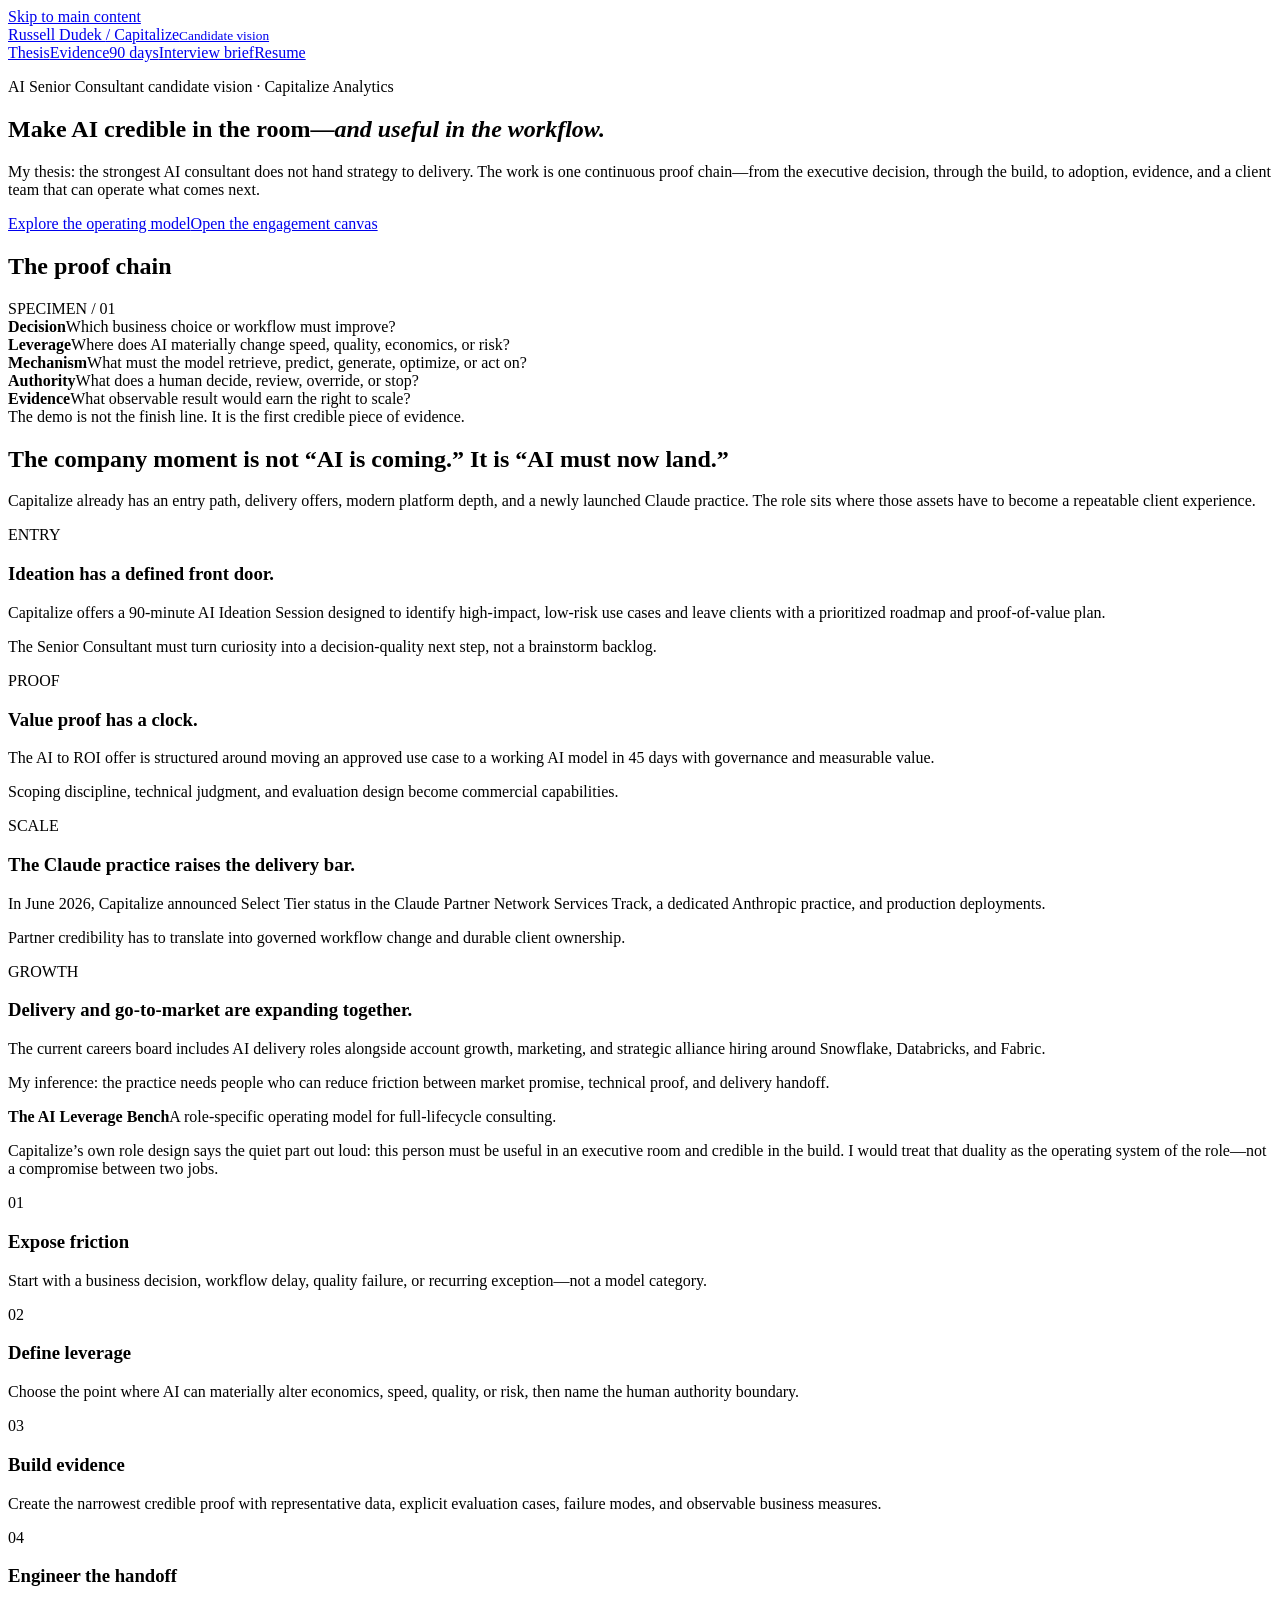
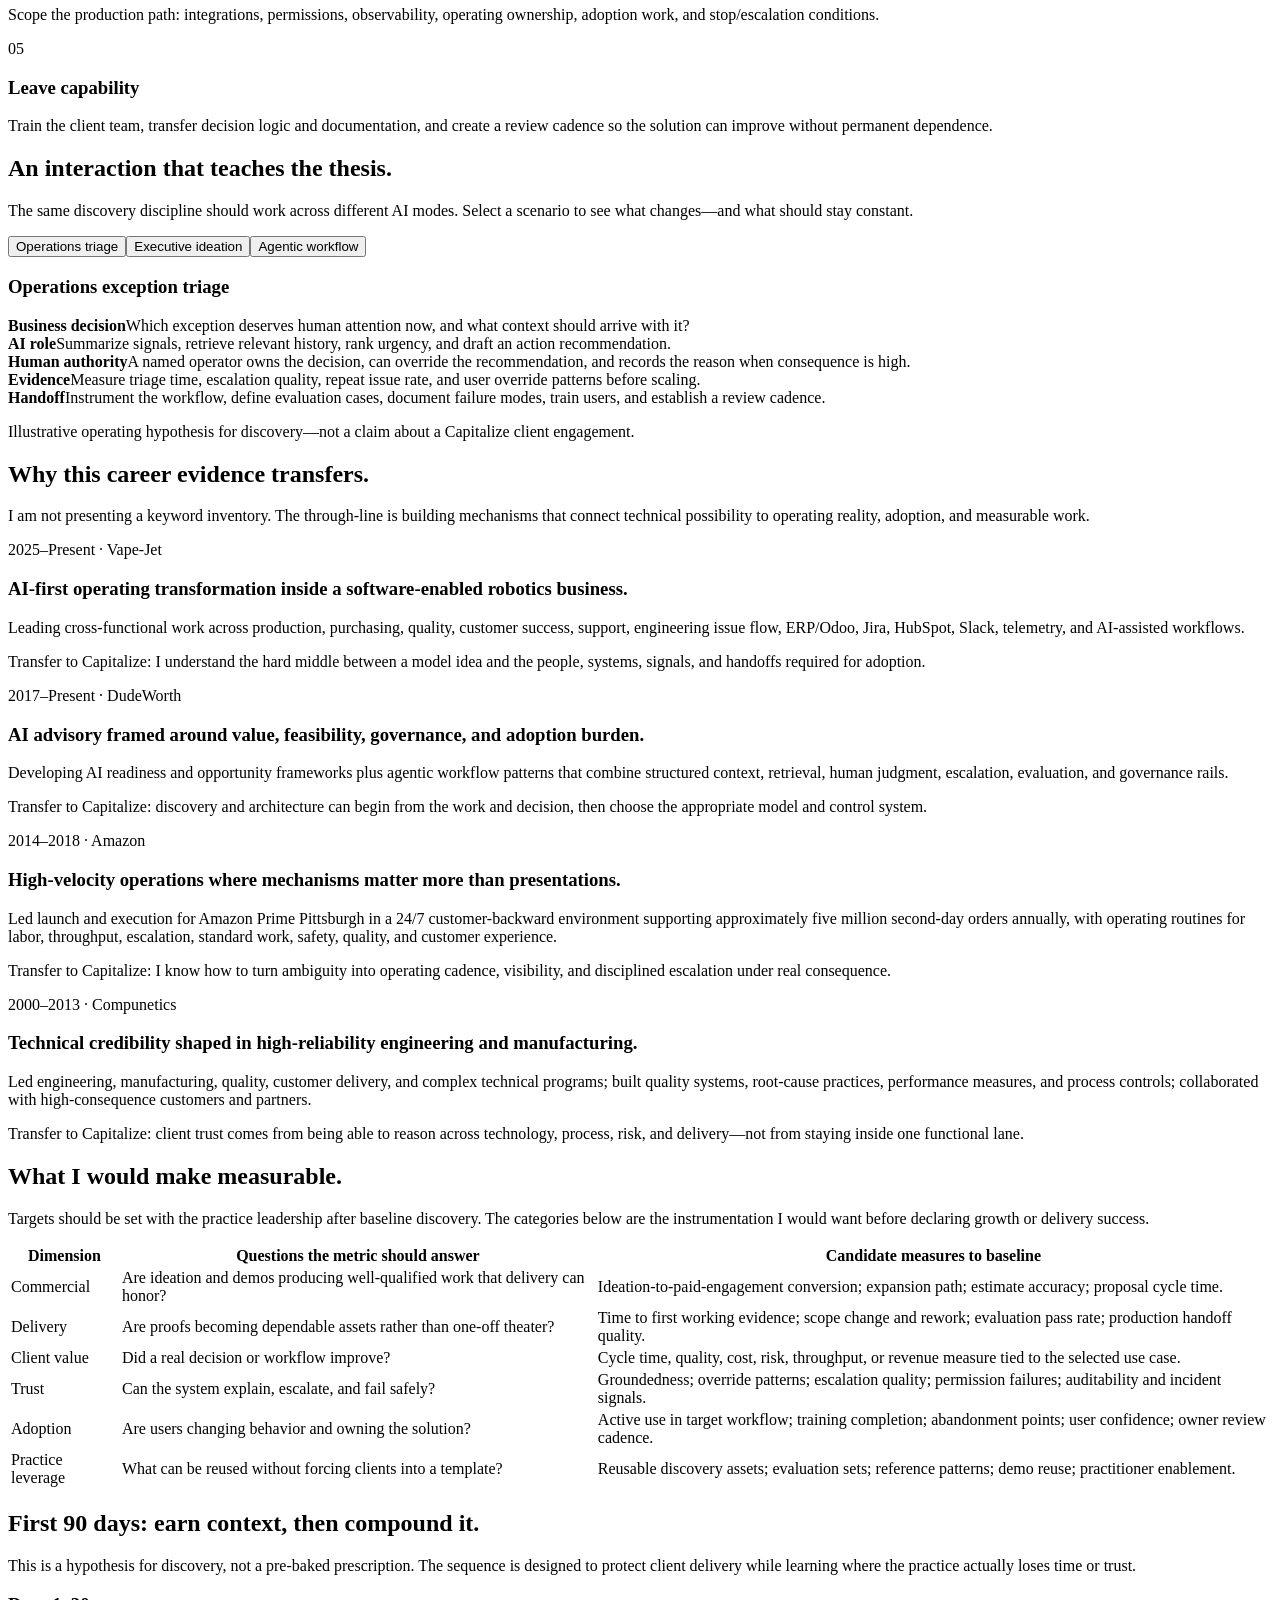
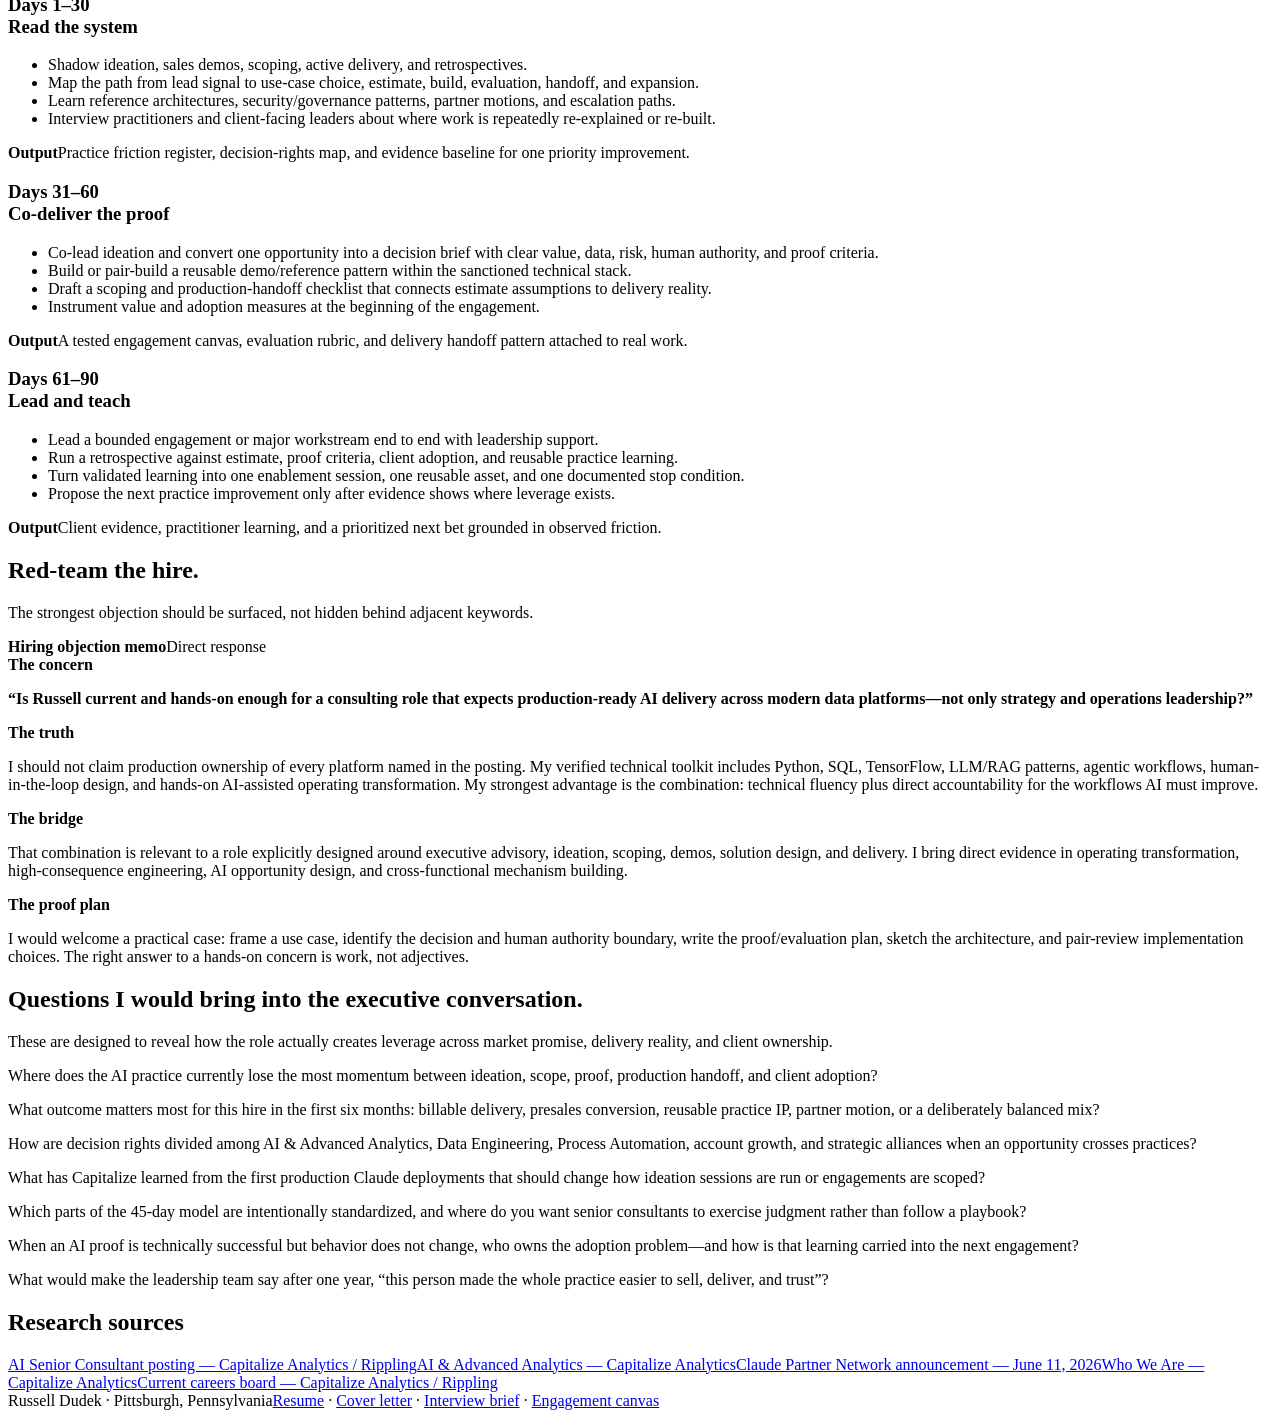
==== index.html @ 104ca45c "Add candidate vision site" ====
<!doctype html><html lang="en"><head><meta charset="utf-8"><meta name="viewport" content="width=device-width, initial-scale=1"><meta name="description" content="Russell Dudek's candidate vision for the AI Senior Consultant role at Capitalize Analytics."><title>Russell Dudek | AI Senior Consultant Candidate Vision</title><link rel="stylesheet" href="styles.css"></head><body><a class="skip-link" href="#main">Skip to main content</a><header class="site-header"><nav class="nav" aria-label="Primary"><a class="brand" href="index.html">Russell Dudek <span>/ Capitalize</span><small>Candidate vision</small></a><div class="nav-links"><a href="#bench">Thesis</a><a href="#evidence">Evidence</a><a href="#plan">90 days</a><a href="interview-brief.html">Interview brief</a><a class="nav-cta" href="resume.html">Resume</a></div></nav></header><main id="main"><section class="hero"><div class="wrap hero-grid"><div><p class="role-line">AI Senior Consultant candidate vision · Capitalize Analytics</p><h1>Make AI credible in the room—<em>and useful in the workflow.</em></h1><p class="lede">My thesis: the strongest AI consultant does not hand strategy to delivery. The work is one continuous proof chain—from the executive decision, through the build, to adoption, evidence, and a client team that can operate what comes next.</p><div class="hero-actions"><a class="btn primary" href="#bench">Explore the operating model</a><a class="btn secondary" href="engagement-canvas.html">Open the engagement canvas</a></div></div><aside class="specimen" aria-label="AI leverage proof chain"><div class="specimen-head"><h2 class="specimen-title">The proof chain</h2><span class="specimen-code">SPECIMEN / 01</span></div><div class="bench-row"><b>Decision</b><span>Which business choice or workflow must improve?</span></div><div class="bench-row"><b>Leverage</b><span>Where does AI materially change speed, quality, economics, or risk?</span></div><div class="bench-row"><b>Mechanism</b><span>What must the model retrieve, predict, generate, optimize, or act on?</span></div><div class="bench-row"><b>Authority</b><span>What does a human decide, review, override, or stop?</span></div><div class="bench-row"><b>Evidence</b><span>What observable result would earn the right to scale?</span></div><div class="specimen-note">The demo is not the finish line. It is the first credible piece of evidence.</div></aside></div></section><section class="editorial-band" id="moment"><div class="wrap"><div class="section-head"><h2>The company moment is not “AI is coming.” It is “AI must now land.”</h2><p>Capitalize already has an entry path, delivery offers, modern platform depth, and a newly launched Claude practice. The role sits where those assets have to become a repeatable client experience.</p></div><div class="moment-rail"><article class="moment"><div class="signal">ENTRY</div><div><h3>Ideation has a defined front door.</h3><p>Capitalize offers a 90-minute AI Ideation Session designed to identify high-impact, low-risk use cases and leave clients with a prioritized roadmap and proof-of-value plan.</p></div><p class="implication">The Senior Consultant must turn curiosity into a decision-quality next step, not a brainstorm backlog.</p></article><article class="moment"><div class="signal">PROOF</div><div><h3>Value proof has a clock.</h3><p>The AI to ROI offer is structured around moving an approved use case to a working AI model in 45 days with governance and measurable value.</p></div><p class="implication">Scoping discipline, technical judgment, and evaluation design become commercial capabilities.</p></article><article class="moment"><div class="signal">SCALE</div><div><h3>The Claude practice raises the delivery bar.</h3><p>In June 2026, Capitalize announced Select Tier status in the Claude Partner Network Services Track, a dedicated Anthropic practice, and production deployments.</p></div><p class="implication">Partner credibility has to translate into governed workflow change and durable client ownership.</p></article><article class="moment"><div class="signal">GROWTH</div><div><h3>Delivery and go-to-market are expanding together.</h3><p>The current careers board includes AI delivery roles alongside account growth, marketing, and strategic alliance hiring around Snowflake, Databricks, and Fabric.</p></div><p class="implication">My inference: the practice needs people who can reduce friction between market promise, technical proof, and delivery handoff.</p></article></div></div></section><section class="thesis" id="bench"><div class="wrap thesis-grid"><aside class="thesis-mark"><strong>The AI Leverage Bench</strong><span>A role-specific operating model for full-lifecycle consulting.</span></aside><div class="thesis-copy"><p>Capitalize’s own role design says the quiet part out loud: this person must be useful in an executive room and credible in the build. I would treat that duality as the operating system of the role—not a compromise between two jobs.</p><div class="bench-stations"><article class="station"><span class="n">01</span><h3>Expose friction</h3><p>Start with a business decision, workflow delay, quality failure, or recurring exception—not a model category.</p></article><article class="station"><span class="n">02</span><h3>Define leverage</h3><p>Choose the point where AI can materially alter economics, speed, quality, or risk, then name the human authority boundary.</p></article><article class="station"><span class="n">03</span><h3>Build evidence</h3><p>Create the narrowest credible proof with representative data, explicit evaluation cases, failure modes, and observable business measures.</p></article><article class="station"><span class="n">04</span><h3>Engineer the handoff</h3><p>Scope the production path: integrations, permissions, observability, operating ownership, adoption work, and stop/escalation conditions.</p></article><article class="station"><span class="n">05</span><h3>Leave capability</h3><p>Train the client team, transfer decision logic and documentation, and create a review cadence so the solution can improve without permanent dependence.</p></article></div></div></div></section><section class="canvas-section" id="canvas"><div class="wrap"><div class="section-head"><h2>An interaction that teaches the thesis.</h2><p>The same discovery discipline should work across different AI modes. Select a scenario to see what changes—and what should stay constant.</p></div><div class="canvas-shell"><div class="canvas-menu" role="tablist" aria-label="AI engagement scenarios"><button type="button" role="tab" aria-selected="true" data-scenario="operations">Operations triage</button><button type="button" role="tab" aria-selected="false" data-scenario="advisory">Executive ideation</button><button type="button" role="tab" aria-selected="false" data-scenario="agentic">Agentic workflow</button></div><div class="canvas-detail" id="canvas-detail" aria-live="polite"></div></div></div></section><section class="evidence" id="evidence"><div class="wrap"><div class="section-head"><h2>Why this career evidence transfers.</h2><p>I am not presenting a keyword inventory. The through-line is building mechanisms that connect technical possibility to operating reality, adoption, and measurable work.</p></div><div class="evidence-trail"><article class="evidence-item"><div class="meta">2025–Present · Vape-Jet</div><h3>AI-first operating transformation inside a software-enabled robotics business.</h3><p>Leading cross-functional work across production, purchasing, quality, customer success, support, engineering issue flow, ERP/Odoo, Jira, HubSpot, Slack, telemetry, and AI-assisted workflows.</p><p class="transfer">Transfer to Capitalize: I understand the hard middle between a model idea and the people, systems, signals, and handoffs required for adoption.</p></article><article class="evidence-item"><div class="meta">2017–Present · DudeWorth</div><h3>AI advisory framed around value, feasibility, governance, and adoption burden.</h3><p>Developing AI readiness and opportunity frameworks plus agentic workflow patterns that combine structured context, retrieval, human judgment, escalation, evaluation, and governance rails.</p><p class="transfer">Transfer to Capitalize: discovery and architecture can begin from the work and decision, then choose the appropriate model and control system.</p></article><article class="evidence-item"><div class="meta">2014–2018 · Amazon</div><h3>High-velocity operations where mechanisms matter more than presentations.</h3><p>Led launch and execution for Amazon Prime Pittsburgh in a 24/7 customer-backward environment supporting approximately five million second-day orders annually, with operating routines for labor, throughput, escalation, standard work, safety, quality, and customer experience.</p><p class="transfer">Transfer to Capitalize: I know how to turn ambiguity into operating cadence, visibility, and disciplined escalation under real consequence.</p></article><article class="evidence-item"><div class="meta">2000–2013 · Compunetics</div><h3>Technical credibility shaped in high-reliability engineering and manufacturing.</h3><p>Led engineering, manufacturing, quality, customer delivery, and complex technical programs; built quality systems, root-cause practices, performance measures, and process controls; collaborated with high-consequence customers and partners.</p><p class="transfer">Transfer to Capitalize: client trust comes from being able to reason across technology, process, risk, and delivery—not from staying inside one functional lane.</p></article></div></div></section><section class="scorecard" id="scorecard"><div class="wrap"><div class="section-head"><h2>What I would make measurable.</h2><p>Targets should be set with the practice leadership after baseline discovery. The categories below are the instrumentation I would want before declaring growth or delivery success.</p></div><table class="score-table"><thead><tr><th>Dimension</th><th>Questions the metric should answer</th><th>Candidate measures to baseline</th></tr></thead><tbody><tr><td>Commercial</td><td>Are ideation and demos producing well-qualified work that delivery can honor?</td><td>Ideation-to-paid-engagement conversion; expansion path; estimate accuracy; proposal cycle time.</td></tr><tr><td>Delivery</td><td>Are proofs becoming dependable assets rather than one-off theater?</td><td>Time to first working evidence; scope change and rework; evaluation pass rate; production handoff quality.</td></tr><tr><td>Client value</td><td>Did a real decision or workflow improve?</td><td>Cycle time, quality, cost, risk, throughput, or revenue measure tied to the selected use case.</td></tr><tr><td>Trust</td><td>Can the system explain, escalate, and fail safely?</td><td>Groundedness; override patterns; escalation quality; permission failures; auditability and incident signals.</td></tr><tr><td>Adoption</td><td>Are users changing behavior and owning the solution?</td><td>Active use in target workflow; training completion; abandonment points; user confidence; owner review cadence.</td></tr><tr><td>Practice leverage</td><td>What can be reused without forcing clients into a template?</td><td>Reusable discovery assets; evaluation sets; reference patterns; demo reuse; practitioner enablement.</td></tr></tbody></table></div></section><section class="entry-plan" id="plan"><div class="wrap"><div class="section-head"><h2>First 90 days: earn context, then compound it.</h2><p>This is a hypothesis for discovery, not a pre-baked prescription. The sequence is designed to protect client delivery while learning where the practice actually loses time or trust.</p></div><div class="pass-stack"><article class="pass"><h3>Days 1–30<br>Read the system</h3><ul><li>Shadow ideation, sales demos, scoping, active delivery, and retrospectives.</li><li>Map the path from lead signal to use-case choice, estimate, build, evaluation, handoff, and expansion.</li><li>Learn reference architectures, security/governance patterns, partner motions, and escalation paths.</li><li>Interview practitioners and client-facing leaders about where work is repeatedly re-explained or re-built.</li></ul><div class="output"><b>Output</b>Practice friction register, decision-rights map, and evidence baseline for one priority improvement.</div></article><article class="pass"><h3>Days 31–60<br>Co-deliver the proof</h3><ul><li>Co-lead ideation and convert one opportunity into a decision brief with clear value, data, risk, human authority, and proof criteria.</li><li>Build or pair-build a reusable demo/reference pattern within the sanctioned technical stack.</li><li>Draft a scoping and production-handoff checklist that connects estimate assumptions to delivery reality.</li><li>Instrument value and adoption measures at the beginning of the engagement.</li></ul><div class="output"><b>Output</b>A tested engagement canvas, evaluation rubric, and delivery handoff pattern attached to real work.</div></article><article class="pass"><h3>Days 61–90<br>Lead and teach</h3><ul><li>Lead a bounded engagement or major workstream end to end with leadership support.</li><li>Run a retrospective against estimate, proof criteria, client adoption, and reusable practice learning.</li><li>Turn validated learning into one enablement session, one reusable asset, and one documented stop condition.</li><li>Propose the next practice improvement only after evidence shows where leverage exists.</li></ul><div class="output"><b>Output</b>Client evidence, practitioner learning, and a prioritized next bet grounded in observed friction.</div></article></div></div></section><section class="red-team" id="objection"><div class="wrap"><div class="section-head"><h2>Red-team the hire.</h2><p>The strongest objection should be surfaced, not hidden behind adjacent keywords.</p></div><div class="memo"><div class="memo-head"><strong>Hiring objection memo</strong><span>Direct response</span></div><div class="memo-row"><b>The concern</b><p><strong>“Is Russell current and hands-on enough for a consulting role that expects production-ready AI delivery across modern data platforms—not only strategy and operations leadership?”</strong></p></div><div class="memo-row"><b>The truth</b><p>I should not claim production ownership of every platform named in the posting. My verified technical toolkit includes Python, SQL, TensorFlow, LLM/RAG patterns, agentic workflows, human-in-the-loop design, and hands-on AI-assisted operating transformation. My strongest advantage is the combination: technical fluency plus direct accountability for the workflows AI must improve.</p></div><div class="memo-row"><b>The bridge</b><p>That combination is relevant to a role explicitly designed around executive advisory, ideation, scoping, demos, solution design, and delivery. I bring direct evidence in operating transformation, high-consequence engineering, AI opportunity design, and cross-functional mechanism building.</p></div><div class="memo-row"><b>The proof plan</b><p>I would welcome a practical case: frame a use case, identify the decision and human authority boundary, write the proof/evaluation plan, sketch the architecture, and pair-review implementation choices. The right answer to a hands-on concern is work, not adjectives.</p></div></div></div></section><section class="questions" id="questions"><div class="wrap"><div class="section-head"><h2>Questions I would bring into the executive conversation.</h2><p>These are designed to reveal how the role actually creates leverage across market promise, delivery reality, and client ownership.</p></div><div class="question-list"><div class="question"><p>Where does the AI practice currently lose the most momentum between ideation, scope, proof, production handoff, and client adoption?</p></div><div class="question"><p>What outcome matters most for this hire in the first six months: billable delivery, presales conversion, reusable practice IP, partner motion, or a deliberately balanced mix?</p></div><div class="question"><p>How are decision rights divided among AI & Advanced Analytics, Data Engineering, Process Automation, account growth, and strategic alliances when an opportunity crosses practices?</p></div><div class="question"><p>What has Capitalize learned from the first production Claude deployments that should change how ideation sessions are run or engagements are scoped?</p></div><div class="question"><p>Which parts of the 45-day model are intentionally standardized, and where do you want senior consultants to exercise judgment rather than follow a playbook?</p></div><div class="question"><p>When an AI proof is technically successful but behavior does not change, who owns the adoption problem—and how is that learning carried into the next engagement?</p></div><div class="question"><p>What would make the leadership team say after one year, “this person made the whole practice easier to sell, deliver, and trust”?</p></div></div></div></section><section class="sources" id="sources"><div class="wrap"><h2>Research sources</h2><div class="source-list"><a href="https://ats.rippling.com/capitalize-data-analytics-llc/jobs/014035f0-0e5f-47f8-970c-53906fa7d152">AI Senior Consultant posting — Capitalize Analytics / Rippling</a><a href="https://capitalizeconsulting.com/ai-and-advanced-analytics/">AI & Advanced Analytics — Capitalize Analytics</a><a href="https://capitalizeconsulting.com/capitalize-analytics-launches-anthropic-practice/">Claude Partner Network announcement — June 11, 2026</a><a href="https://capitalizeconsulting.com/who-we-are/">Who We Are — Capitalize Analytics</a><a href="https://ats.rippling.com/capitalize-data-analytics-llc/jobs">Current careers board — Capitalize Analytics / Rippling</a></div></div></section></main><footer class="site-footer"><div class="wrap footer-row"><span>Russell Dudek · Pittsburgh, Pennsylvania</span><span><a href="resume.html">Resume</a> · <a href="cover-letter.html">Cover letter</a> · <a href="interview-brief.html">Interview brief</a> · <a href="engagement-canvas.html">Engagement canvas</a></span></div></footer><script src="app.js"></script></body></html>
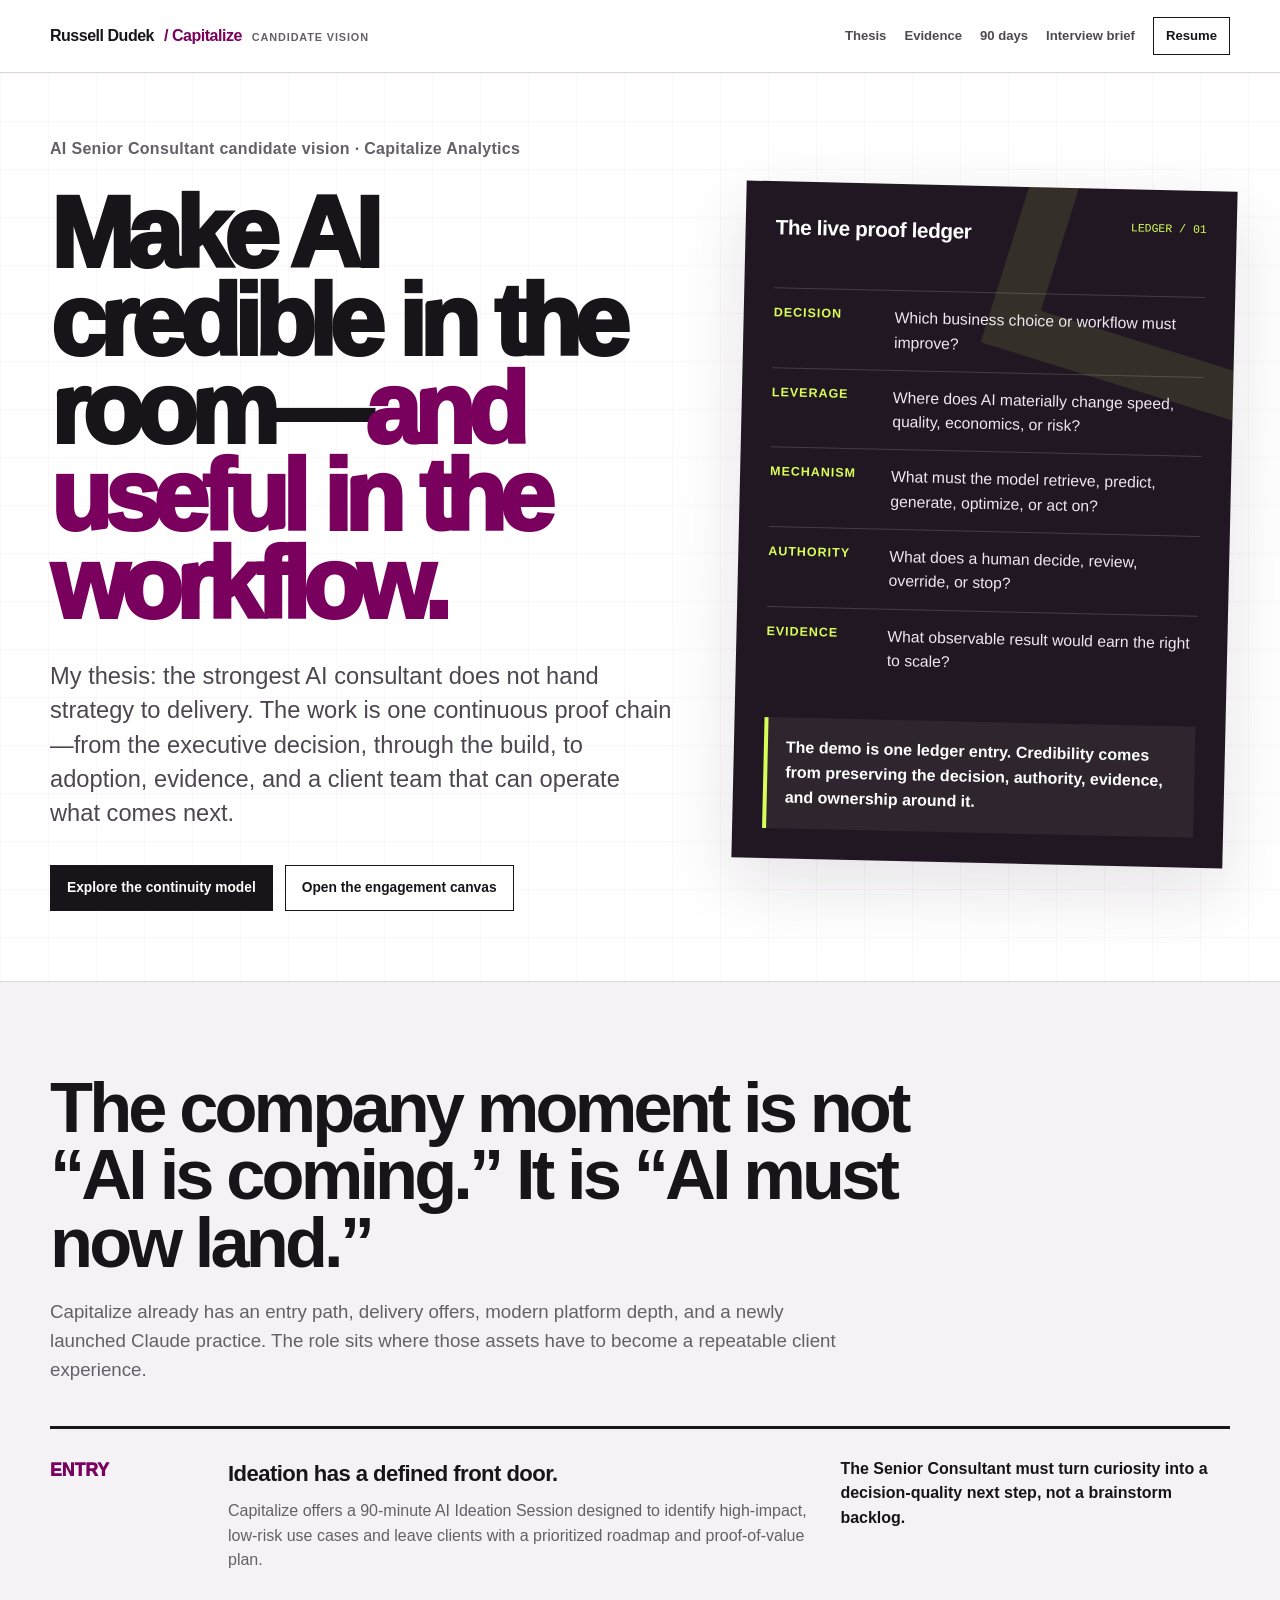
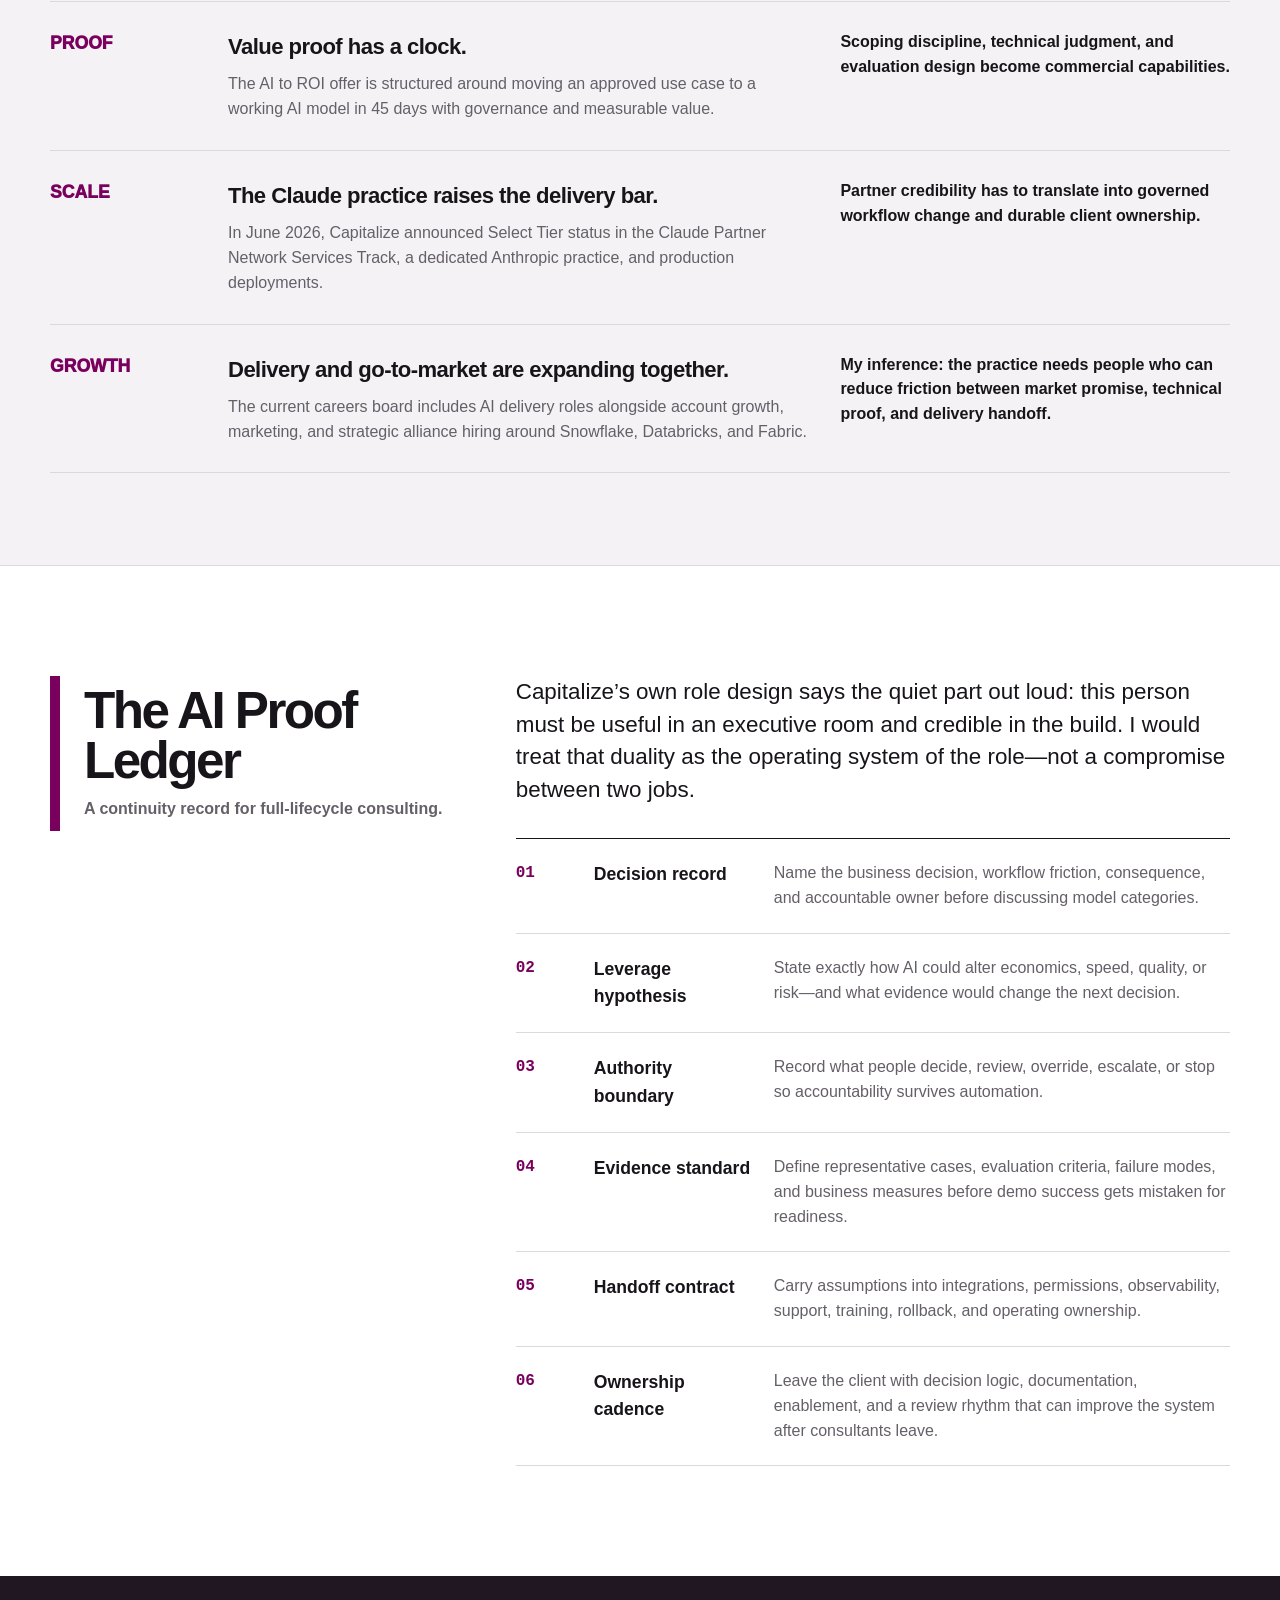
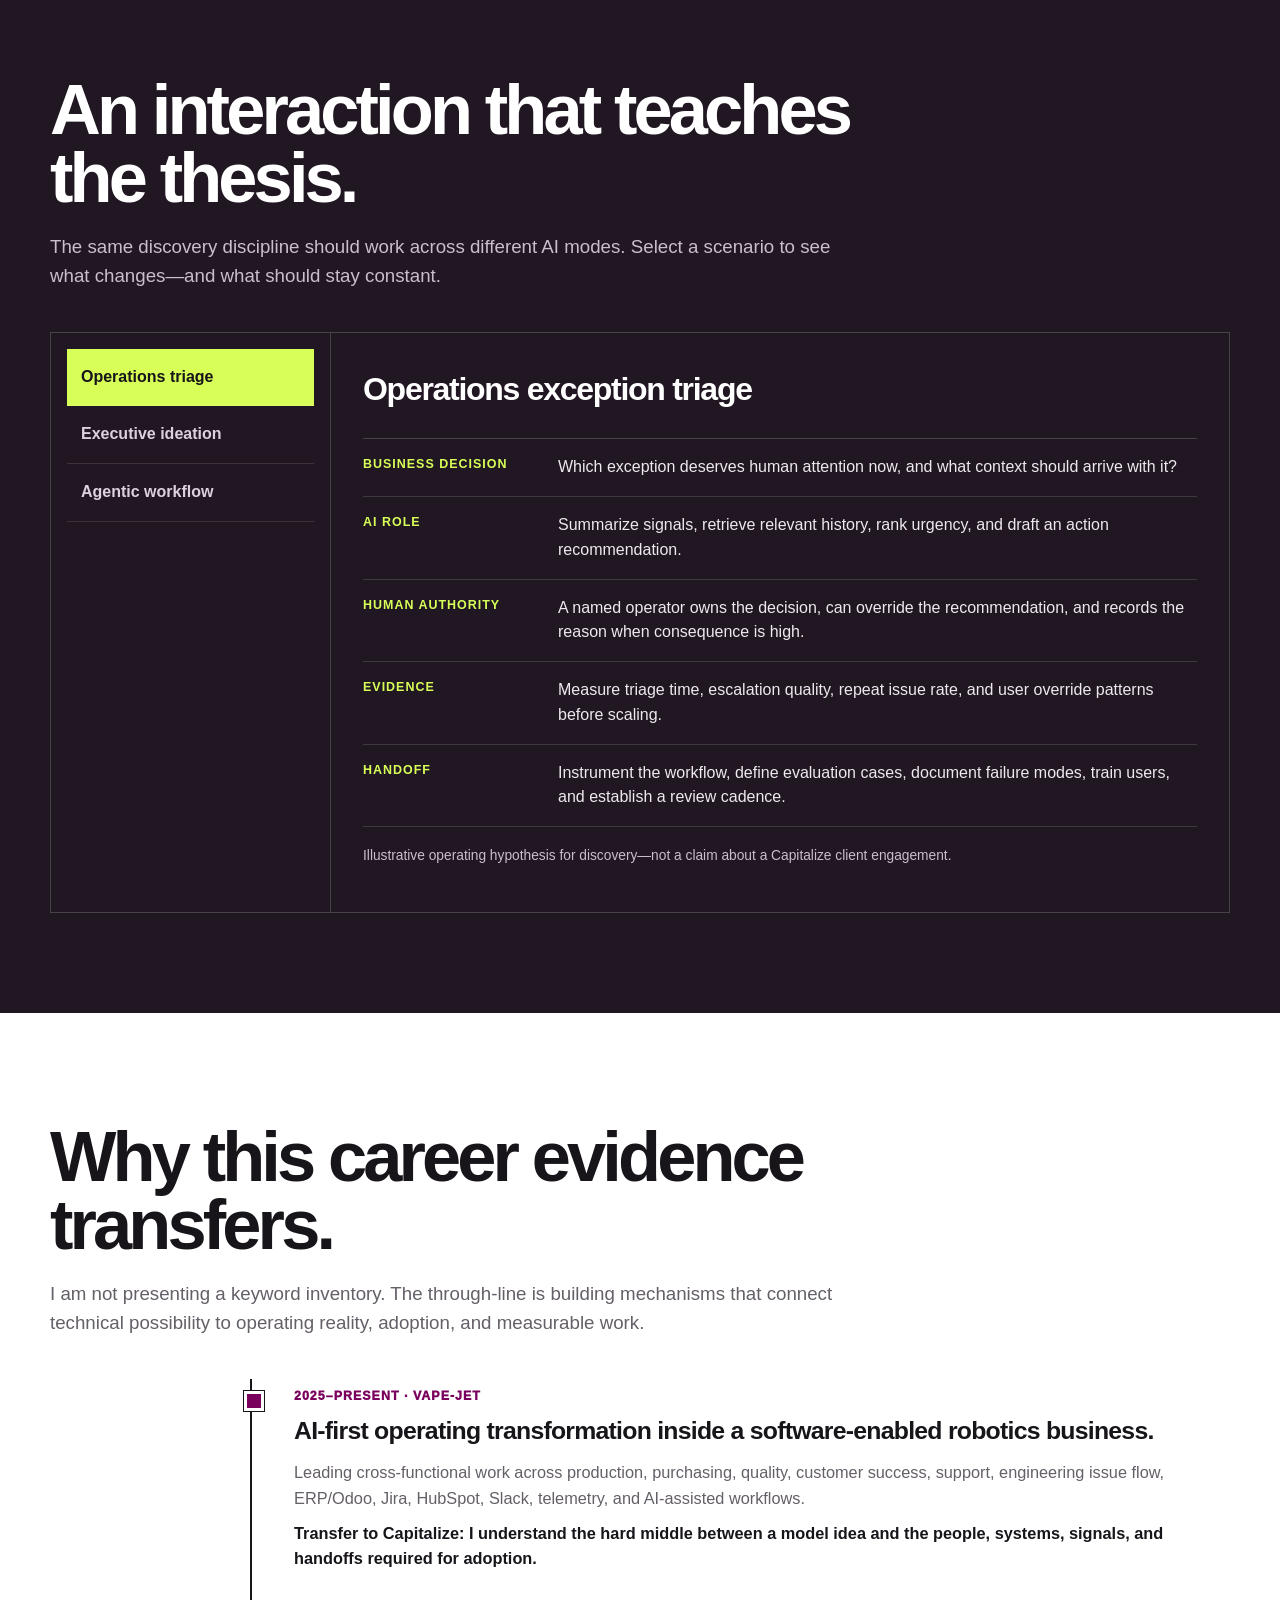
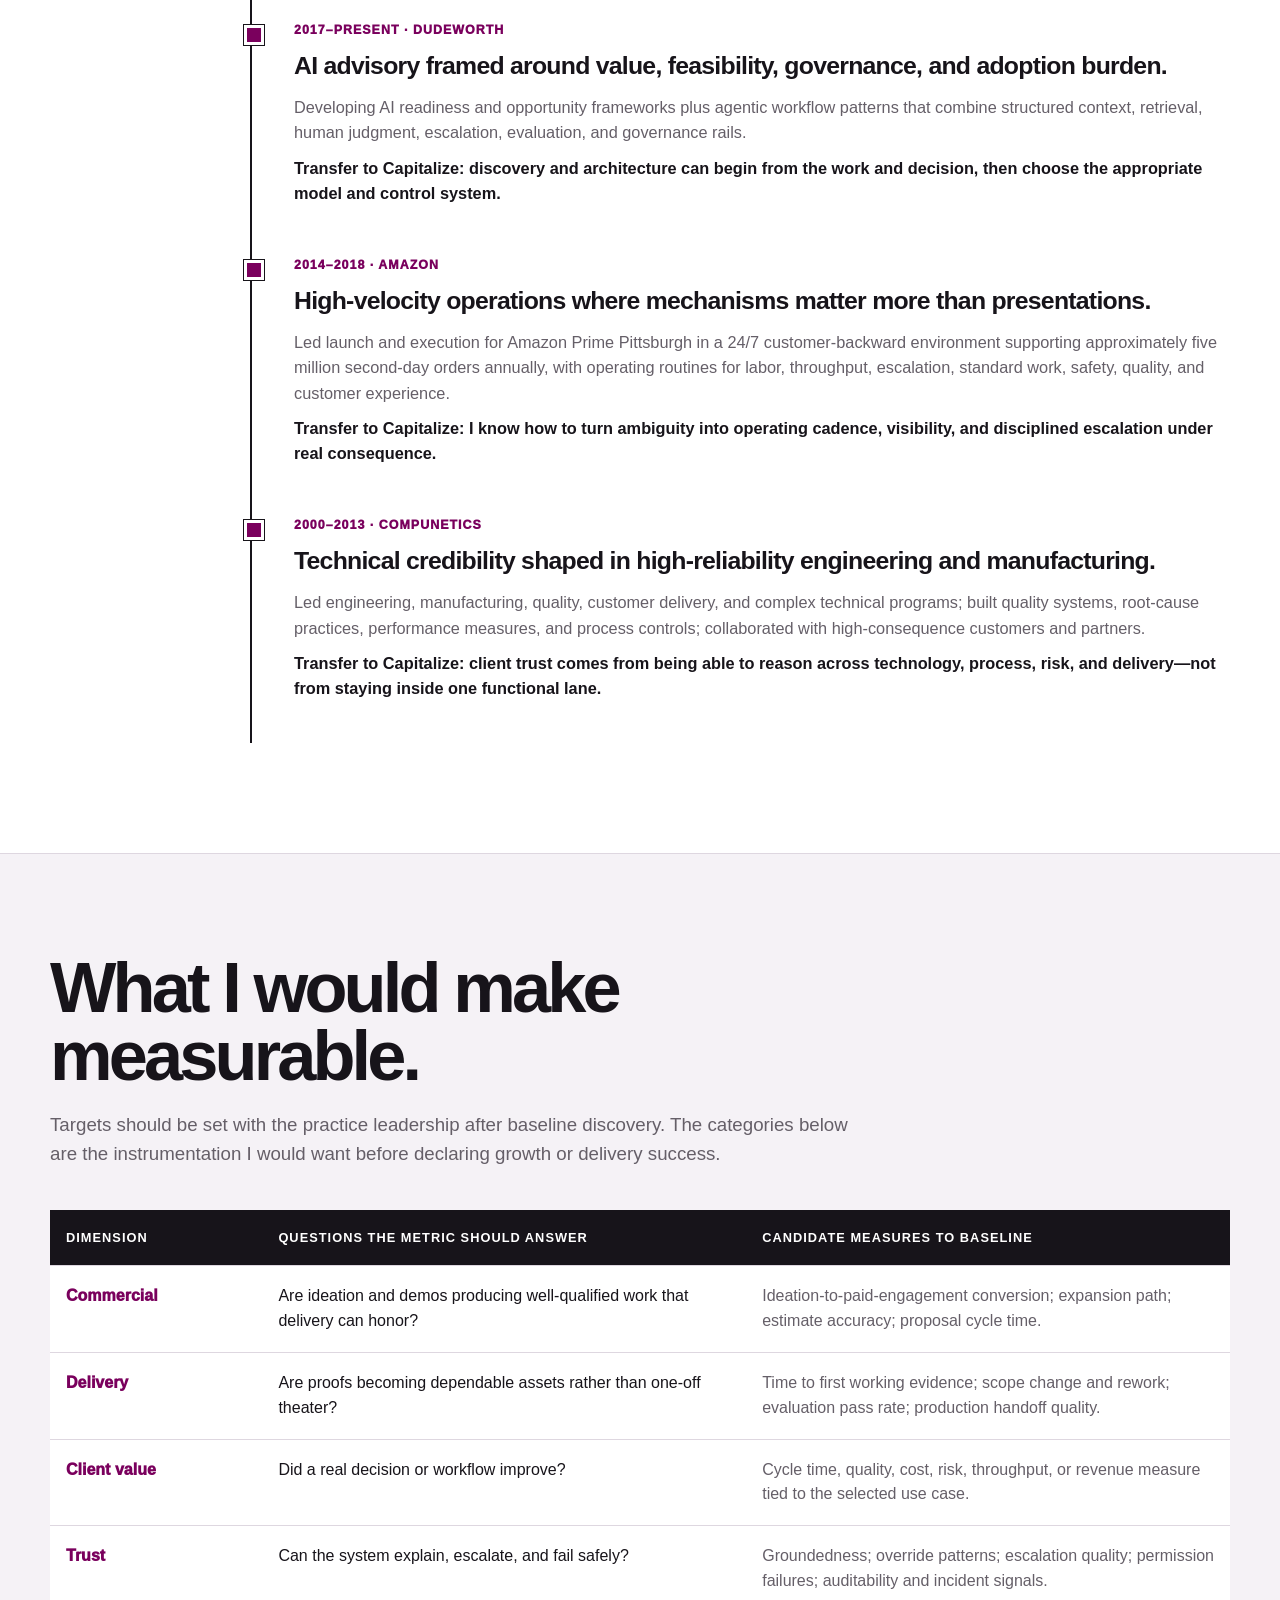
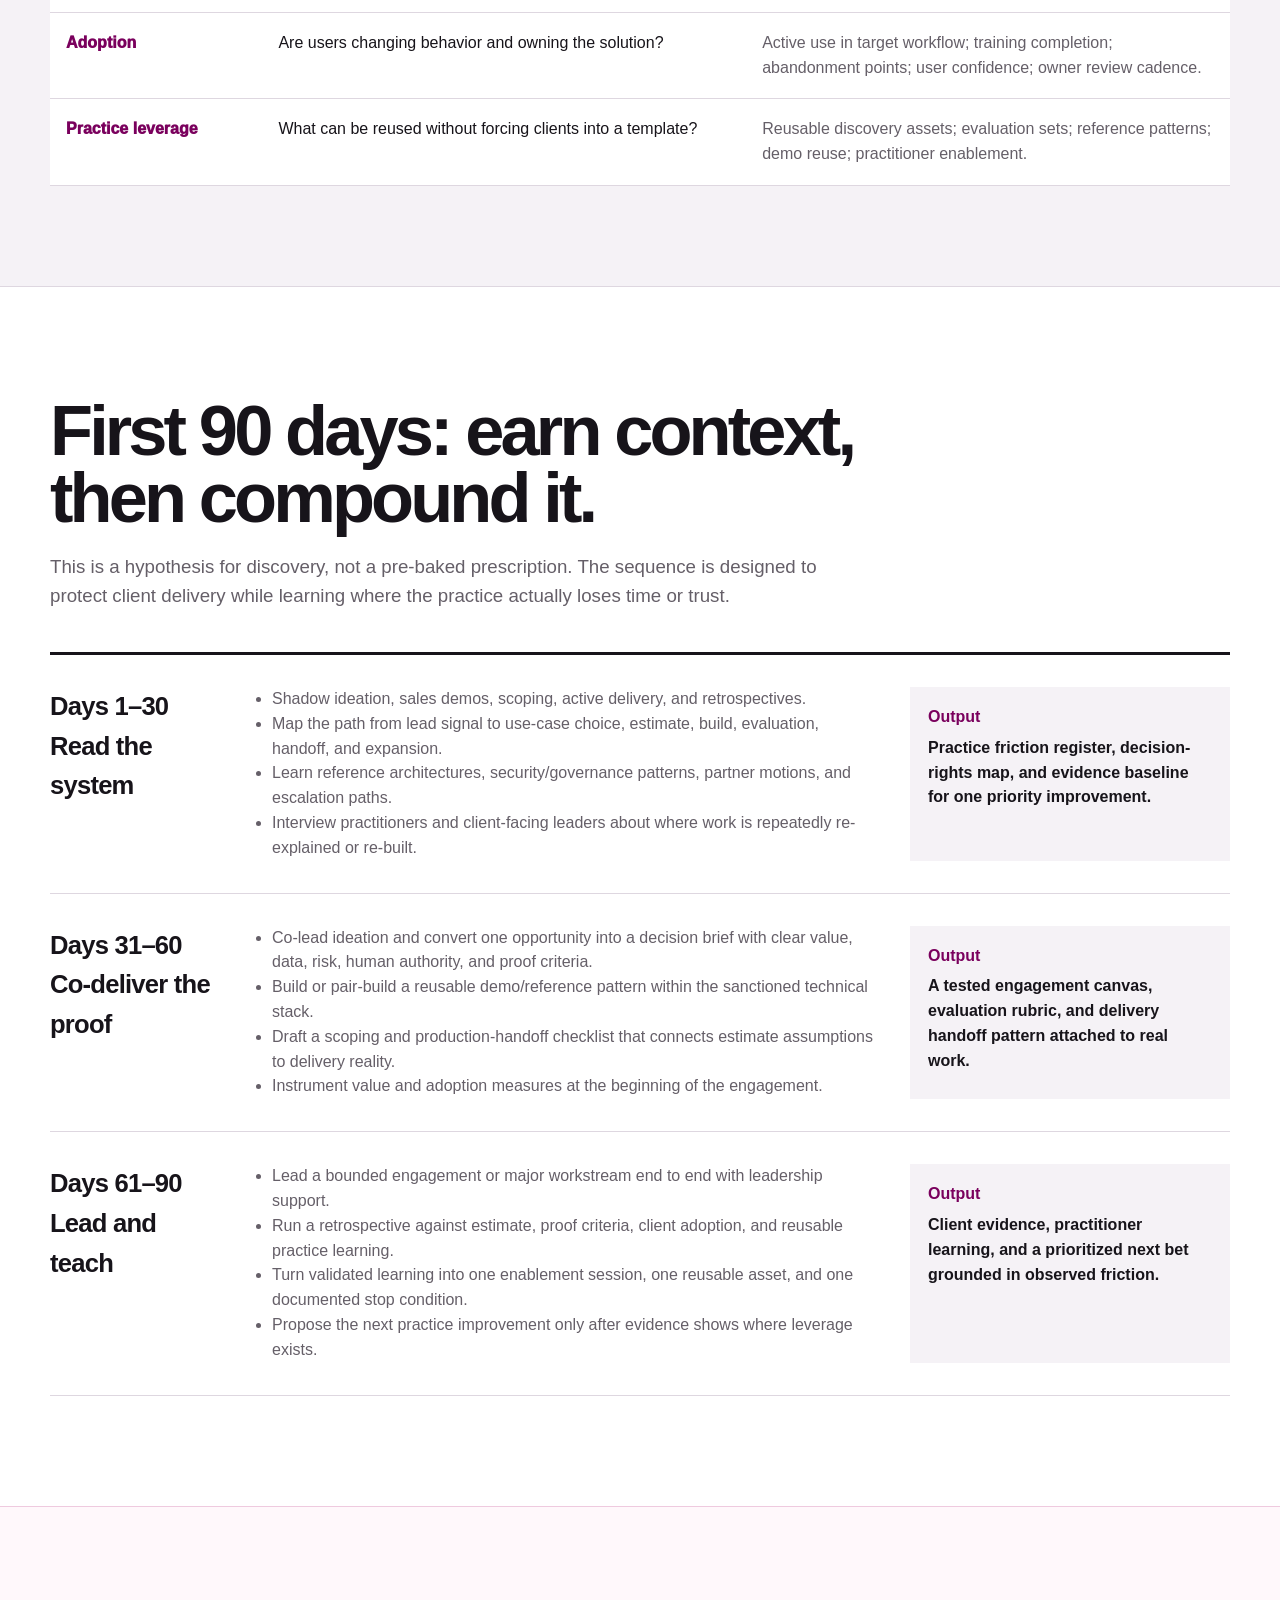
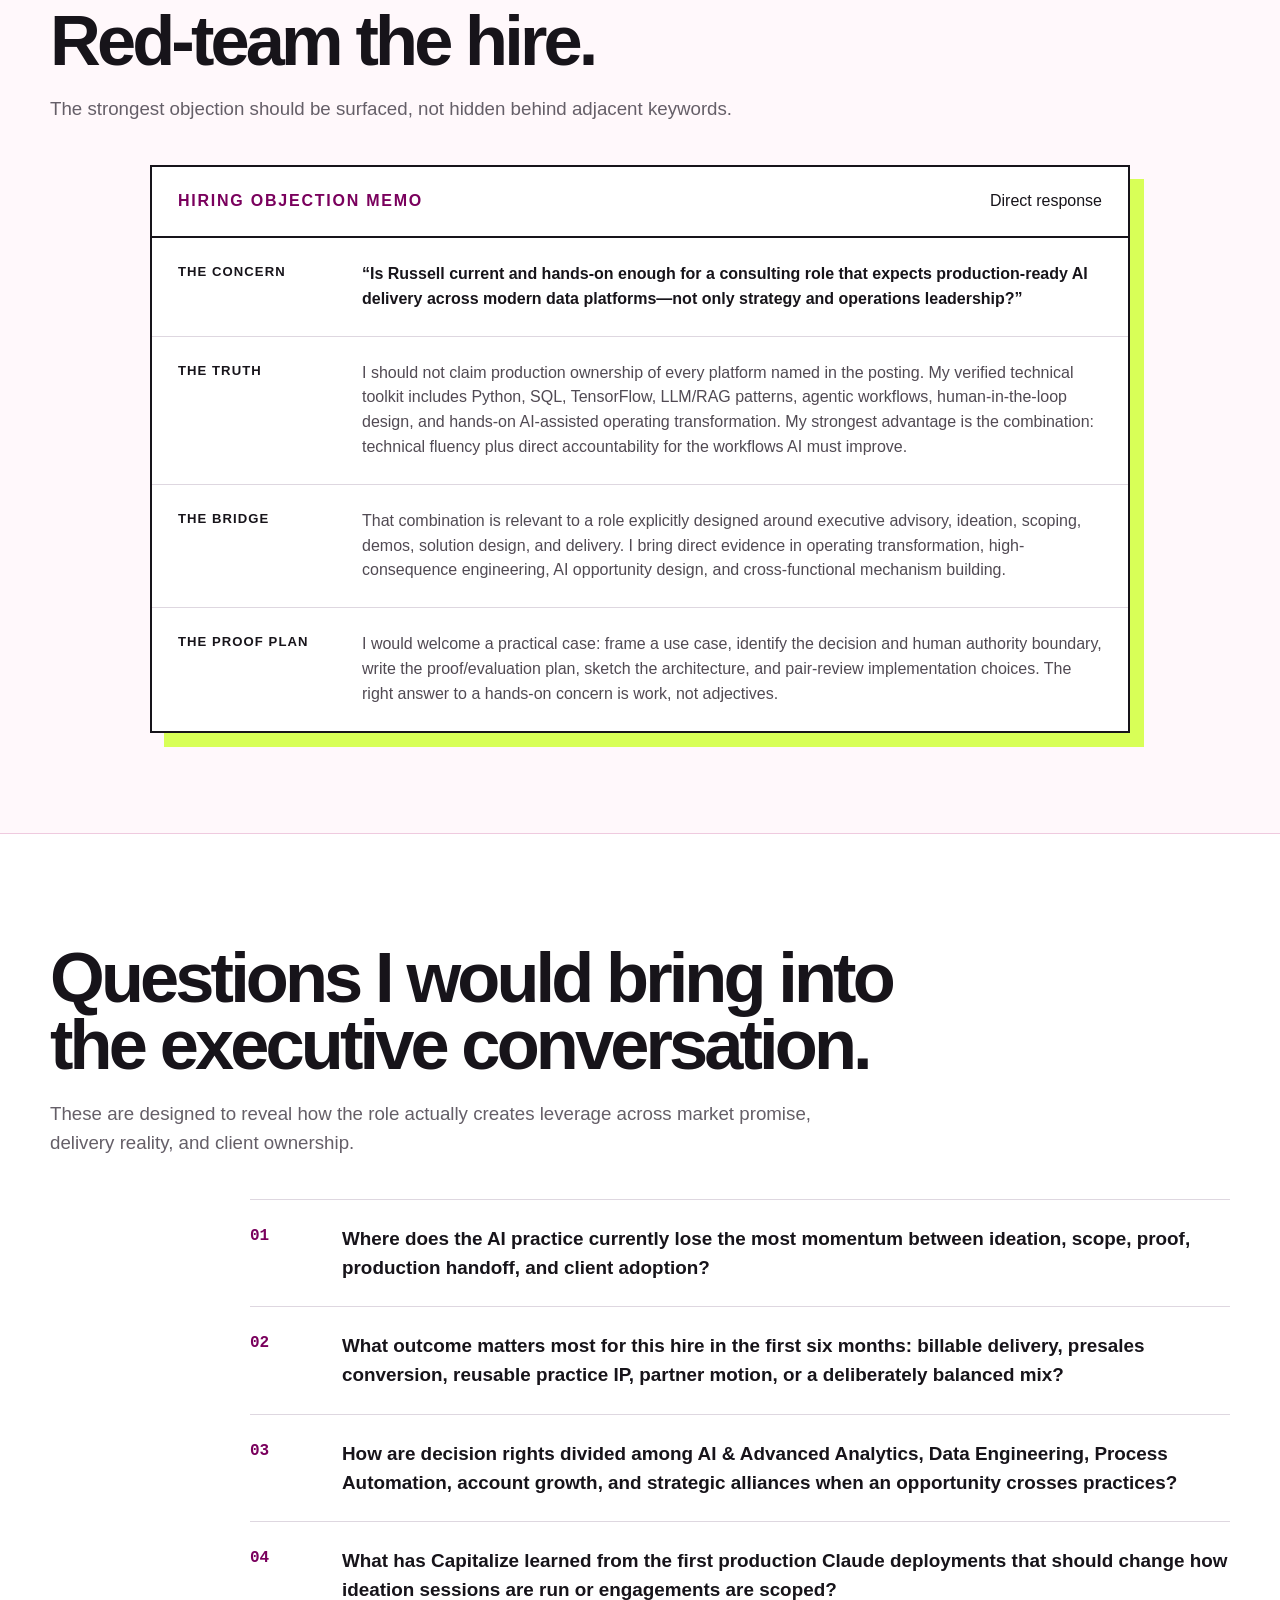
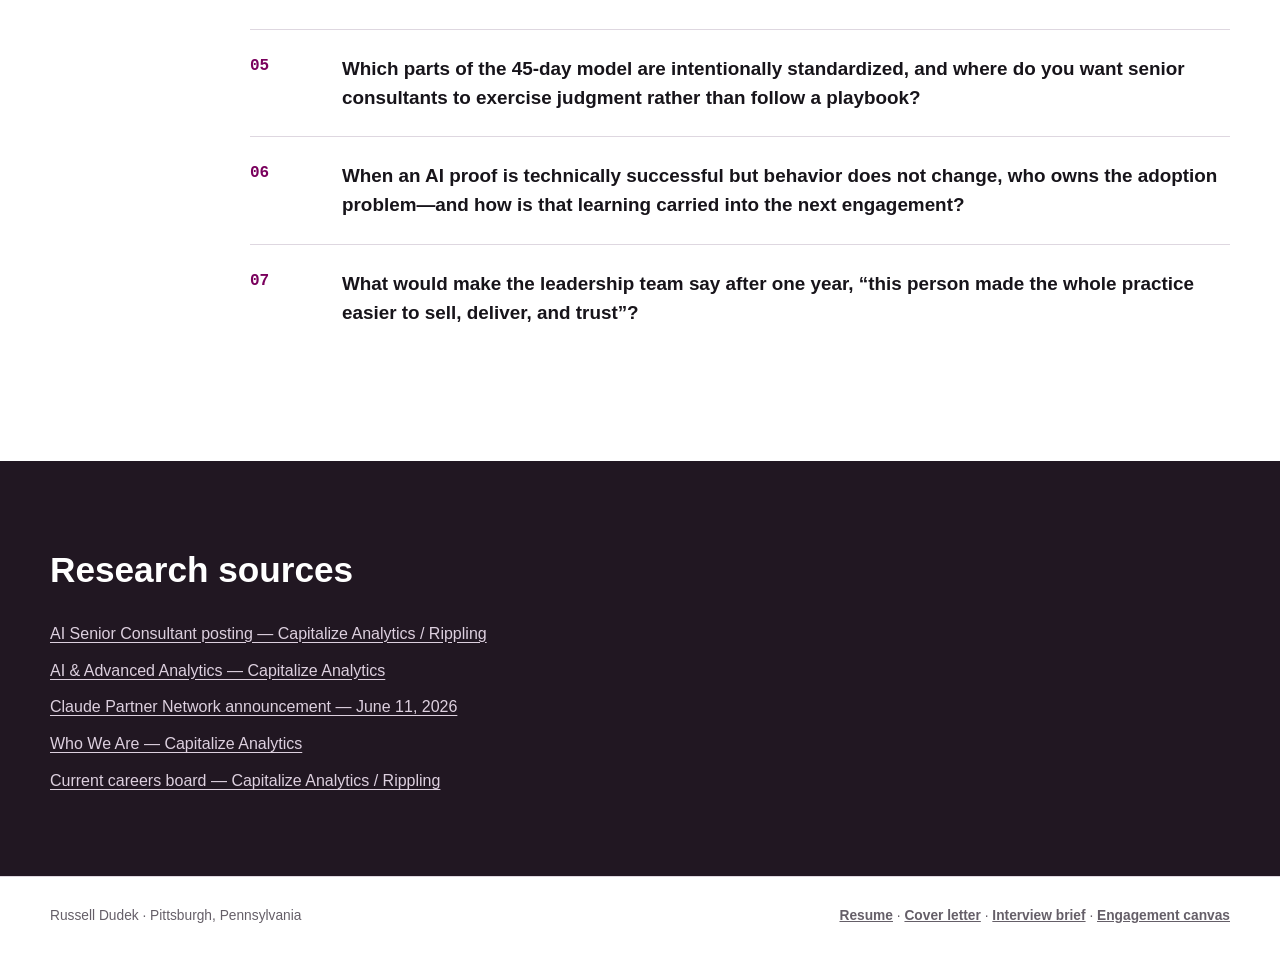
==== commit 833cf25a: "Differentiate campaign with AI Proof Ledger" ====
--- a/index.html
+++ b/index.html
@@ -1 +1 @@
-<!doctype html><html lang="en"><head><meta charset="utf-8"><meta name="viewport" content="width=device-width, initial-scale=1"><meta name="description" content="Russell Dudek's candidate vision for the AI Senior Consultant role at Capitalize Analytics."><title>Russell Dudek | AI Senior Consultant Candidate Vision</title><link rel="stylesheet" href="styles.css"></head><body><a class="skip-link" href="#main">Skip to main content</a><header class="site-header"><nav class="nav" aria-label="Primary"><a class="brand" href="index.html">Russell Dudek <span>/ Capitalize</span><small>Candidate vision</small></a><div class="nav-links"><a href="#bench">Thesis</a><a href="#evidence">Evidence</a><a href="#plan">90 days</a><a href="interview-brief.html">Interview brief</a><a class="nav-cta" href="resume.html">Resume</a></div></nav></header><main id="main"><section class="hero"><div class="wrap hero-grid"><div><p class="role-line">AI Senior Consultant candidate vision · Capitalize Analytics</p><h1>Make AI credible in the room—<em>and useful in the workflow.</em></h1><p class="lede">My thesis: the strongest AI consultant does not hand strategy to delivery. The work is one continuous proof chain—from the executive decision, through the build, to adoption, evidence, and a client team that can operate what comes next.</p><div class="hero-actions"><a class="btn primary" href="#bench">Explore the operating model</a><a class="btn secondary" href="engagement-canvas.html">Open the engagement canvas</a></div></div><aside class="specimen" aria-label="AI leverage proof chain"><div class="specimen-head"><h2 class="specimen-title">The proof chain</h2><span class="specimen-code">SPECIMEN / 01</span></div><div class="bench-row"><b>Decision</b><span>Which business choice or workflow must improve?</span></div><div class="bench-row"><b>Leverage</b><span>Where does AI materially change speed, quality, economics, or risk?</span></div><div class="bench-row"><b>Mechanism</b><span>What must the model retrieve, predict, generate, optimize, or act on?</span></div><div class="bench-row"><b>Authority</b><span>What does a human decide, review, override, or stop?</span></div><div class="bench-row"><b>Evidence</b><span>What observable result would earn the right to scale?</span></div><div class="specimen-note">The demo is not the finish line. It is the first credible piece of evidence.</div></aside></div></section><section class="editorial-band" id="moment"><div class="wrap"><div class="section-head"><h2>The company moment is not “AI is coming.” It is “AI must now land.”</h2><p>Capitalize already has an entry path, delivery offers, modern platform depth, and a newly launched Claude practice. The role sits where those assets have to become a repeatable client experience.</p></div><div class="moment-rail"><article class="moment"><div class="signal">ENTRY</div><div><h3>Ideation has a defined front door.</h3><p>Capitalize offers a 90-minute AI Ideation Session designed to identify high-impact, low-risk use cases and leave clients with a prioritized roadmap and proof-of-value plan.</p></div><p class="implication">The Senior Consultant must turn curiosity into a decision-quality next step, not a brainstorm backlog.</p></article><article class="moment"><div class="signal">PROOF</div><div><h3>Value proof has a clock.</h3><p>The AI to ROI offer is structured around moving an approved use case to a working AI model in 45 days with governance and measurable value.</p></div><p class="implication">Scoping discipline, technical judgment, and evaluation design become commercial capabilities.</p></article><article class="moment"><div class="signal">SCALE</div><div><h3>The Claude practice raises the delivery bar.</h3><p>In June 2026, Capitalize announced Select Tier status in the Claude Partner Network Services Track, a dedicated Anthropic practice, and production deployments.</p></div><p class="implication">Partner credibility has to translate into governed workflow change and durable client ownership.</p></article><article class="moment"><div class="signal">GROWTH</div><div><h3>Delivery and go-to-market are expanding together.</h3><p>The current careers board includes AI delivery roles alongside account growth, marketing, and strategic alliance hiring around Snowflake, Databricks, and Fabric.</p></div><p class="implication">My inference: the practice needs people who can reduce friction between market promise, technical proof, and delivery handoff.</p></article></div></div></section><section class="thesis" id="bench"><div class="wrap thesis-grid"><aside class="thesis-mark"><strong>The AI Leverage Bench</strong><span>A role-specific operating model for full-lifecycle consulting.</span></aside><div class="thesis-copy"><p>Capitalize’s own role design says the quiet part out loud: this person must be useful in an executive room and credible in the build. I would treat that duality as the operating system of the role—not a compromise between two jobs.</p><div class="bench-stations"><article class="station"><span class="n">01</span><h3>Expose friction</h3><p>Start with a business decision, workflow delay, quality failure, or recurring exception—not a model category.</p></article><article class="station"><span class="n">02</span><h3>Define leverage</h3><p>Choose the point where AI can materially alter economics, speed, quality, or risk, then name the human authority boundary.</p></article><article class="station"><span class="n">03</span><h3>Build evidence</h3><p>Create the narrowest credible proof with representative data, explicit evaluation cases, failure modes, and observable business measures.</p></article><article class="station"><span class="n">04</span><h3>Engineer the handoff</h3><p>Scope the production path: integrations, permissions, observability, operating ownership, adoption work, and stop/escalation conditions.</p></article><article class="station"><span class="n">05</span><h3>Leave capability</h3><p>Train the client team, transfer decision logic and documentation, and create a review cadence so the solution can improve without permanent dependence.</p></article></div></div></div></section><section class="canvas-section" id="canvas"><div class="wrap"><div class="section-head"><h2>An interaction that teaches the thesis.</h2><p>The same discovery discipline should work across different AI modes. Select a scenario to see what changes—and what should stay constant.</p></div><div class="canvas-shell"><div class="canvas-menu" role="tablist" aria-label="AI engagement scenarios"><button type="button" role="tab" aria-selected="true" data-scenario="operations">Operations triage</button><button type="button" role="tab" aria-selected="false" data-scenario="advisory">Executive ideation</button><button type="button" role="tab" aria-selected="false" data-scenario="agentic">Agentic workflow</button></div><div class="canvas-detail" id="canvas-detail" aria-live="polite"></div></div></div></section><section class="evidence" id="evidence"><div class="wrap"><div class="section-head"><h2>Why this career evidence transfers.</h2><p>I am not presenting a keyword inventory. The through-line is building mechanisms that connect technical possibility to operating reality, adoption, and measurable work.</p></div><div class="evidence-trail"><article class="evidence-item"><div class="meta">2025–Present · Vape-Jet</div><h3>AI-first operating transformation inside a software-enabled robotics business.</h3><p>Leading cross-functional work across production, purchasing, quality, customer success, support, engineering issue flow, ERP/Odoo, Jira, HubSpot, Slack, telemetry, and AI-assisted workflows.</p><p class="transfer">Transfer to Capitalize: I understand the hard middle between a model idea and the people, systems, signals, and handoffs required for adoption.</p></article><article class="evidence-item"><div class="meta">2017–Present · DudeWorth</div><h3>AI advisory framed around value, feasibility, governance, and adoption burden.</h3><p>Developing AI readiness and opportunity frameworks plus agentic workflow patterns that combine structured context, retrieval, human judgment, escalation, evaluation, and governance rails.</p><p class="transfer">Transfer to Capitalize: discovery and architecture can begin from the work and decision, then choose the appropriate model and control system.</p></article><article class="evidence-item"><div class="meta">2014–2018 · Amazon</div><h3>High-velocity operations where mechanisms matter more than presentations.</h3><p>Led launch and execution for Amazon Prime Pittsburgh in a 24/7 customer-backward environment supporting approximately five million second-day orders annually, with operating routines for labor, throughput, escalation, standard work, safety, quality, and customer experience.</p><p class="transfer">Transfer to Capitalize: I know how to turn ambiguity into operating cadence, visibility, and disciplined escalation under real consequence.</p></article><article class="evidence-item"><div class="meta">2000–2013 · Compunetics</div><h3>Technical credibility shaped in high-reliability engineering and manufacturing.</h3><p>Led engineering, manufacturing, quality, customer delivery, and complex technical programs; built quality systems, root-cause practices, performance measures, and process controls; collaborated with high-consequence customers and partners.</p><p class="transfer">Transfer to Capitalize: client trust comes from being able to reason across technology, process, risk, and delivery—not from staying inside one functional lane.</p></article></div></div></section><section class="scorecard" id="scorecard"><div class="wrap"><div class="section-head"><h2>What I would make measurable.</h2><p>Targets should be set with the practice leadership after baseline discovery. The categories below are the instrumentation I would want before declaring growth or delivery success.</p></div><table class="score-table"><thead><tr><th>Dimension</th><th>Questions the metric should answer</th><th>Candidate measures to baseline</th></tr></thead><tbody><tr><td>Commercial</td><td>Are ideation and demos producing well-qualified work that delivery can honor?</td><td>Ideation-to-paid-engagement conversion; expansion path; estimate accuracy; proposal cycle time.</td></tr><tr><td>Delivery</td><td>Are proofs becoming dependable assets rather than one-off theater?</td><td>Time to first working evidence; scope change and rework; evaluation pass rate; production handoff quality.</td></tr><tr><td>Client value</td><td>Did a real decision or workflow improve?</td><td>Cycle time, quality, cost, risk, throughput, or revenue measure tied to the selected use case.</td></tr><tr><td>Trust</td><td>Can the system explain, escalate, and fail safely?</td><td>Groundedness; override patterns; escalation quality; permission failures; auditability and incident signals.</td></tr><tr><td>Adoption</td><td>Are users changing behavior and owning the solution?</td><td>Active use in target workflow; training completion; abandonment points; user confidence; owner review cadence.</td></tr><tr><td>Practice leverage</td><td>What can be reused without forcing clients into a template?</td><td>Reusable discovery assets; evaluation sets; reference patterns; demo reuse; practitioner enablement.</td></tr></tbody></table></div></section><section class="entry-plan" id="plan"><div class="wrap"><div class="section-head"><h2>First 90 days: earn context, then compound it.</h2><p>This is a hypothesis for discovery, not a pre-baked prescription. The sequence is designed to protect client delivery while learning where the practice actually loses time or trust.</p></div><div class="pass-stack"><article class="pass"><h3>Days 1–30<br>Read the system</h3><ul><li>Shadow ideation, sales demos, scoping, active delivery, and retrospectives.</li><li>Map the path from lead signal to use-case choice, estimate, build, evaluation, handoff, and expansion.</li><li>Learn reference architectures, security/governance patterns, partner motions, and escalation paths.</li><li>Interview practitioners and client-facing leaders about where work is repeatedly re-explained or re-built.</li></ul><div class="output"><b>Output</b>Practice friction register, decision-rights map, and evidence baseline for one priority improvement.</div></article><article class="pass"><h3>Days 31–60<br>Co-deliver the proof</h3><ul><li>Co-lead ideation and convert one opportunity into a decision brief with clear value, data, risk, human authority, and proof criteria.</li><li>Build or pair-build a reusable demo/reference pattern within the sanctioned technical stack.</li><li>Draft a scoping and production-handoff checklist that connects estimate assumptions to delivery reality.</li><li>Instrument value and adoption measures at the beginning of the engagement.</li></ul><div class="output"><b>Output</b>A tested engagement canvas, evaluation rubric, and delivery handoff pattern attached to real work.</div></article><article class="pass"><h3>Days 61–90<br>Lead and teach</h3><ul><li>Lead a bounded engagement or major workstream end to end with leadership support.</li><li>Run a retrospective against estimate, proof criteria, client adoption, and reusable practice learning.</li><li>Turn validated learning into one enablement session, one reusable asset, and one documented stop condition.</li><li>Propose the next practice improvement only after evidence shows where leverage exists.</li></ul><div class="output"><b>Output</b>Client evidence, practitioner learning, and a prioritized next bet grounded in observed friction.</div></article></div></div></section><section class="red-team" id="objection"><div class="wrap"><div class="section-head"><h2>Red-team the hire.</h2><p>The strongest objection should be surfaced, not hidden behind adjacent keywords.</p></div><div class="memo"><div class="memo-head"><strong>Hiring objection memo</strong><span>Direct response</span></div><div class="memo-row"><b>The concern</b><p><strong>“Is Russell current and hands-on enough for a consulting role that expects production-ready AI delivery across modern data platforms—not only strategy and operations leadership?”</strong></p></div><div class="memo-row"><b>The truth</b><p>I should not claim production ownership of every platform named in the posting. My verified technical toolkit includes Python, SQL, TensorFlow, LLM/RAG patterns, agentic workflows, human-in-the-loop design, and hands-on AI-assisted operating transformation. My strongest advantage is the combination: technical fluency plus direct accountability for the workflows AI must improve.</p></div><div class="memo-row"><b>The bridge</b><p>That combination is relevant to a role explicitly designed around executive advisory, ideation, scoping, demos, solution design, and delivery. I bring direct evidence in operating transformation, high-consequence engineering, AI opportunity design, and cross-functional mechanism building.</p></div><div class="memo-row"><b>The proof plan</b><p>I would welcome a practical case: frame a use case, identify the decision and human authority boundary, write the proof/evaluation plan, sketch the architecture, and pair-review implementation choices. The right answer to a hands-on concern is work, not adjectives.</p></div></div></div></section><section class="questions" id="questions"><div class="wrap"><div class="section-head"><h2>Questions I would bring into the executive conversation.</h2><p>These are designed to reveal how the role actually creates leverage across market promise, delivery reality, and client ownership.</p></div><div class="question-list"><div class="question"><p>Where does the AI practice currently lose the most momentum between ideation, scope, proof, production handoff, and client adoption?</p></div><div class="question"><p>What outcome matters most for this hire in the first six months: billable delivery, presales conversion, reusable practice IP, partner motion, or a deliberately balanced mix?</p></div><div class="question"><p>How are decision rights divided among AI & Advanced Analytics, Data Engineering, Process Automation, account growth, and strategic alliances when an opportunity crosses practices?</p></div><div class="question"><p>What has Capitalize learned from the first production Claude deployments that should change how ideation sessions are run or engagements are scoped?</p></div><div class="question"><p>Which parts of the 45-day model are intentionally standardized, and where do you want senior consultants to exercise judgment rather than follow a playbook?</p></div><div class="question"><p>When an AI proof is technically successful but behavior does not change, who owns the adoption problem—and how is that learning carried into the next engagement?</p></div><div class="question"><p>What would make the leadership team say after one year, “this person made the whole practice easier to sell, deliver, and trust”?</p></div></div></div></section><section class="sources" id="sources"><div class="wrap"><h2>Research sources</h2><div class="source-list"><a href="https://ats.rippling.com/capitalize-data-analytics-llc/jobs/014035f0-0e5f-47f8-970c-53906fa7d152">AI Senior Consultant posting — Capitalize Analytics / Rippling</a><a href="https://capitalizeconsulting.com/ai-and-advanced-analytics/">AI & Advanced Analytics — Capitalize Analytics</a><a href="https://capitalizeconsulting.com/capitalize-analytics-launches-anthropic-practice/">Claude Partner Network announcement — June 11, 2026</a><a href="https://capitalizeconsulting.com/who-we-are/">Who We Are — Capitalize Analytics</a><a href="https://ats.rippling.com/capitalize-data-analytics-llc/jobs">Current careers board — Capitalize Analytics / Rippling</a></div></div></section></main><footer class="site-footer"><div class="wrap footer-row"><span>Russell Dudek · Pittsburgh, Pennsylvania</span><span><a href="resume.html">Resume</a> · <a href="cover-letter.html">Cover letter</a> · <a href="interview-brief.html">Interview brief</a> · <a href="engagement-canvas.html">Engagement canvas</a></span></div></footer><script src="app.js"></script></body></html>+<!doctype html><html lang="en"><head><meta charset="utf-8"><meta name="viewport" content="width=device-width, initial-scale=1"><meta name="description" content="Russell Dudek's candidate vision for the AI Senior Consultant role at Capitalize Analytics."><title>Russell Dudek | AI Senior Consultant Candidate Vision</title><link rel="stylesheet" href="styles.css"></head><body><a class="skip-link" href="#main">Skip to main content</a><header class="site-header"><nav class="nav" aria-label="Primary"><a class="brand" href="index.html">Russell Dudek <span>/ Capitalize</span><small>Candidate vision</small></a><div class="nav-links"><a href="#ledger">Thesis</a><a href="#evidence">Evidence</a><a href="#plan">90 days</a><a href="interview-brief.html">Interview brief</a><a class="nav-cta" href="resume.html">Resume</a></div></nav></header><main id="main"><section class="hero"><div class="wrap hero-grid"><div><p class="role-line">AI Senior Consultant candidate vision · Capitalize Analytics</p><h1>Make AI credible in the room—<em>and useful in the workflow.</em></h1><p class="lede">My thesis: the strongest AI consultant does not hand strategy to delivery. The work is one continuous proof chain—from the executive decision, through the build, to adoption, evidence, and a client team that can operate what comes next.</p><div class="hero-actions"><a class="btn primary" href="#ledger">Explore the continuity model</a><a class="btn secondary" href="engagement-canvas.html">Open the engagement canvas</a></div></div><aside class="specimen" aria-label="AI proof ledger"><div class="specimen-head"><h2 class="specimen-title">The live proof ledger</h2><span class="specimen-code">LEDGER / 01</span></div><div class="bench-row"><b>Decision</b><span>Which business choice or workflow must improve?</span></div><div class="bench-row"><b>Leverage</b><span>Where does AI materially change speed, quality, economics, or risk?</span></div><div class="bench-row"><b>Mechanism</b><span>What must the model retrieve, predict, generate, optimize, or act on?</span></div><div class="bench-row"><b>Authority</b><span>What does a human decide, review, override, or stop?</span></div><div class="bench-row"><b>Evidence</b><span>What observable result would earn the right to scale?</span></div><div class="specimen-note">The demo is one ledger entry. Credibility comes from preserving the decision, authority, evidence, and ownership around it.</div></aside></div></section><section class="editorial-band" id="moment"><div class="wrap"><div class="section-head"><h2>The company moment is not “AI is coming.” It is “AI must now land.”</h2><p>Capitalize already has an entry path, delivery offers, modern platform depth, and a newly launched Claude practice. The role sits where those assets have to become a repeatable client experience.</p></div><div class="moment-rail"><article class="moment"><div class="signal">ENTRY</div><div><h3>Ideation has a defined front door.</h3><p>Capitalize offers a 90-minute AI Ideation Session designed to identify high-impact, low-risk use cases and leave clients with a prioritized roadmap and proof-of-value plan.</p></div><p class="implication">The Senior Consultant must turn curiosity into a decision-quality next step, not a brainstorm backlog.</p></article><article class="moment"><div class="signal">PROOF</div><div><h3>Value proof has a clock.</h3><p>The AI to ROI offer is structured around moving an approved use case to a working AI model in 45 days with governance and measurable value.</p></div><p class="implication">Scoping discipline, technical judgment, and evaluation design become commercial capabilities.</p></article><article class="moment"><div class="signal">SCALE</div><div><h3>The Claude practice raises the delivery bar.</h3><p>In June 2026, Capitalize announced Select Tier status in the Claude Partner Network Services Track, a dedicated Anthropic practice, and production deployments.</p></div><p class="implication">Partner credibility has to translate into governed workflow change and durable client ownership.</p></article><article class="moment"><div class="signal">GROWTH</div><div><h3>Delivery and go-to-market are expanding together.</h3><p>The current careers board includes AI delivery roles alongside account growth, marketing, and strategic alliance hiring around Snowflake, Databricks, and Fabric.</p></div><p class="implication">My inference: the practice needs people who can reduce friction between market promise, technical proof, and delivery handoff.</p></article></div></div></section><section class="thesis" id="ledger"><div class="wrap thesis-grid"><aside class="thesis-mark"><strong>The AI Proof Ledger</strong><span>A continuity record for full-lifecycle consulting.</span></aside><div class="thesis-copy"><p>Capitalize’s own role design says the quiet part out loud: this person must be useful in an executive room and credible in the build. I would treat that duality as the operating system of the role—not a compromise between two jobs.</p><div class="bench-stations"><article class="station"><span class="n">01</span><h3>Decision record</h3><p>Name the business decision, workflow friction, consequence, and accountable owner before discussing model categories.</p></article><article class="station"><span class="n">02</span><h3>Leverage hypothesis</h3><p>State exactly how AI could alter economics, speed, quality, or risk—and what evidence would change the next decision.</p></article><article class="station"><span class="n">03</span><h3>Authority boundary</h3><p>Record what people decide, review, override, escalate, or stop so accountability survives automation.</p></article><article class="station"><span class="n">04</span><h3>Evidence standard</h3><p>Define representative cases, evaluation criteria, failure modes, and business measures before demo success gets mistaken for readiness.</p></article><article class="station"><span class="n">05</span><h3>Handoff contract</h3><p>Carry assumptions into integrations, permissions, observability, support, training, rollback, and operating ownership.</p></article><article class="station"><span class="n">06</span><h3>Ownership cadence</h3><p>Leave the client with decision logic, documentation, enablement, and a review rhythm that can improve the system after consultants leave.</p></article></div></div></div></section><section class="canvas-section" id="canvas"><div class="wrap"><div class="section-head"><h2>An interaction that teaches the thesis.</h2><p>The same discovery discipline should work across different AI modes. Select a scenario to see what changes—and what should stay constant.</p></div><div class="canvas-shell"><div class="canvas-menu" role="tablist" aria-label="AI engagement scenarios"><button type="button" role="tab" aria-selected="true" data-scenario="operations">Operations triage</button><button type="button" role="tab" aria-selected="false" data-scenario="advisory">Executive ideation</button><button type="button" role="tab" aria-selected="false" data-scenario="agentic">Agentic workflow</button></div><div class="canvas-detail" id="canvas-detail" aria-live="polite"></div></div></div></section><section class="evidence" id="evidence"><div class="wrap"><div class="section-head"><h2>Why this career evidence transfers.</h2><p>I am not presenting a keyword inventory. The through-line is building mechanisms that connect technical possibility to operating reality, adoption, and measurable work.</p></div><div class="evidence-trail"><article class="evidence-item"><div class="meta">2025–Present · Vape-Jet</div><h3>AI-first operating transformation inside a software-enabled robotics business.</h3><p>Leading cross-functional work across production, purchasing, quality, customer success, support, engineering issue flow, ERP/Odoo, Jira, HubSpot, Slack, telemetry, and AI-assisted workflows.</p><p class="transfer">Transfer to Capitalize: I understand the hard middle between a model idea and the people, systems, signals, and handoffs required for adoption.</p></article><article class="evidence-item"><div class="meta">2017–Present · DudeWorth</div><h3>AI advisory framed around value, feasibility, governance, and adoption burden.</h3><p>Developing AI readiness and opportunity frameworks plus agentic workflow patterns that combine structured context, retrieval, human judgment, escalation, evaluation, and governance rails.</p><p class="transfer">Transfer to Capitalize: discovery and architecture can begin from the work and decision, then choose the appropriate model and control system.</p></article><article class="evidence-item"><div class="meta">2014–2018 · Amazon</div><h3>High-velocity operations where mechanisms matter more than presentations.</h3><p>Led launch and execution for Amazon Prime Pittsburgh in a 24/7 customer-backward environment supporting approximately five million second-day orders annually, with operating routines for labor, throughput, escalation, standard work, safety, quality, and customer experience.</p><p class="transfer">Transfer to Capitalize: I know how to turn ambiguity into operating cadence, visibility, and disciplined escalation under real consequence.</p></article><article class="evidence-item"><div class="meta">2000–2013 · Compunetics</div><h3>Technical credibility shaped in high-reliability engineering and manufacturing.</h3><p>Led engineering, manufacturing, quality, customer delivery, and complex technical programs; built quality systems, root-cause practices, performance measures, and process controls; collaborated with high-consequence customers and partners.</p><p class="transfer">Transfer to Capitalize: client trust comes from being able to reason across technology, process, risk, and delivery—not from staying inside one functional lane.</p></article></div></div></section><section class="scorecard" id="scorecard"><div class="wrap"><div class="section-head"><h2>What I would make measurable.</h2><p>Targets should be set with the practice leadership after baseline discovery. The categories below are the instrumentation I would want before declaring growth or delivery success.</p></div><table class="score-table"><thead><tr><th>Dimension</th><th>Questions the metric should answer</th><th>Candidate measures to baseline</th></tr></thead><tbody><tr><td>Commercial</td><td>Are ideation and demos producing well-qualified work that delivery can honor?</td><td>Ideation-to-paid-engagement conversion; expansion path; estimate accuracy; proposal cycle time.</td></tr><tr><td>Delivery</td><td>Are proofs becoming dependable assets rather than one-off theater?</td><td>Time to first working evidence; scope change and rework; evaluation pass rate; production handoff quality.</td></tr><tr><td>Client value</td><td>Did a real decision or workflow improve?</td><td>Cycle time, quality, cost, risk, throughput, or revenue measure tied to the selected use case.</td></tr><tr><td>Trust</td><td>Can the system explain, escalate, and fail safely?</td><td>Groundedness; override patterns; escalation quality; permission failures; auditability and incident signals.</td></tr><tr><td>Adoption</td><td>Are users changing behavior and owning the solution?</td><td>Active use in target workflow; training completion; abandonment points; user confidence; owner review cadence.</td></tr><tr><td>Practice leverage</td><td>What can be reused without forcing clients into a template?</td><td>Reusable discovery assets; evaluation sets; reference patterns; demo reuse; practitioner enablement.</td></tr></tbody></table></div></section><section class="entry-plan" id="plan"><div class="wrap"><div class="section-head"><h2>First 90 days: earn context, then compound it.</h2><p>This is a hypothesis for discovery, not a pre-baked prescription. The sequence is designed to protect client delivery while learning where the practice actually loses time or trust.</p></div><div class="pass-stack"><article class="pass"><h3>Days 1–30<br>Read the system</h3><ul><li>Shadow ideation, sales demos, scoping, active delivery, and retrospectives.</li><li>Map the path from lead signal to use-case choice, estimate, build, evaluation, handoff, and expansion.</li><li>Learn reference architectures, security/governance patterns, partner motions, and escalation paths.</li><li>Interview practitioners and client-facing leaders about where work is repeatedly re-explained or re-built.</li></ul><div class="output"><b>Output</b>Practice friction register, decision-rights map, and evidence baseline for one priority improvement.</div></article><article class="pass"><h3>Days 31–60<br>Co-deliver the proof</h3><ul><li>Co-lead ideation and convert one opportunity into a decision brief with clear value, data, risk, human authority, and proof criteria.</li><li>Build or pair-build a reusable demo/reference pattern within the sanctioned technical stack.</li><li>Draft a scoping and production-handoff checklist that connects estimate assumptions to delivery reality.</li><li>Instrument value and adoption measures at the beginning of the engagement.</li></ul><div class="output"><b>Output</b>A tested engagement canvas, evaluation rubric, and delivery handoff pattern attached to real work.</div></article><article class="pass"><h3>Days 61–90<br>Lead and teach</h3><ul><li>Lead a bounded engagement or major workstream end to end with leadership support.</li><li>Run a retrospective against estimate, proof criteria, client adoption, and reusable practice learning.</li><li>Turn validated learning into one enablement session, one reusable asset, and one documented stop condition.</li><li>Propose the next practice improvement only after evidence shows where leverage exists.</li></ul><div class="output"><b>Output</b>Client evidence, practitioner learning, and a prioritized next bet grounded in observed friction.</div></article></div></div></section><section class="red-team" id="objection"><div class="wrap"><div class="section-head"><h2>Red-team the hire.</h2><p>The strongest objection should be surfaced, not hidden behind adjacent keywords.</p></div><div class="memo"><div class="memo-head"><strong>Hiring objection memo</strong><span>Direct response</span></div><div class="memo-row"><b>The concern</b><p><strong>“Is Russell current and hands-on enough for a consulting role that expects production-ready AI delivery across modern data platforms—not only strategy and operations leadership?”</strong></p></div><div class="memo-row"><b>The truth</b><p>I should not claim production ownership of every platform named in the posting. My verified technical toolkit includes Python, SQL, TensorFlow, LLM/RAG patterns, agentic workflows, human-in-the-loop design, and hands-on AI-assisted operating transformation. My strongest advantage is the combination: technical fluency plus direct accountability for the workflows AI must improve.</p></div><div class="memo-row"><b>The bridge</b><p>That combination is relevant to a role explicitly designed around executive advisory, ideation, scoping, demos, solution design, and delivery. I bring direct evidence in operating transformation, high-consequence engineering, AI opportunity design, and cross-functional mechanism building.</p></div><div class="memo-row"><b>The proof plan</b><p>I would welcome a practical case: frame a use case, identify the decision and human authority boundary, write the proof/evaluation plan, sketch the architecture, and pair-review implementation choices. The right answer to a hands-on concern is work, not adjectives.</p></div></div></div></section><section class="questions" id="questions"><div class="wrap"><div class="section-head"><h2>Questions I would bring into the executive conversation.</h2><p>These are designed to reveal how the role actually creates leverage across market promise, delivery reality, and client ownership.</p></div><div class="question-list"><div class="question"><p>Where does the AI practice currently lose the most momentum between ideation, scope, proof, production handoff, and client adoption?</p></div><div class="question"><p>What outcome matters most for this hire in the first six months: billable delivery, presales conversion, reusable practice IP, partner motion, or a deliberately balanced mix?</p></div><div class="question"><p>How are decision rights divided among AI & Advanced Analytics, Data Engineering, Process Automation, account growth, and strategic alliances when an opportunity crosses practices?</p></div><div class="question"><p>What has Capitalize learned from the first production Claude deployments that should change how ideation sessions are run or engagements are scoped?</p></div><div class="question"><p>Which parts of the 45-day model are intentionally standardized, and where do you want senior consultants to exercise judgment rather than follow a playbook?</p></div><div class="question"><p>When an AI proof is technically successful but behavior does not change, who owns the adoption problem—and how is that learning carried into the next engagement?</p></div><div class="question"><p>What would make the leadership team say after one year, “this person made the whole practice easier to sell, deliver, and trust”?</p></div></div></div></section><section class="sources" id="sources"><div class="wrap"><h2>Research sources</h2><div class="source-list"><a href="https://ats.rippling.com/capitalize-data-analytics-llc/jobs/014035f0-0e5f-47f8-970c-53906fa7d152">AI Senior Consultant posting — Capitalize Analytics / Rippling</a><a href="https://capitalizeconsulting.com/ai-and-advanced-analytics/">AI & Advanced Analytics — Capitalize Analytics</a><a href="https://capitalizeconsulting.com/capitalize-analytics-launches-anthropic-practice/">Claude Partner Network announcement — June 11, 2026</a><a href="https://capitalizeconsulting.com/who-we-are/">Who We Are — Capitalize Analytics</a><a href="https://ats.rippling.com/capitalize-data-analytics-llc/jobs">Current careers board — Capitalize Analytics / Rippling</a></div></div></section></main><footer class="site-footer"><div class="wrap footer-row"><span>Russell Dudek · Pittsburgh, Pennsylvania</span><span><a href="resume.html">Resume</a> · <a href="cover-letter.html">Cover letter</a> · <a href="interview-brief.html">Interview brief</a> · <a href="engagement-canvas.html">Engagement canvas</a></span></div></footer><script src="app.js"></script></body></html>
--- a/styles.css
+++ b/styles.css
@@ -0,0 +1 @@
+:root{--ink:#17141a;--muted:#655f68;--paper:#ffffff;--fog:#f5f2f6;--line:#ded7e0;--plum:#7a005d;--violet:#a72d85;--acid:#d8ff57;--night:#211722;--max:1180px;--shadow:0 24px 70px rgba(42,20,38,0.12);}*{box-sizing:border-box;}html{scroll-behavior:smooth;}body{margin:0;color:var(--ink);background:var(--paper);font-family:Arial,Helvetica,sans-serif;line-height:1.55;text-rendering:optimizeLegibility;}a{color:inherit;}button,input,select{font:inherit;}button{cursor:pointer;}img{max-width:100%;}.skip-link{position:fixed;left:12px;top:12px;transform:translateY(-180%);padding:10px 14px;background:var(--ink);color:#fff;z-index:1000;}.skip-link:focus{transform:translateY(0);}.site-header{position:sticky;top:0;z-index:50;background:rgba(255,255,255,.94);backdrop-filter:blur(16px);border-bottom:1px solid var(--line);}.nav{width:min(var(--max),calc(100% - 40px));min-height:72px;margin:auto;display:flex;align-items:center;justify-content:space-between;gap:20px;}.brand{display:flex;align-items:baseline;gap:10px;text-decoration:none;font-weight:900;letter-spacing:-.03em;}.brand span{color:var(--plum);}.brand small{font-size:.68rem;color:var(--muted);letter-spacing:.08em;text-transform:uppercase;}.nav-links{display:flex;gap:18px;align-items:center;}.nav-links a{text-decoration:none;font-size:.82rem;font-weight:800;color:#4f4952;}.nav-links a:hover,.nav-links a:focus-visible{color:var(--plum);}.nav-links .nav-cta{border:1px solid var(--ink);padding:8px 12px;color:var(--ink);}.wrap{width:min(var(--max),calc(100% - 40px));margin:auto;}section{position:relative;}.hero{min-height:calc(100vh - 72px);display:flex;align-items:center;padding:64px 0 70px;overflow:hidden;background:linear-gradient(90deg,rgba(122,0,93,.035) 1px,transparent 1px),linear-gradient(rgba(122,0,93,.035) 1px,transparent 1px),#fff;background-size:48px 48px;}.hero-grid{display:grid;grid-template-columns:1.12fr .88fr;gap:64px;align-items:center;}.role-line{margin:0 0 28px;font-weight:800;color:var(--muted);letter-spacing:.02em;}.hero h1{margin:0;max-width:820px;font-size:clamp(3.7rem,7.8vw,7.5rem);line-height:.88;letter-spacing:-.07em;font-weight:950;}.hero h1 em{color:var(--plum);font-style:normal;}.hero .lede{max-width:780px;margin:30px 0 0;font-size:clamp(1.15rem,2vw,1.48rem);line-height:1.45;color:#4d4650;}.hero-actions{display:flex;gap:12px;flex-wrap:wrap;margin-top:34px;}.btn{display:inline-flex;align-items:center;min-height:46px;padding:0 16px;border:1px solid var(--ink);text-decoration:none;font-weight:900;font-size:.86rem;}.btn.primary{background:var(--ink);color:#fff;}.btn.secondary{background:#fff;}.btn:hover,.btn:focus-visible{outline:3px solid var(--acid);outline-offset:2px;}.specimen{background:var(--night);color:#fff;padding:30px;min-height:560px;box-shadow:var(--shadow);transform:rotate(1.3deg);position:relative;overflow:hidden;}.specimen:before{content:"";position:absolute;width:220px;height:220px;right:-100px;top:-110px;border:48px solid rgba(216,255,87,.10);transform:rotate(16deg);}.specimen-head{display:flex;justify-content:space-between;gap:20px;align-items:flex-start;margin-bottom:44px;position:relative;}.specimen-title{margin:0;font-size:1.3rem;letter-spacing:-.02em;}.specimen-code{color:var(--acid);font-family:ui-monospace,SFMono-Regular,Menlo,monospace;font-size:.72rem;}.bench-row{display:grid;grid-template-columns:105px 1fr;gap:16px;padding:15px 0;border-top:1px solid rgba(255,255,255,.16);position:relative;}.bench-row b{color:var(--acid);font-size:.78rem;text-transform:uppercase;letter-spacing:.08em;}.bench-row span{color:#eee7ef;font-size:.98rem;}.specimen-note{margin-top:32px;padding:18px;border-left:4px solid var(--acid);background:rgba(255,255,255,.06);font-weight:800;}.editorial-band{padding:92px 0;background:var(--fog);border-block:1px solid var(--line);}.section-head{max-width:900px;margin-bottom:42px;}.section-head h2{margin:0;font-size:clamp(2.7rem,5.5vw,5.5rem);line-height:.96;letter-spacing:-.055em;}.section-head p{margin:20px 0 0;max-width:800px;font-size:1.17rem;color:var(--muted);}.moment-rail{border-top:3px solid var(--ink);}.moment{display:grid;grid-template-columns:150px 1.2fr .8fr;gap:28px;padding:28px 0;border-bottom:1px solid var(--line);align-items:start;}.moment .signal{font-weight:950;font-size:1.1rem;color:var(--plum);}.moment h3{margin:0 0 8px;font-size:1.38rem;letter-spacing:-.025em;}.moment p{margin:0;color:var(--muted);}.moment .implication{color:var(--ink);font-weight:800;}.thesis{padding:110px 0;}.thesis-grid{display:grid;grid-template-columns:.72fr 1.28fr;gap:64px;align-items:start;}.thesis-mark{position:sticky;top:110px;border-left:10px solid var(--plum);padding:10px 0 10px 24px;}.thesis-mark strong{display:block;font-size:clamp(2.4rem,4vw,4.5rem);line-height:.96;letter-spacing:-.05em;}.thesis-mark span{display:block;margin-top:12px;color:var(--muted);font-weight:700;}.thesis-copy>p{margin:0 0 32px;font-size:1.4rem;line-height:1.45;}.bench-stations{border-top:1px solid var(--ink);}.station{display:grid;grid-template-columns:58px 160px 1fr;gap:20px;padding:22px 0;border-bottom:1px solid var(--line);}.station .n{font-family:ui-monospace,SFMono-Regular,Menlo,monospace;color:var(--plum);font-weight:900;}.station h3{margin:0;font-size:1.1rem;}.station p{margin:0;color:var(--muted);}.canvas-section{padding:100px 0;background:var(--night);color:#fff;}.canvas-section .section-head p{color:#c9becb;}.canvas-shell{display:grid;grid-template-columns:280px 1fr;border:1px solid rgba(255,255,255,.18);}.canvas-menu{border-right:1px solid rgba(255,255,255,.18);padding:16px;}.canvas-menu button{width:100%;text-align:left;border:0;background:transparent;color:#ddd0df;padding:16px 14px;border-bottom:1px solid rgba(255,255,255,.12);font-weight:850;}.canvas-menu button[aria-selected="true"]{background:var(--acid);color:var(--ink);}.canvas-detail{padding:32px;}.canvas-detail h3{margin:0 0 24px;font-size:2rem;letter-spacing:-.04em;}.canvas-lines{border-top:1px solid rgba(255,255,255,.18);}.canvas-line{display:grid;grid-template-columns:175px 1fr;gap:20px;padding:16px 0;border-bottom:1px solid rgba(255,255,255,.14);}.canvas-line b{color:var(--acid);font-size:.78rem;text-transform:uppercase;letter-spacing:.08em;}.canvas-line span{color:#eee8ef;}.hypothesis-note{margin-top:18px;color:#c9becb;font-size:.86rem;}.evidence{padding:110px 0;}.evidence-trail{max-width:980px;margin-left:auto;border-left:2px solid var(--ink);}.evidence-item{position:relative;padding:8px 0 42px 42px;}.evidence-item:before{content:"";position:absolute;left:-8px;top:12px;width:14px;height:14px;background:var(--plum);border:3px solid #fff;box-shadow:0 0 0 1px var(--ink);}.evidence-item .meta{color:var(--plum);font-size:.78rem;font-weight:950;letter-spacing:.08em;text-transform:uppercase;}.evidence-item h3{margin:6px 0 10px;font-size:1.55rem;letter-spacing:-.03em;}.evidence-item p{margin:0;color:var(--muted);font-size:1.02rem;}.evidence-item .transfer{margin-top:10px;color:var(--ink);font-weight:850;}.scorecard{padding:100px 0;background:var(--fog);border-block:1px solid var(--line);}.score-table{width:100%;border-collapse:collapse;background:#fff;}.score-table th,.score-table td{padding:18px 16px;border-bottom:1px solid var(--line);vertical-align:top;text-align:left;}.score-table th{background:var(--ink);color:#fff;font-size:.8rem;text-transform:uppercase;letter-spacing:.08em;}.score-table td:first-child{font-weight:950;color:var(--plum);width:18%;}.score-table td:nth-child(2){width:41%;}.score-table td:nth-child(3){color:var(--muted);}.entry-plan{padding:110px 0;}.pass-stack{border-top:3px solid var(--ink);}.pass{display:grid;grid-template-columns:170px 1fr 320px;gap:32px;padding:32px 0;border-bottom:1px solid var(--line);}.pass h3{margin:0;font-size:1.6rem;letter-spacing:-.03em;}.pass ul{margin:0;padding-left:20px;color:var(--muted);}.pass .output{background:var(--fog);padding:18px;font-weight:850;}.pass .output b{color:var(--plum);display:block;margin-bottom:6px;}.red-team{padding:100px 0;background:#fff8fb;border-block:1px solid #efcadf;}.memo{max-width:980px;margin:auto;border:2px solid var(--ink);background:#fff;box-shadow:14px 14px 0 var(--acid);}.memo-head{padding:22px 26px;display:flex;justify-content:space-between;gap:20px;border-bottom:2px solid var(--ink);}.memo-head strong{color:var(--plum);text-transform:uppercase;letter-spacing:.11em;}.memo-row{display:grid;grid-template-columns:160px 1fr;gap:24px;padding:24px 26px;border-bottom:1px solid var(--line);}.memo-row:last-child{border-bottom:0;}.memo-row b{font-size:.82rem;text-transform:uppercase;letter-spacing:.08em;}.memo-row p{margin:0;color:#514a53;}.memo-row p strong{color:var(--ink);}.questions{padding:110px 0;}.question-list{counter-reset:q;max-width:980px;margin-left:auto;}.question{counter-increment:q;display:grid;grid-template-columns:70px 1fr;gap:22px;padding:24px 0;border-top:1px solid var(--line);}.question:before{content:counter(q,decimal-leading-zero);font-family:ui-monospace,SFMono-Regular,Menlo,monospace;font-weight:900;color:var(--plum);}.question p{margin:0;font-size:1.18rem;font-weight:780;}.sources{padding:82px 0;background:var(--night);color:#fff;}.sources h2{margin:0 0 24px;font-size:2.2rem;}.source-list{display:grid;gap:12px;}.source-list a{color:#ddd0df;text-underline-offset:3px;}.source-list a:hover{color:var(--acid);}.site-footer{padding:28px 0;border-top:1px solid var(--line);}.footer-row{display:flex;justify-content:space-between;gap:20px;flex-wrap:wrap;color:var(--muted);font-size:.86rem;}.footer-row a{font-weight:800;}.doc-toolbar{position:sticky;top:0;z-index:20;background:rgba(23,20,26,.96);color:#fff;min-height:56px;display:flex;align-items:center;}.doc-toolbar .wrap{display:flex;justify-content:space-between;align-items:center;gap:14px;}.doc-toolbar a{color:#fff;text-decoration:none;font-weight:800;font-size:.82rem;}.doc-toolbar button{border:1px solid rgba(255,255,255,.35);background:transparent;color:#fff;padding:8px 12px;font-weight:900;}.doc-body{background:#dcd7dd;padding:34px 0 60px;}.paper{width:8.5in;min-height:11in;margin:0 auto 24px;background:#fff;box-shadow:0 14px 44px rgba(0,0,0,.17);}.resume-page{width:8.5in;height:11in;padding:.38in .48in .34in;background:#fff;overflow:hidden;position:relative;}.resume-top{display:grid;grid-template-columns:1.2fr .8fr;gap:.2in;align-items:end;border-bottom:3px solid var(--ink);padding-bottom:.14in;}.resume-name{font-size:30pt;line-height:.92;letter-spacing:-.045em;font-weight:950;}.resume-title{color:var(--plum);font-size:11.3pt;font-weight:900;margin-top:7px;}.resume-contact{text-align:right;font-size:8.3pt;line-height:1.5;color:#4e4850;}.resume-summary{font-size:9.4pt;line-height:1.4;margin:.15in 0 .11in;color:#3f3941;}.resume-grid{display:grid;grid-template-columns:1fr 2.55fr;gap:.23in;}.resume-side{border-right:1px solid var(--line);padding-right:.16in;}.resume-side h2,.resume-main h2{font-size:9.2pt;text-transform:uppercase;letter-spacing:.09em;margin:.1in 0 .08in;color:var(--plum);}.resume-side ul{list-style:none;margin:0;padding:0;font-size:8.1pt;line-height:1.38;}.resume-side li{margin-bottom:4px;}.role{margin-bottom:.12in;}.role-head{display:flex;justify-content:space-between;gap:10px;align-items:baseline;}.role-head strong{font-size:10.1pt;}.role-head span{font-size:7.9pt;color:var(--muted);white-space:nowrap;}.role-sub{font-size:8.4pt;font-weight:900;color:var(--plum);margin:1px 0 5px;}.role ul{margin:0;padding-left:14px;font-size:8.15pt;line-height:1.35;}.role li{margin-bottom:3px;}.resume-footer{position:absolute;left:.48in;right:.48in;bottom:.18in;display:flex;justify-content:space-between;color:var(--muted);font-size:7.4pt;border-top:1px solid var(--line);padding-top:5px;}.resume-callout{border-left:5px solid var(--acid);background:var(--fog);padding:8px 10px;font-size:8.5pt;line-height:1.35;margin-bottom:.12in;}.cover-page{width:8.5in;height:11in;padding:.55in .68in .5in;background:#fff;overflow:hidden;position:relative;}.cover-head{display:flex;justify-content:space-between;align-items:flex-end;gap:.3in;padding-bottom:.18in;border-bottom:4px solid var(--plum);}.cover-name{font-size:25pt;font-weight:950;letter-spacing:-.04em;}.cover-role{font-size:10pt;font-weight:900;color:var(--plum);margin-top:4px;}.cover-meta{text-align:right;font-size:8.5pt;color:var(--muted);line-height:1.45;}.cover-date{margin:.34in 0 .2in;font-size:9.5pt;}.cover-greeting{font-weight:900;margin-bottom:.16in;font-size:10.3pt;}.cover-body p{font-size:10.35pt;line-height:1.47;margin:0 0 .15in;}.cover-thesis{font-size:16pt !important;line-height:1.25 !important;font-weight:950;letter-spacing:-.025em;color:var(--plum);border-left:6px solid var(--acid);padding-left:.16in;margin:.18in 0 !important;}.cover-sign{margin-top:.2in;font-size:10.3pt;}.cover-footer{position:absolute;left:.68in;right:.68in;bottom:.26in;border-top:1px solid var(--line);padding-top:7px;display:flex;justify-content:space-between;font-size:7.5pt;color:var(--muted);}.brief-page{width:8.5in;min-height:11in;padding:.48in .58in .42in;background:#fff;break-after:page;}.brief-page:last-child{break-after:auto;}.brief-kicker{color:var(--plum);font-size:8pt;text-transform:uppercase;letter-spacing:.12em;font-weight:950;}.brief-page h1{font-size:34pt;line-height:.94;letter-spacing:-.05em;margin:.12in 0 .2in;}.brief-page h2{font-size:23pt;line-height:1;letter-spacing:-.04em;margin:.1in 0 .18in;}.brief-page h3{font-size:11pt;margin:.16in 0 .05in;}.brief-page p,.brief-page li{font-size:9.3pt;line-height:1.42;}.brief-page table{width:100%;border-collapse:collapse;font-size:8.6pt;}.brief-page th,.brief-page td{border-bottom:1px solid var(--line);padding:7px 6px;text-align:left;vertical-align:top;}.brief-page th{background:var(--ink);color:#fff;}.brief-box{border-left:5px solid var(--plum);background:var(--fog);padding:12px 14px;margin:.16in 0;}.brief-list{margin:.08in 0;padding-left:18px;}.brief-q{padding:8px 0;border-top:1px solid var(--line);font-weight:800;}.canvas-page{width:11in;height:8.5in;padding:.42in .5in;background:#fff;overflow:hidden;}.canvas-page h1{margin:0;font-size:26pt;letter-spacing:-.045em;}.canvas-page .sub{margin:6px 0 14px;color:var(--muted);font-size:9pt;}.print-canvas{display:grid;grid-template-columns:repeat(3,1fr);border-top:2px solid var(--ink);border-left:1px solid var(--line);}.print-cell{min-height:1.55in;padding:12px;border-right:1px solid var(--line);border-bottom:1px solid var(--line);}.print-cell b{color:var(--plum);font-size:8pt;text-transform:uppercase;letter-spacing:.08em;}.print-cell p{margin:7px 0 0;font-size:9pt;line-height:1.35;}.canvas-score{display:grid;grid-template-columns:repeat(5,1fr);margin-top:14px;border:1px solid var(--ink);}.canvas-score div{padding:9px;border-right:1px solid var(--line);min-height:.72in;}.canvas-score div:last-child{border-right:0;}.canvas-score b{display:block;color:var(--plum);font-size:7pt;text-transform:uppercase;letter-spacing:.07em;}.canvas-score span{font-size:8pt;color:var(--muted);}@media (max-width:900px){.nav-links a:not(.nav-cta){display:none;}.hero{min-height:auto;}.hero-grid,.thesis-grid,.canvas-shell{grid-template-columns:1fr;}.hero h1{font-size:clamp(3.5rem,14vw,6rem);}.specimen{min-height:460px;transform:none;}.moment{grid-template-columns:1fr;gap:8px;}.thesis-mark{position:static;}.canvas-menu{border-right:0;border-bottom:1px solid rgba(255,255,255,.18);display:grid;grid-template-columns:repeat(3,1fr);}.canvas-menu button{text-align:center;}.station{grid-template-columns:42px 130px 1fr;}.pass{grid-template-columns:1fr;gap:14px;}.score-table{font-size:.88rem;}}@media (max-width:620px){.wrap,.nav{width:min(100% - 28px,var(--max));}.hero{padding-top:46px;}.hero-grid{gap:38px;}.hero h1{font-size:clamp(3.1rem,17vw,4.9rem);}.section-head h2{font-size:clamp(2.4rem,13vw,4.2rem);}.editorial-band,.thesis,.canvas-section,.evidence,.scorecard,.entry-plan,.red-team,.questions{padding:72px 0;}.bench-row,.canvas-line,.memo-row{grid-template-columns:1fr;gap:6px;}.station{grid-template-columns:36px 1fr;}.station p{grid-column:2;}.canvas-menu{grid-template-columns:1fr;}.canvas-detail{padding:22px;}.evidence-trail{margin-left:8px;}.score-table,.score-table tbody,.score-table tr,.score-table td{display:block;}.score-table thead{position:absolute;width:1px;height:1px;overflow:hidden;clip:rect(0 0 0 0);}.score-table tr{border-bottom:2px solid var(--ink);padding:10px 0;}.score-table td{width:100% !important;border:0;padding:8px 12px;}.question{grid-template-columns:48px 1fr;}}@media (prefers-reduced-motion:reduce){html{scroll-behavior:auto;}*,*::before,*::after{animation-duration:.01ms !important;animation-iteration-count:1 !important;transition-duration:.01ms !important;}}@media print{@page{size:Letter;margin:0;}body{background:#fff !important;-webkit-print-color-adjust:exact;print-color-adjust:exact;}.doc-toolbar{display:none !important;}.doc-body{padding:0 !important;background:#fff !important;}.paper{margin:0 !important;box-shadow:none !important;}.resume-page{break-after:page;page-break-after:always;}.resume-page:last-child{break-after:auto;page-break-after:auto;}.cover-page{break-after:auto;}.brief-page{break-after:page;page-break-after:always;}.brief-page:last-child{break-after:auto;page-break-after:auto;}}
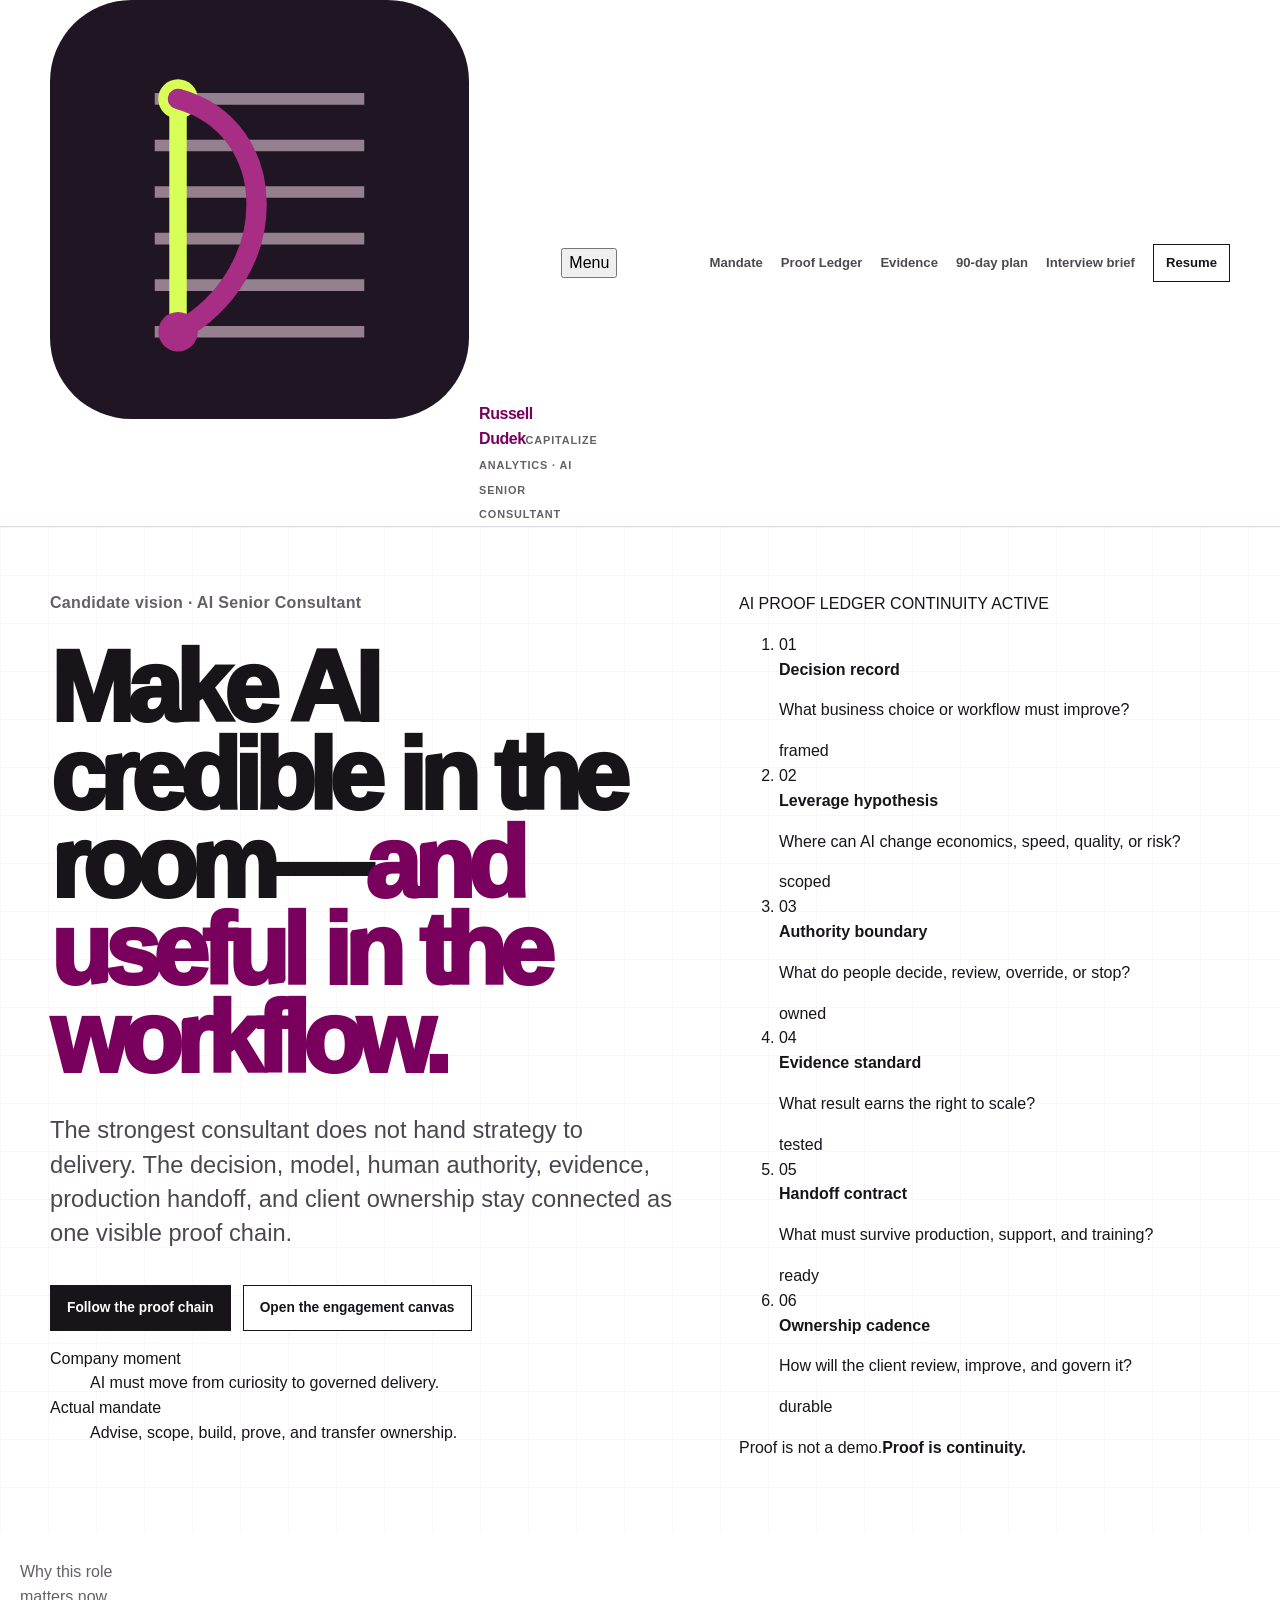
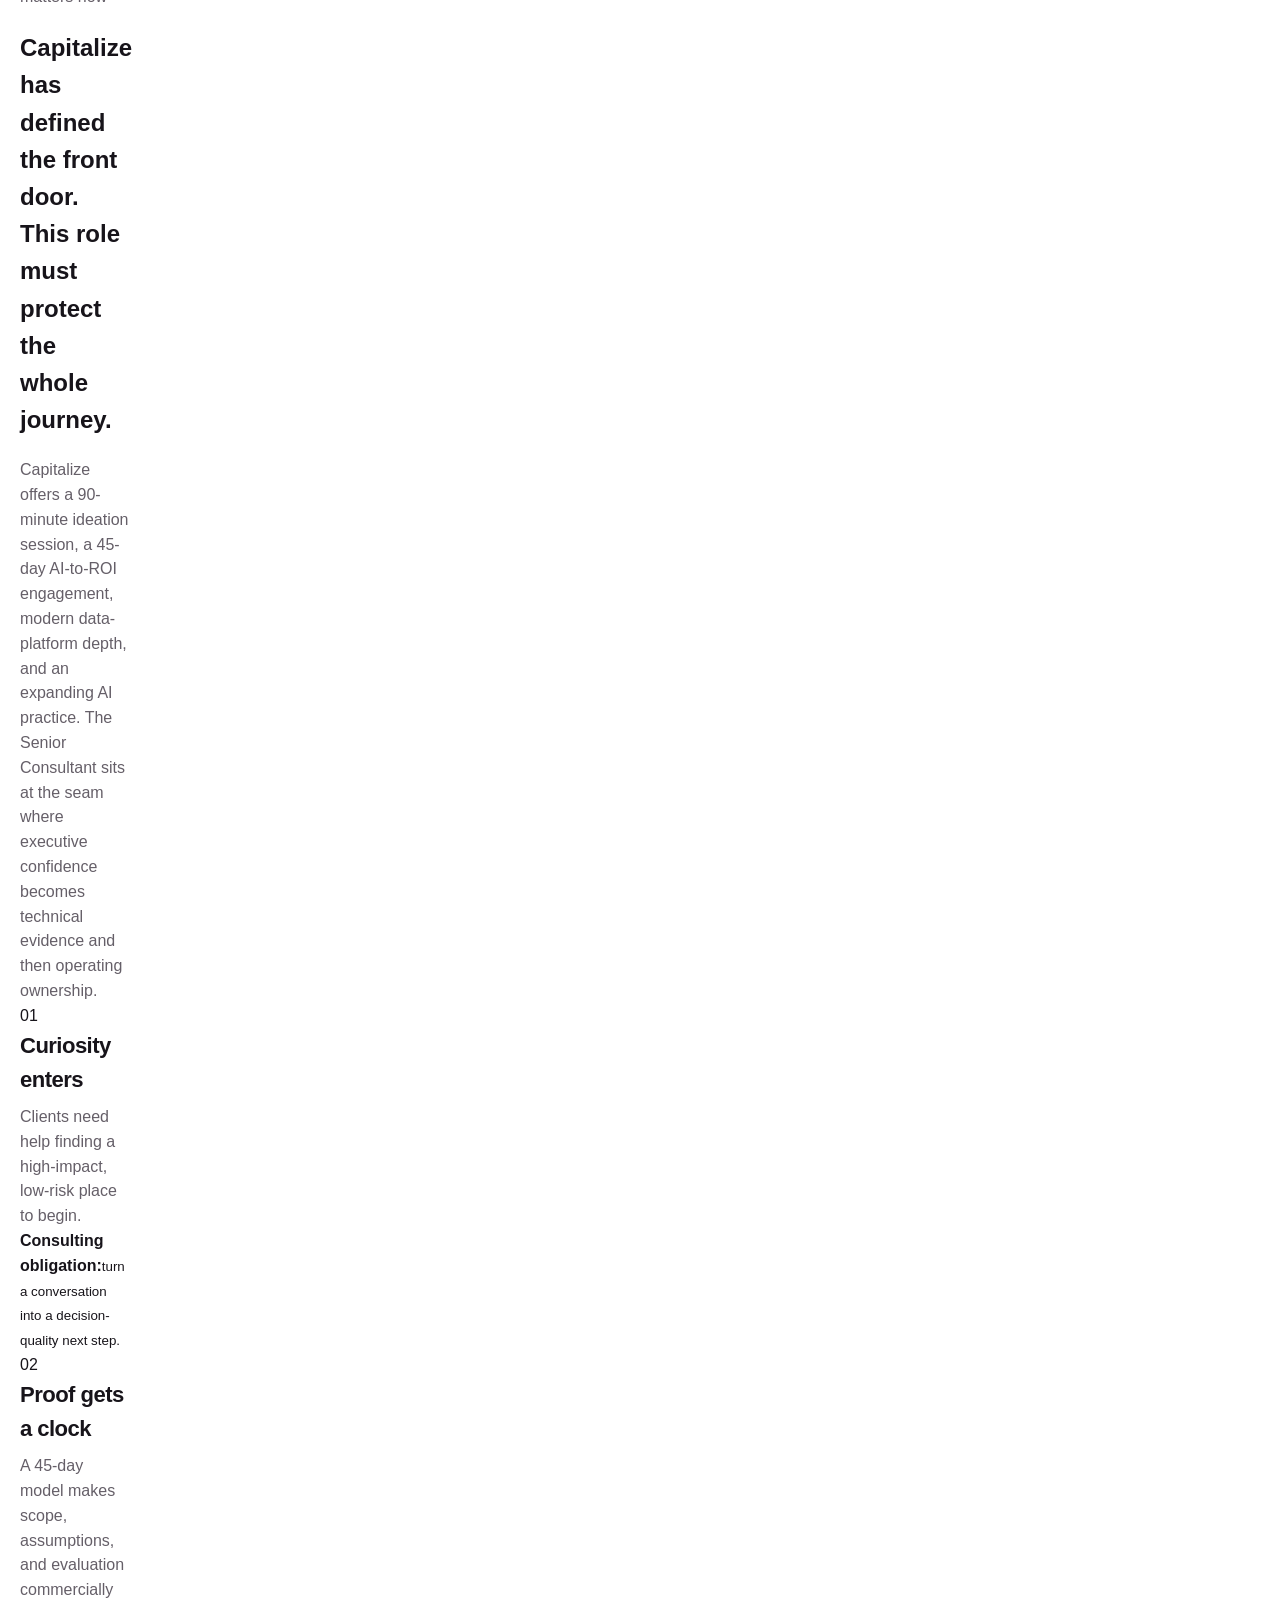
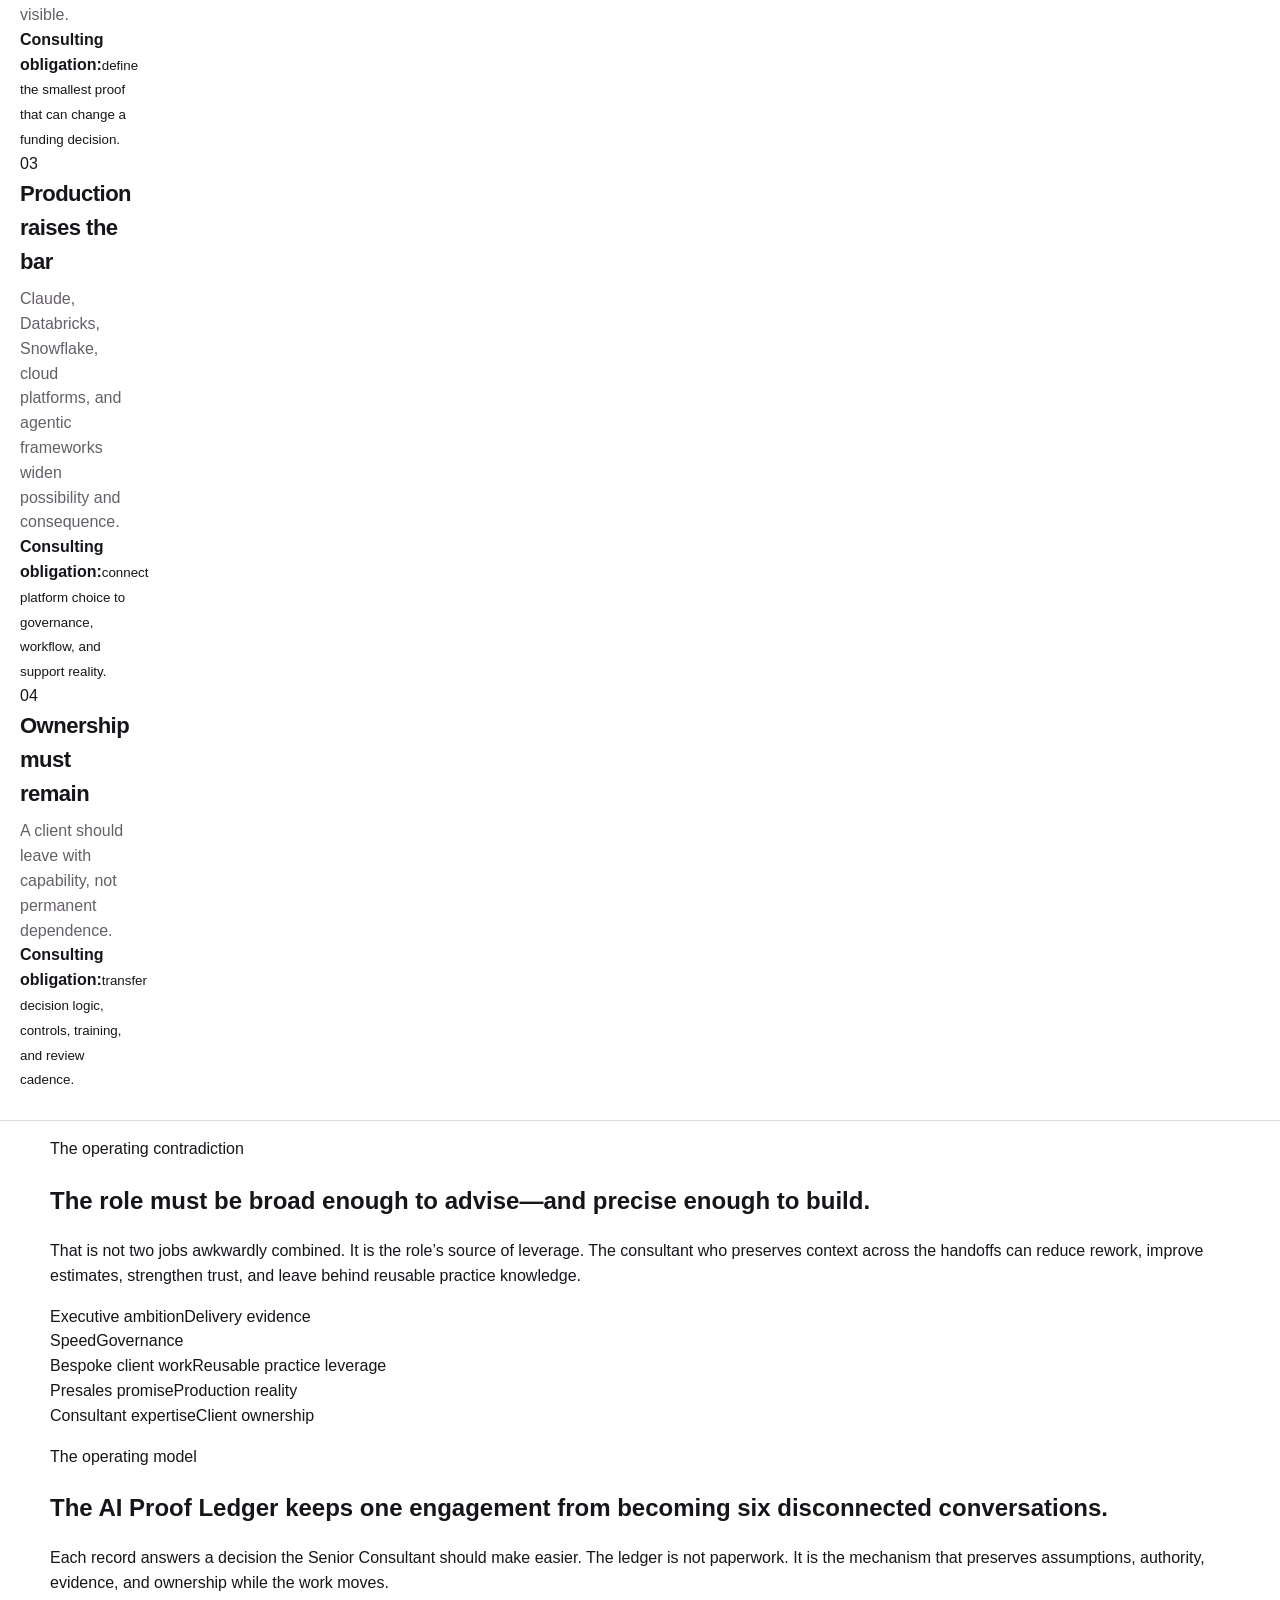
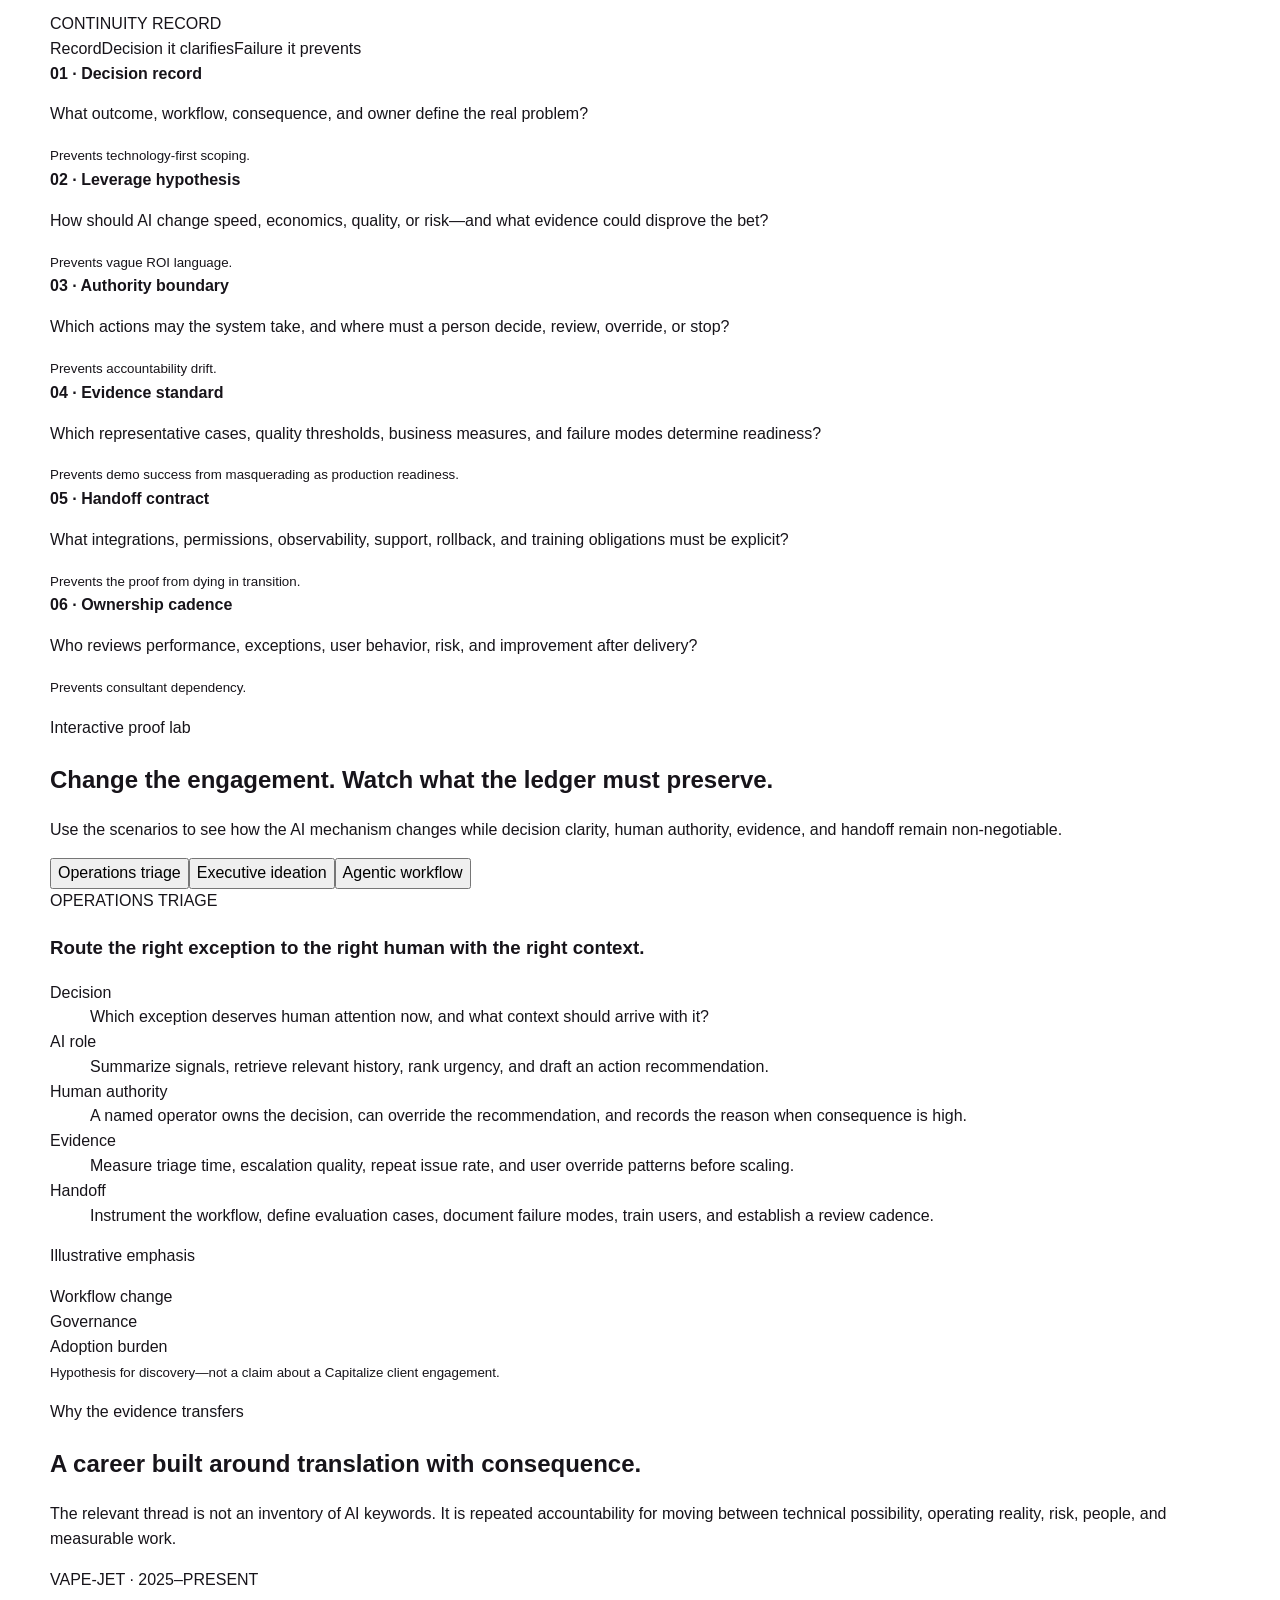
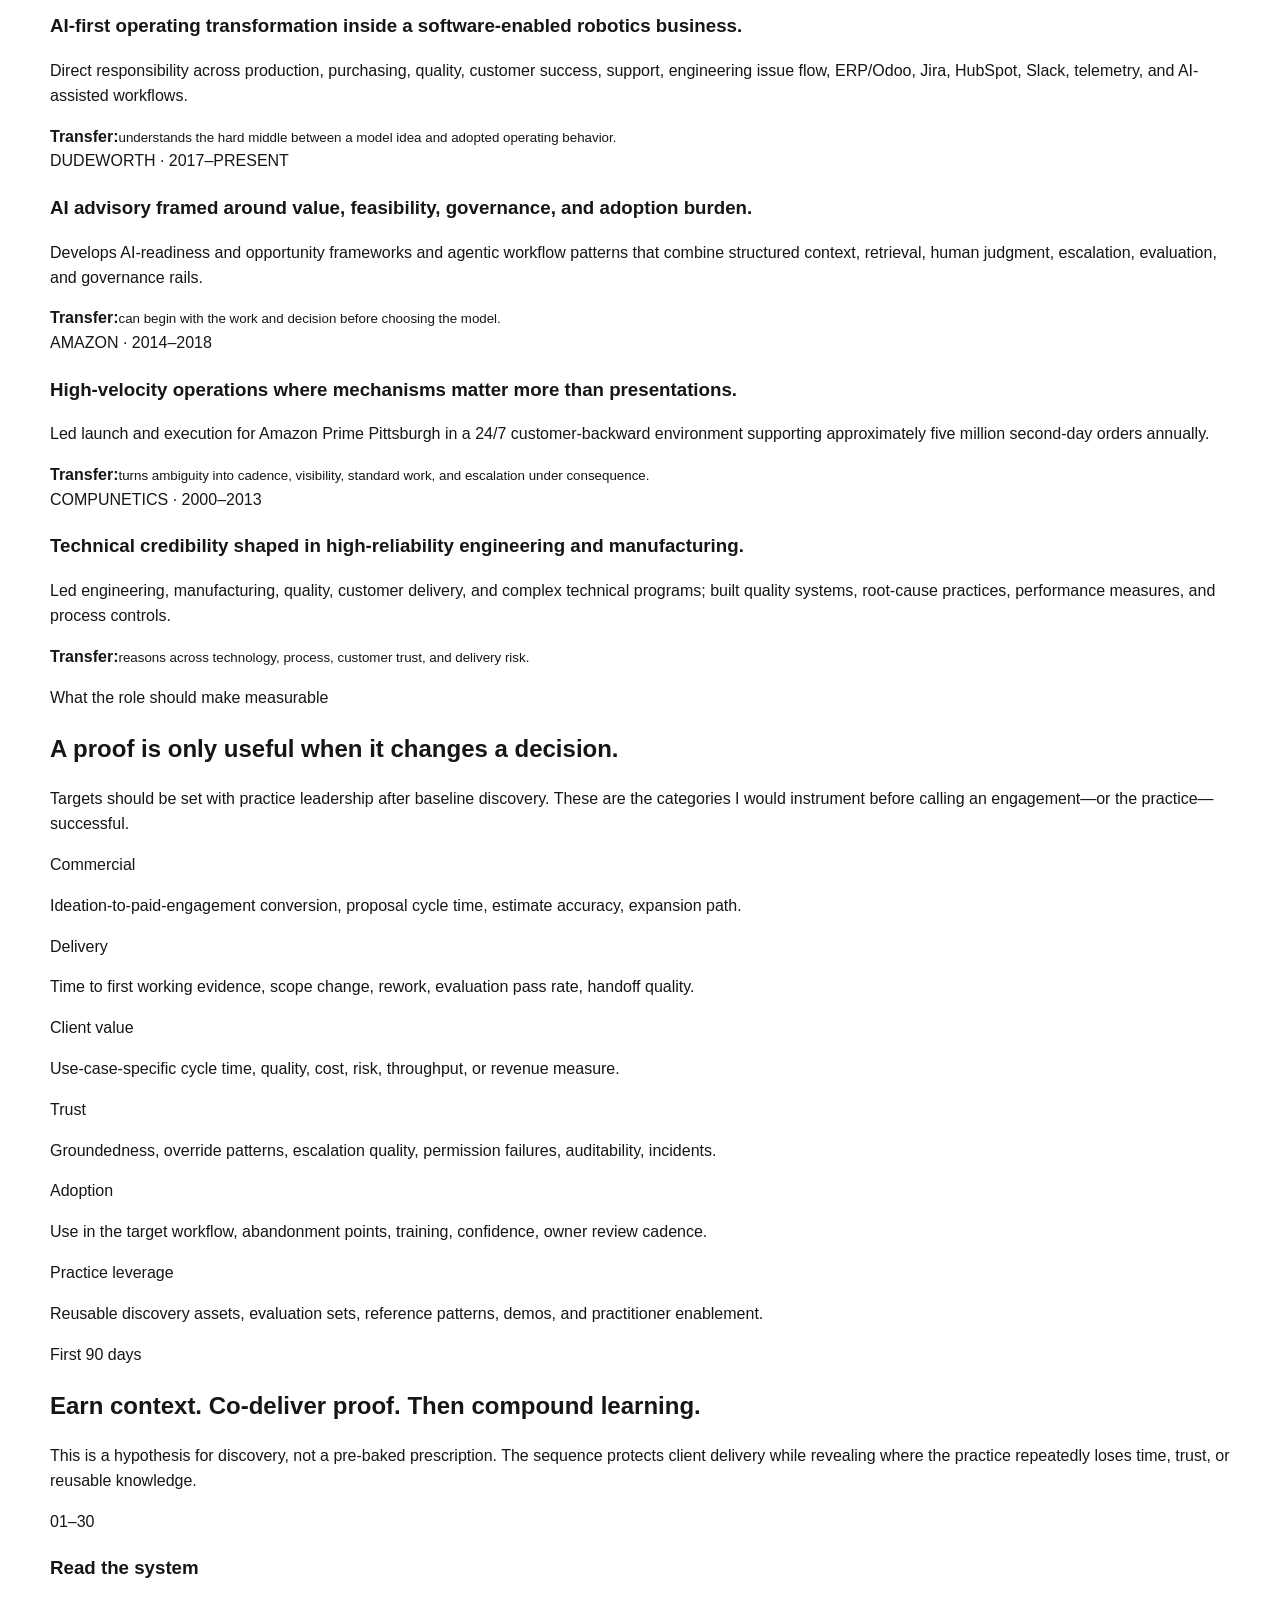
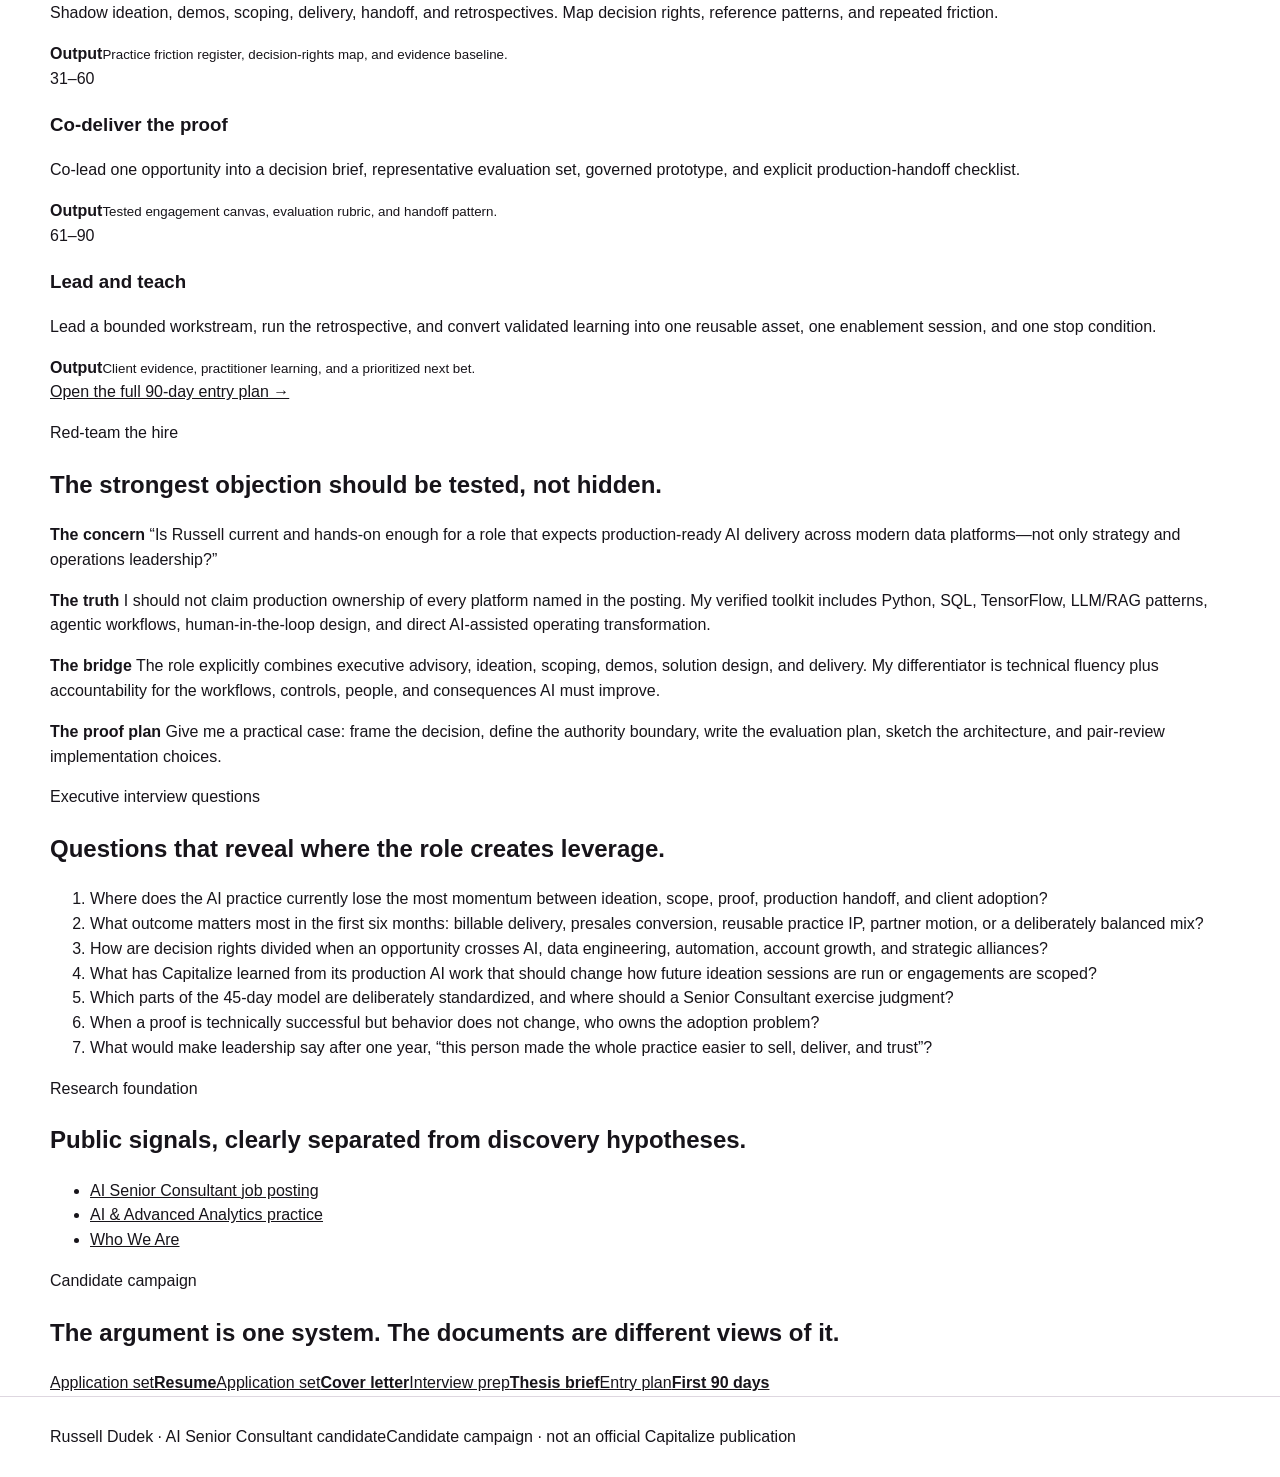
==== commit 2abc25f4: "Rebuild candidate vision around the living AI Proof Ledger" ====
--- a/index.html
+++ b/index.html
@@ -1 +1 @@
-<!doctype html><html lang="en"><head><meta charset="utf-8"><meta name="viewport" content="width=device-width, initial-scale=1"><meta name="description" content="Russell Dudek's candidate vision for the AI Senior Consultant role at Capitalize Analytics."><title>Russell Dudek | AI Senior Consultant Candidate Vision</title><link rel="stylesheet" href="styles.css"></head><body><a class="skip-link" href="#main">Skip to main content</a><header class="site-header"><nav class="nav" aria-label="Primary"><a class="brand" href="index.html">Russell Dudek <span>/ Capitalize</span><small>Candidate vision</small></a><div class="nav-links"><a href="#ledger">Thesis</a><a href="#evidence">Evidence</a><a href="#plan">90 days</a><a href="interview-brief.html">Interview brief</a><a class="nav-cta" href="resume.html">Resume</a></div></nav></header><main id="main"><section class="hero"><div class="wrap hero-grid"><div><p class="role-line">AI Senior Consultant candidate vision · Capitalize Analytics</p><h1>Make AI credible in the room—<em>and useful in the workflow.</em></h1><p class="lede">My thesis: the strongest AI consultant does not hand strategy to delivery. The work is one continuous proof chain—from the executive decision, through the build, to adoption, evidence, and a client team that can operate what comes next.</p><div class="hero-actions"><a class="btn primary" href="#ledger">Explore the continuity model</a><a class="btn secondary" href="engagement-canvas.html">Open the engagement canvas</a></div></div><aside class="specimen" aria-label="AI proof ledger"><div class="specimen-head"><h2 class="specimen-title">The live proof ledger</h2><span class="specimen-code">LEDGER / 01</span></div><div class="bench-row"><b>Decision</b><span>Which business choice or workflow must improve?</span></div><div class="bench-row"><b>Leverage</b><span>Where does AI materially change speed, quality, economics, or risk?</span></div><div class="bench-row"><b>Mechanism</b><span>What must the model retrieve, predict, generate, optimize, or act on?</span></div><div class="bench-row"><b>Authority</b><span>What does a human decide, review, override, or stop?</span></div><div class="bench-row"><b>Evidence</b><span>What observable result would earn the right to scale?</span></div><div class="specimen-note">The demo is one ledger entry. Credibility comes from preserving the decision, authority, evidence, and ownership around it.</div></aside></div></section><section class="editorial-band" id="moment"><div class="wrap"><div class="section-head"><h2>The company moment is not “AI is coming.” It is “AI must now land.”</h2><p>Capitalize already has an entry path, delivery offers, modern platform depth, and a newly launched Claude practice. The role sits where those assets have to become a repeatable client experience.</p></div><div class="moment-rail"><article class="moment"><div class="signal">ENTRY</div><div><h3>Ideation has a defined front door.</h3><p>Capitalize offers a 90-minute AI Ideation Session designed to identify high-impact, low-risk use cases and leave clients with a prioritized roadmap and proof-of-value plan.</p></div><p class="implication">The Senior Consultant must turn curiosity into a decision-quality next step, not a brainstorm backlog.</p></article><article class="moment"><div class="signal">PROOF</div><div><h3>Value proof has a clock.</h3><p>The AI to ROI offer is structured around moving an approved use case to a working AI model in 45 days with governance and measurable value.</p></div><p class="implication">Scoping discipline, technical judgment, and evaluation design become commercial capabilities.</p></article><article class="moment"><div class="signal">SCALE</div><div><h3>The Claude practice raises the delivery bar.</h3><p>In June 2026, Capitalize announced Select Tier status in the Claude Partner Network Services Track, a dedicated Anthropic practice, and production deployments.</p></div><p class="implication">Partner credibility has to translate into governed workflow change and durable client ownership.</p></article><article class="moment"><div class="signal">GROWTH</div><div><h3>Delivery and go-to-market are expanding together.</h3><p>The current careers board includes AI delivery roles alongside account growth, marketing, and strategic alliance hiring around Snowflake, Databricks, and Fabric.</p></div><p class="implication">My inference: the practice needs people who can reduce friction between market promise, technical proof, and delivery handoff.</p></article></div></div></section><section class="thesis" id="ledger"><div class="wrap thesis-grid"><aside class="thesis-mark"><strong>The AI Proof Ledger</strong><span>A continuity record for full-lifecycle consulting.</span></aside><div class="thesis-copy"><p>Capitalize’s own role design says the quiet part out loud: this person must be useful in an executive room and credible in the build. I would treat that duality as the operating system of the role—not a compromise between two jobs.</p><div class="bench-stations"><article class="station"><span class="n">01</span><h3>Decision record</h3><p>Name the business decision, workflow friction, consequence, and accountable owner before discussing model categories.</p></article><article class="station"><span class="n">02</span><h3>Leverage hypothesis</h3><p>State exactly how AI could alter economics, speed, quality, or risk—and what evidence would change the next decision.</p></article><article class="station"><span class="n">03</span><h3>Authority boundary</h3><p>Record what people decide, review, override, escalate, or stop so accountability survives automation.</p></article><article class="station"><span class="n">04</span><h3>Evidence standard</h3><p>Define representative cases, evaluation criteria, failure modes, and business measures before demo success gets mistaken for readiness.</p></article><article class="station"><span class="n">05</span><h3>Handoff contract</h3><p>Carry assumptions into integrations, permissions, observability, support, training, rollback, and operating ownership.</p></article><article class="station"><span class="n">06</span><h3>Ownership cadence</h3><p>Leave the client with decision logic, documentation, enablement, and a review rhythm that can improve the system after consultants leave.</p></article></div></div></div></section><section class="canvas-section" id="canvas"><div class="wrap"><div class="section-head"><h2>An interaction that teaches the thesis.</h2><p>The same discovery discipline should work across different AI modes. Select a scenario to see what changes—and what should stay constant.</p></div><div class="canvas-shell"><div class="canvas-menu" role="tablist" aria-label="AI engagement scenarios"><button type="button" role="tab" aria-selected="true" data-scenario="operations">Operations triage</button><button type="button" role="tab" aria-selected="false" data-scenario="advisory">Executive ideation</button><button type="button" role="tab" aria-selected="false" data-scenario="agentic">Agentic workflow</button></div><div class="canvas-detail" id="canvas-detail" aria-live="polite"></div></div></div></section><section class="evidence" id="evidence"><div class="wrap"><div class="section-head"><h2>Why this career evidence transfers.</h2><p>I am not presenting a keyword inventory. The through-line is building mechanisms that connect technical possibility to operating reality, adoption, and measurable work.</p></div><div class="evidence-trail"><article class="evidence-item"><div class="meta">2025–Present · Vape-Jet</div><h3>AI-first operating transformation inside a software-enabled robotics business.</h3><p>Leading cross-functional work across production, purchasing, quality, customer success, support, engineering issue flow, ERP/Odoo, Jira, HubSpot, Slack, telemetry, and AI-assisted workflows.</p><p class="transfer">Transfer to Capitalize: I understand the hard middle between a model idea and the people, systems, signals, and handoffs required for adoption.</p></article><article class="evidence-item"><div class="meta">2017–Present · DudeWorth</div><h3>AI advisory framed around value, feasibility, governance, and adoption burden.</h3><p>Developing AI readiness and opportunity frameworks plus agentic workflow patterns that combine structured context, retrieval, human judgment, escalation, evaluation, and governance rails.</p><p class="transfer">Transfer to Capitalize: discovery and architecture can begin from the work and decision, then choose the appropriate model and control system.</p></article><article class="evidence-item"><div class="meta">2014–2018 · Amazon</div><h3>High-velocity operations where mechanisms matter more than presentations.</h3><p>Led launch and execution for Amazon Prime Pittsburgh in a 24/7 customer-backward environment supporting approximately five million second-day orders annually, with operating routines for labor, throughput, escalation, standard work, safety, quality, and customer experience.</p><p class="transfer">Transfer to Capitalize: I know how to turn ambiguity into operating cadence, visibility, and disciplined escalation under real consequence.</p></article><article class="evidence-item"><div class="meta">2000–2013 · Compunetics</div><h3>Technical credibility shaped in high-reliability engineering and manufacturing.</h3><p>Led engineering, manufacturing, quality, customer delivery, and complex technical programs; built quality systems, root-cause practices, performance measures, and process controls; collaborated with high-consequence customers and partners.</p><p class="transfer">Transfer to Capitalize: client trust comes from being able to reason across technology, process, risk, and delivery—not from staying inside one functional lane.</p></article></div></div></section><section class="scorecard" id="scorecard"><div class="wrap"><div class="section-head"><h2>What I would make measurable.</h2><p>Targets should be set with the practice leadership after baseline discovery. The categories below are the instrumentation I would want before declaring growth or delivery success.</p></div><table class="score-table"><thead><tr><th>Dimension</th><th>Questions the metric should answer</th><th>Candidate measures to baseline</th></tr></thead><tbody><tr><td>Commercial</td><td>Are ideation and demos producing well-qualified work that delivery can honor?</td><td>Ideation-to-paid-engagement conversion; expansion path; estimate accuracy; proposal cycle time.</td></tr><tr><td>Delivery</td><td>Are proofs becoming dependable assets rather than one-off theater?</td><td>Time to first working evidence; scope change and rework; evaluation pass rate; production handoff quality.</td></tr><tr><td>Client value</td><td>Did a real decision or workflow improve?</td><td>Cycle time, quality, cost, risk, throughput, or revenue measure tied to the selected use case.</td></tr><tr><td>Trust</td><td>Can the system explain, escalate, and fail safely?</td><td>Groundedness; override patterns; escalation quality; permission failures; auditability and incident signals.</td></tr><tr><td>Adoption</td><td>Are users changing behavior and owning the solution?</td><td>Active use in target workflow; training completion; abandonment points; user confidence; owner review cadence.</td></tr><tr><td>Practice leverage</td><td>What can be reused without forcing clients into a template?</td><td>Reusable discovery assets; evaluation sets; reference patterns; demo reuse; practitioner enablement.</td></tr></tbody></table></div></section><section class="entry-plan" id="plan"><div class="wrap"><div class="section-head"><h2>First 90 days: earn context, then compound it.</h2><p>This is a hypothesis for discovery, not a pre-baked prescription. The sequence is designed to protect client delivery while learning where the practice actually loses time or trust.</p></div><div class="pass-stack"><article class="pass"><h3>Days 1–30<br>Read the system</h3><ul><li>Shadow ideation, sales demos, scoping, active delivery, and retrospectives.</li><li>Map the path from lead signal to use-case choice, estimate, build, evaluation, handoff, and expansion.</li><li>Learn reference architectures, security/governance patterns, partner motions, and escalation paths.</li><li>Interview practitioners and client-facing leaders about where work is repeatedly re-explained or re-built.</li></ul><div class="output"><b>Output</b>Practice friction register, decision-rights map, and evidence baseline for one priority improvement.</div></article><article class="pass"><h3>Days 31–60<br>Co-deliver the proof</h3><ul><li>Co-lead ideation and convert one opportunity into a decision brief with clear value, data, risk, human authority, and proof criteria.</li><li>Build or pair-build a reusable demo/reference pattern within the sanctioned technical stack.</li><li>Draft a scoping and production-handoff checklist that connects estimate assumptions to delivery reality.</li><li>Instrument value and adoption measures at the beginning of the engagement.</li></ul><div class="output"><b>Output</b>A tested engagement canvas, evaluation rubric, and delivery handoff pattern attached to real work.</div></article><article class="pass"><h3>Days 61–90<br>Lead and teach</h3><ul><li>Lead a bounded engagement or major workstream end to end with leadership support.</li><li>Run a retrospective against estimate, proof criteria, client adoption, and reusable practice learning.</li><li>Turn validated learning into one enablement session, one reusable asset, and one documented stop condition.</li><li>Propose the next practice improvement only after evidence shows where leverage exists.</li></ul><div class="output"><b>Output</b>Client evidence, practitioner learning, and a prioritized next bet grounded in observed friction.</div></article></div></div></section><section class="red-team" id="objection"><div class="wrap"><div class="section-head"><h2>Red-team the hire.</h2><p>The strongest objection should be surfaced, not hidden behind adjacent keywords.</p></div><div class="memo"><div class="memo-head"><strong>Hiring objection memo</strong><span>Direct response</span></div><div class="memo-row"><b>The concern</b><p><strong>“Is Russell current and hands-on enough for a consulting role that expects production-ready AI delivery across modern data platforms—not only strategy and operations leadership?”</strong></p></div><div class="memo-row"><b>The truth</b><p>I should not claim production ownership of every platform named in the posting. My verified technical toolkit includes Python, SQL, TensorFlow, LLM/RAG patterns, agentic workflows, human-in-the-loop design, and hands-on AI-assisted operating transformation. My strongest advantage is the combination: technical fluency plus direct accountability for the workflows AI must improve.</p></div><div class="memo-row"><b>The bridge</b><p>That combination is relevant to a role explicitly designed around executive advisory, ideation, scoping, demos, solution design, and delivery. I bring direct evidence in operating transformation, high-consequence engineering, AI opportunity design, and cross-functional mechanism building.</p></div><div class="memo-row"><b>The proof plan</b><p>I would welcome a practical case: frame a use case, identify the decision and human authority boundary, write the proof/evaluation plan, sketch the architecture, and pair-review implementation choices. The right answer to a hands-on concern is work, not adjectives.</p></div></div></div></section><section class="questions" id="questions"><div class="wrap"><div class="section-head"><h2>Questions I would bring into the executive conversation.</h2><p>These are designed to reveal how the role actually creates leverage across market promise, delivery reality, and client ownership.</p></div><div class="question-list"><div class="question"><p>Where does the AI practice currently lose the most momentum between ideation, scope, proof, production handoff, and client adoption?</p></div><div class="question"><p>What outcome matters most for this hire in the first six months: billable delivery, presales conversion, reusable practice IP, partner motion, or a deliberately balanced mix?</p></div><div class="question"><p>How are decision rights divided among AI & Advanced Analytics, Data Engineering, Process Automation, account growth, and strategic alliances when an opportunity crosses practices?</p></div><div class="question"><p>What has Capitalize learned from the first production Claude deployments that should change how ideation sessions are run or engagements are scoped?</p></div><div class="question"><p>Which parts of the 45-day model are intentionally standardized, and where do you want senior consultants to exercise judgment rather than follow a playbook?</p></div><div class="question"><p>When an AI proof is technically successful but behavior does not change, who owns the adoption problem—and how is that learning carried into the next engagement?</p></div><div class="question"><p>What would make the leadership team say after one year, “this person made the whole practice easier to sell, deliver, and trust”?</p></div></div></div></section><section class="sources" id="sources"><div class="wrap"><h2>Research sources</h2><div class="source-list"><a href="https://ats.rippling.com/capitalize-data-analytics-llc/jobs/014035f0-0e5f-47f8-970c-53906fa7d152">AI Senior Consultant posting — Capitalize Analytics / Rippling</a><a href="https://capitalizeconsulting.com/ai-and-advanced-analytics/">AI & Advanced Analytics — Capitalize Analytics</a><a href="https://capitalizeconsulting.com/capitalize-analytics-launches-anthropic-practice/">Claude Partner Network announcement — June 11, 2026</a><a href="https://capitalizeconsulting.com/who-we-are/">Who We Are — Capitalize Analytics</a><a href="https://ats.rippling.com/capitalize-data-analytics-llc/jobs">Current careers board — Capitalize Analytics / Rippling</a></div></div></section></main><footer class="site-footer"><div class="wrap footer-row"><span>Russell Dudek · Pittsburgh, Pennsylvania</span><span><a href="resume.html">Resume</a> · <a href="cover-letter.html">Cover letter</a> · <a href="interview-brief.html">Interview brief</a> · <a href="engagement-canvas.html">Engagement canvas</a></span></div></footer><script src="app.js"></script></body></html>+<!doctype html><html lang="en"><head><meta charset="utf-8"><meta name="viewport" content="width=device-width, initial-scale=1"><meta name="description" content="Russell Dudek's candidate vision for the AI Senior Consultant role at Capitalize Analytics."><title>Russell Dudek | Capitalize Analytics AI Senior Consultant</title><link rel="icon" href="assets/proof-ledger-mark.svg" type="image/svg+xml"><link rel="stylesheet" href="styles.css"></head><body><a class="skip-link" href="#main">Skip to main content</a><header class="site-header"><nav class="nav wrap" aria-label="Primary navigation"><a class="brand" href="index.html" aria-label="Russell Dudek candidate vision home"><img src="assets/proof-ledger-mark.svg" alt=""><span><strong>Russell Dudek</strong><small>Capitalize Analytics · AI Senior Consultant</small></span></a><button class="nav-toggle" type="button" aria-expanded="false" aria-controls="nav-links">Menu</button><div class="nav-links" id="nav-links"><a href="#mandate">Mandate</a><a href="#ledger">Proof Ledger</a><a href="#evidence">Evidence</a><a href="90-day-plan.html">90-day plan</a><a href="interview-brief.html">Interview brief</a><a class="nav-cta" href="resume.html">Resume</a></div></nav></header><main id="main"><section class="hero" aria-labelledby="hero-title"><div class="wrap hero-grid"><div class="hero-copy"><p class="role-line">Candidate vision · AI Senior Consultant</p><h1 id="hero-title">Make AI credible in the room—<em>and useful in the workflow.</em></h1><p class="lede">The strongest consultant does not hand strategy to delivery. The decision, model, human authority, evidence, production handoff, and client ownership stay connected as one visible proof chain.</p><div class="hero-actions"><a class="btn primary" href="#ledger">Follow the proof chain</a><a class="btn secondary" href="engagement-canvas.html">Open the engagement canvas</a></div><dl class="hero-meta" aria-label="Campaign metadata"><div><dt>Company moment</dt><dd>AI must move from curiosity to governed delivery.</dd></div><div><dt>Actual mandate</dt><dd>Advise, scope, build, prove, and transfer ownership.</dd></div></dl></div><div class="ledger-hero" data-ledger-sequence aria-label="Animated AI Proof Ledger showing continuity across a consulting engagement"><div class="ledger-topline"><span>AI PROOF LEDGER</span><span class="ledger-status"><i aria-hidden="true"></i> CONTINUITY ACTIVE</span></div><div class="ledger-thread" aria-hidden="true"><span></span></div><ol class="ledger-rows"><li data-stage="0"><span class="ledger-num">01</span><div><b>Decision record</b><p>What business choice or workflow must improve?</p></div><span class="ledger-state">framed</span></li><li data-stage="1"><span class="ledger-num">02</span><div><b>Leverage hypothesis</b><p>Where can AI change economics, speed, quality, or risk?</p></div><span class="ledger-state">scoped</span></li><li data-stage="2"><span class="ledger-num">03</span><div><b>Authority boundary</b><p>What do people decide, review, override, or stop?</p></div><span class="ledger-state">owned</span></li><li data-stage="3"><span class="ledger-num">04</span><div><b>Evidence standard</b><p>What result earns the right to scale?</p></div><span class="ledger-state">tested</span></li><li data-stage="4"><span class="ledger-num">05</span><div><b>Handoff contract</b><p>What must survive production, support, and training?</p></div><span class="ledger-state">ready</span></li><li data-stage="5"><span class="ledger-num">06</span><div><b>Ownership cadence</b><p>How will the client review, improve, and govern it?</p></div><span class="ledger-state">durable</span></li></ol><div class="ledger-footer"><span>Proof is not a demo.</span><strong>Proof is continuity.</strong></div></div></div></section><section class="moment" id="mandate"><div class="wrap"><div class="section-intro split-intro"><div><p class="eyebrow">Why this role matters now</p><h2>Capitalize has defined the front door. This role must protect the whole journey.</h2></div><p>Capitalize offers a 90-minute ideation session, a 45-day AI-to-ROI engagement, modern data-platform depth, and an expanding AI practice. The Senior Consultant sits at the seam where executive confidence becomes technical evidence and then operating ownership.</p></div><div class="moment-track" aria-label="Company moment progression"><article><span>01</span><h3>Curiosity enters</h3><p>Clients need help finding a high-impact, low-risk place to begin.</p><b>Consulting obligation:</b><small>turn a conversation into a decision-quality next step.</small></article><article><span>02</span><h3>Proof gets a clock</h3><p>A 45-day model makes scope, assumptions, and evaluation commercially visible.</p><b>Consulting obligation:</b><small>define the smallest proof that can change a funding decision.</small></article><article><span>03</span><h3>Production raises the bar</h3><p>Claude, Databricks, Snowflake, cloud platforms, and agentic frameworks widen possibility and consequence.</p><b>Consulting obligation:</b><small>connect platform choice to governance, workflow, and support reality.</small></article><article><span>04</span><h3>Ownership must remain</h3><p>A client should leave with capability, not permanent dependence.</p><b>Consulting obligation:</b><small>transfer decision logic, controls, training, and review cadence.</small></article></div></div></section><section class="tension-section"><div class="wrap tension-layout"><div class="tension-copy"><p class="eyebrow">The operating contradiction</p><h2>The role must be broad enough to advise—and precise enough to build.</h2><p>That is not two jobs awkwardly combined. It is the role’s source of leverage. The consultant who preserves context across the handoffs can reduce rework, improve estimates, strengthen trust, and leave behind reusable practice knowledge.</p></div><div class="tension-axis" aria-label="Operating tensions"><div><span>Executive ambition</span><i></i><span>Delivery evidence</span></div><div><span>Speed</span><i></i><span>Governance</span></div><div><span>Bespoke client work</span><i></i><span>Reusable practice leverage</span></div><div><span>Presales promise</span><i></i><span>Production reality</span></div><div><span>Consultant expertise</span><i></i><span>Client ownership</span></div></div></div></section><section class="ledger-section" id="ledger"><div class="wrap"><div class="section-intro"><p class="eyebrow">The operating model</p><h2>The AI Proof Ledger keeps one engagement from becoming six disconnected conversations.</h2><p>Each record answers a decision the Senior Consultant should make easier. The ledger is not paperwork. It is the mechanism that preserves assumptions, authority, evidence, and ownership while the work moves.</p></div><div class="ledger-sheet"><div class="ledger-margin" aria-hidden="true">CONTINUITY RECORD</div><div class="ledger-sheet-head"><span>Record</span><span>Decision it clarifies</span><span>Failure it prevents</span></div><article><b>01 · Decision record</b><p>What outcome, workflow, consequence, and owner define the real problem?</p><small>Prevents technology-first scoping.</small></article><article><b>02 · Leverage hypothesis</b><p>How should AI change speed, economics, quality, or risk—and what evidence could disprove the bet?</p><small>Prevents vague ROI language.</small></article><article><b>03 · Authority boundary</b><p>Which actions may the system take, and where must a person decide, review, override, or stop?</p><small>Prevents accountability drift.</small></article><article><b>04 · Evidence standard</b><p>Which representative cases, quality thresholds, business measures, and failure modes determine readiness?</p><small>Prevents demo success from masquerading as production readiness.</small></article><article><b>05 · Handoff contract</b><p>What integrations, permissions, observability, support, rollback, and training obligations must be explicit?</p><small>Prevents the proof from dying in transition.</small></article><article><b>06 · Ownership cadence</b><p>Who reviews performance, exceptions, user behavior, risk, and improvement after delivery?</p><small>Prevents consultant dependency.</small></article></div></div></section><section class="scenario-section" id="scenario-lab"><div class="wrap"><div class="section-intro light"><p class="eyebrow">Interactive proof lab</p><h2>Change the engagement. Watch what the ledger must preserve.</h2><p>Use the scenarios to see how the AI mechanism changes while decision clarity, human authority, evidence, and handoff remain non-negotiable.</p></div><div class="scenario-lab"><div class="scenario-tabs" role="tablist" aria-label="AI engagement scenarios"><button type="button" role="tab" aria-selected="true" aria-controls="scenario-panel" data-scenario="operations">Operations triage</button><button type="button" role="tab" aria-selected="false" aria-controls="scenario-panel" data-scenario="advisory">Executive ideation</button><button type="button" role="tab" aria-selected="false" aria-controls="scenario-panel" data-scenario="agentic">Agentic workflow</button></div><div class="scenario-panel" id="scenario-panel" role="tabpanel" tabindex="0" aria-live="polite"><header><span id="scenario-kicker">OPERATIONS TRIAGE</span><h3 id="scenario-title">Route the right exception to the right human with the right context.</h3></header><div class="scenario-grid"><dl class="scenario-ledger"><div><dt>Decision</dt><dd id="field-decision"></dd></div><div><dt>AI role</dt><dd id="field-ai"></dd></div><div><dt>Human authority</dt><dd id="field-human"></dd></div><div><dt>Evidence</dt><dd id="field-proof"></dd></div><div><dt>Handoff</dt><dd id="field-handoff"></dd></div></dl><div class="scenario-meter" aria-label="Illustrative engagement emphasis"><p>Illustrative emphasis</p><div><span>Workflow change</span><i><b id="meter-workflow"></b></i></div><div><span>Governance</span><i><b id="meter-governance"></b></i></div><div><span>Adoption burden</span><i><b id="meter-adoption"></b></i></div><small>Hypothesis for discovery—not a claim about a Capitalize client engagement.</small></div></div></div></div></div></section><section class="evidence-section" id="evidence"><div class="wrap evidence-layout"><div class="evidence-heading"><p class="eyebrow">Why the evidence transfers</p><h2>A career built around translation with consequence.</h2><p>The relevant thread is not an inventory of AI keywords. It is repeated accountability for moving between technical possibility, operating reality, risk, people, and measurable work.</p></div><div class="evidence-receipts"><article><span>VAPE-JET · 2025–PRESENT</span><h3>AI-first operating transformation inside a software-enabled robotics business.</h3><p>Direct responsibility across production, purchasing, quality, customer success, support, engineering issue flow, ERP/Odoo, Jira, HubSpot, Slack, telemetry, and AI-assisted workflows.</p><b>Transfer:</b><small>understands the hard middle between a model idea and adopted operating behavior.</small></article><article><span>DUDEWORTH · 2017–PRESENT</span><h3>AI advisory framed around value, feasibility, governance, and adoption burden.</h3><p>Develops AI-readiness and opportunity frameworks and agentic workflow patterns that combine structured context, retrieval, human judgment, escalation, evaluation, and governance rails.</p><b>Transfer:</b><small>can begin with the work and decision before choosing the model.</small></article><article><span>AMAZON · 2014–2018</span><h3>High-velocity operations where mechanisms matter more than presentations.</h3><p>Led launch and execution for Amazon Prime Pittsburgh in a 24/7 customer-backward environment supporting approximately five million second-day orders annually.</p><b>Transfer:</b><small>turns ambiguity into cadence, visibility, standard work, and escalation under consequence.</small></article><article><span>COMPUNETICS · 2000–2013</span><h3>Technical credibility shaped in high-reliability engineering and manufacturing.</h3><p>Led engineering, manufacturing, quality, customer delivery, and complex technical programs; built quality systems, root-cause practices, performance measures, and process controls.</p><b>Transfer:</b><small>reasons across technology, process, customer trust, and delivery risk.</small></article></div></div></section><section class="scorecard-section"><div class="wrap"><div class="section-intro"><p class="eyebrow">What the role should make measurable</p><h2>A proof is only useful when it changes a decision.</h2><p>Targets should be set with practice leadership after baseline discovery. These are the categories I would instrument before calling an engagement—or the practice—successful.</p></div><div class="score-lines"><article><span>Commercial</span><p>Ideation-to-paid-engagement conversion, proposal cycle time, estimate accuracy, expansion path.</p></article><article><span>Delivery</span><p>Time to first working evidence, scope change, rework, evaluation pass rate, handoff quality.</p></article><article><span>Client value</span><p>Use-case-specific cycle time, quality, cost, risk, throughput, or revenue measure.</p></article><article><span>Trust</span><p>Groundedness, override patterns, escalation quality, permission failures, auditability, incidents.</p></article><article><span>Adoption</span><p>Use in the target workflow, abandonment points, training, confidence, owner review cadence.</p></article><article><span>Practice leverage</span><p>Reusable discovery assets, evaluation sets, reference patterns, demos, and practitioner enablement.</p></article></div></div></section><section class="entry-section" id="plan"><div class="wrap"><div class="section-intro split-intro"><div><p class="eyebrow">First 90 days</p><h2>Earn context. Co-deliver proof. Then compound learning.</h2></div><p>This is a hypothesis for discovery, not a pre-baked prescription. The sequence protects client delivery while revealing where the practice repeatedly loses time, trust, or reusable knowledge.</p></div><div class="entry-rail"><article><span>01–30</span><h3>Read the system</h3><p>Shadow ideation, demos, scoping, delivery, handoff, and retrospectives. Map decision rights, reference patterns, and repeated friction.</p><b>Output</b><small>Practice friction register, decision-rights map, and evidence baseline.</small></article><article><span>31–60</span><h3>Co-deliver the proof</h3><p>Co-lead one opportunity into a decision brief, representative evaluation set, governed prototype, and explicit production-handoff checklist.</p><b>Output</b><small>Tested engagement canvas, evaluation rubric, and handoff pattern.</small></article><article><span>61–90</span><h3>Lead and teach</h3><p>Lead a bounded workstream, run the retrospective, and convert validated learning into one reusable asset, one enablement session, and one stop condition.</p><b>Output</b><small>Client evidence, practitioner learning, and a prioritized next bet.</small></article></div><a class="text-link" href="90-day-plan.html">Open the full 90-day entry plan →</a></div></section><section class="objection-section"><div class="wrap objection-grid"><div><p class="eyebrow">Red-team the hire</p><h2>The strongest objection should be tested, not hidden.</h2></div><div class="objection-memo"><p><b>The concern</b> “Is Russell current and hands-on enough for a role that expects production-ready AI delivery across modern data platforms—not only strategy and operations leadership?”</p><p><b>The truth</b> I should not claim production ownership of every platform named in the posting. My verified toolkit includes Python, SQL, TensorFlow, LLM/RAG patterns, agentic workflows, human-in-the-loop design, and direct AI-assisted operating transformation.</p><p><b>The bridge</b> The role explicitly combines executive advisory, ideation, scoping, demos, solution design, and delivery. My differentiator is technical fluency plus accountability for the workflows, controls, people, and consequences AI must improve.</p><p><b>The proof plan</b> Give me a practical case: frame the decision, define the authority boundary, write the evaluation plan, sketch the architecture, and pair-review implementation choices.</p></div></div></section><section class="questions-section"><div class="wrap"><div class="section-intro"><p class="eyebrow">Executive interview questions</p><h2>Questions that reveal where the role creates leverage.</h2></div><ol class="question-ledger"><li>Where does the AI practice currently lose the most momentum between ideation, scope, proof, production handoff, and client adoption?</li><li>What outcome matters most in the first six months: billable delivery, presales conversion, reusable practice IP, partner motion, or a deliberately balanced mix?</li><li>How are decision rights divided when an opportunity crosses AI, data engineering, automation, account growth, and strategic alliances?</li><li>What has Capitalize learned from its production AI work that should change how future ideation sessions are run or engagements are scoped?</li><li>Which parts of the 45-day model are deliberately standardized, and where should a Senior Consultant exercise judgment?</li><li>When a proof is technically successful but behavior does not change, who owns the adoption problem?</li><li>What would make leadership say after one year, “this person made the whole practice easier to sell, deliver, and trust”?</li></ol></div></section><section class="sources-section"><div class="wrap sources-grid"><div><p class="eyebrow">Research foundation</p><h2>Public signals, clearly separated from discovery hypotheses.</h2></div><ul><li><a href="https://ats.rippling.com/capitalize-data-analytics-llc/jobs/014035f0-0e5f-47f8-970c-53906fa7d152">AI Senior Consultant job posting</a></li><li><a href="https://capitalizeconsulting.com/ai-and-advanced-analytics/">AI & Advanced Analytics practice</a></li><li><a href="https://capitalizeconsulting.com/who-we-are/">Who We Are</a></li></ul></div></section><section class="final-cta"><div class="wrap final-cta-grid"><div><p class="eyebrow">Candidate campaign</p><h2>The argument is one system. The documents are different views of it.</h2></div><div class="document-links"><a href="resume.html"><span>Application set</span><b>Resume</b></a><a href="cover-letter.html"><span>Application set</span><b>Cover letter</b></a><a href="interview-brief.html"><span>Interview prep</span><b>Thesis brief</b></a><a href="90-day-plan.html"><span>Entry plan</span><b>First 90 days</b></a></div></div></section></main><footer class="site-footer"><div class="wrap"><span>Russell Dudek · AI Senior Consultant candidate</span><span>Candidate campaign · not an official Capitalize publication</span></div></footer><script src="app.js"></script></body></html>
--- a/styles.css
+++ b/styles.css
@@ -1 +1 @@
-:root{--ink:#17141a;--muted:#655f68;--paper:#ffffff;--fog:#f5f2f6;--line:#ded7e0;--plum:#7a005d;--violet:#a72d85;--acid:#d8ff57;--night:#211722;--max:1180px;--shadow:0 24px 70px rgba(42,20,38,0.12);}*{box-sizing:border-box;}html{scroll-behavior:smooth;}body{margin:0;color:var(--ink);background:var(--paper);font-family:Arial,Helvetica,sans-serif;line-height:1.55;text-rendering:optimizeLegibility;}a{color:inherit;}button,input,select{font:inherit;}button{cursor:pointer;}img{max-width:100%;}.skip-link{position:fixed;left:12px;top:12px;transform:translateY(-180%);padding:10px 14px;background:var(--ink);color:#fff;z-index:1000;}.skip-link:focus{transform:translateY(0);}.site-header{position:sticky;top:0;z-index:50;background:rgba(255,255,255,.94);backdrop-filter:blur(16px);border-bottom:1px solid var(--line);}.nav{width:min(var(--max),calc(100% - 40px));min-height:72px;margin:auto;display:flex;align-items:center;justify-content:space-between;gap:20px;}.brand{display:flex;align-items:baseline;gap:10px;text-decoration:none;font-weight:900;letter-spacing:-.03em;}.brand span{color:var(--plum);}.brand small{font-size:.68rem;color:var(--muted);letter-spacing:.08em;text-transform:uppercase;}.nav-links{display:flex;gap:18px;align-items:center;}.nav-links a{text-decoration:none;font-size:.82rem;font-weight:800;color:#4f4952;}.nav-links a:hover,.nav-links a:focus-visible{color:var(--plum);}.nav-links .nav-cta{border:1px solid var(--ink);padding:8px 12px;color:var(--ink);}.wrap{width:min(var(--max),calc(100% - 40px));margin:auto;}section{position:relative;}.hero{min-height:calc(100vh - 72px);display:flex;align-items:center;padding:64px 0 70px;overflow:hidden;background:linear-gradient(90deg,rgba(122,0,93,.035) 1px,transparent 1px),linear-gradient(rgba(122,0,93,.035) 1px,transparent 1px),#fff;background-size:48px 48px;}.hero-grid{display:grid;grid-template-columns:1.12fr .88fr;gap:64px;align-items:center;}.role-line{margin:0 0 28px;font-weight:800;color:var(--muted);letter-spacing:.02em;}.hero h1{margin:0;max-width:820px;font-size:clamp(3.7rem,7.8vw,7.5rem);line-height:.88;letter-spacing:-.07em;font-weight:950;}.hero h1 em{color:var(--plum);font-style:normal;}.hero .lede{max-width:780px;margin:30px 0 0;font-size:clamp(1.15rem,2vw,1.48rem);line-height:1.45;color:#4d4650;}.hero-actions{display:flex;gap:12px;flex-wrap:wrap;margin-top:34px;}.btn{display:inline-flex;align-items:center;min-height:46px;padding:0 16px;border:1px solid var(--ink);text-decoration:none;font-weight:900;font-size:.86rem;}.btn.primary{background:var(--ink);color:#fff;}.btn.secondary{background:#fff;}.btn:hover,.btn:focus-visible{outline:3px solid var(--acid);outline-offset:2px;}.specimen{background:var(--night);color:#fff;padding:30px;min-height:560px;box-shadow:var(--shadow);transform:rotate(1.3deg);position:relative;overflow:hidden;}.specimen:before{content:"";position:absolute;width:220px;height:220px;right:-100px;top:-110px;border:48px solid rgba(216,255,87,.10);transform:rotate(16deg);}.specimen-head{display:flex;justify-content:space-between;gap:20px;align-items:flex-start;margin-bottom:44px;position:relative;}.specimen-title{margin:0;font-size:1.3rem;letter-spacing:-.02em;}.specimen-code{color:var(--acid);font-family:ui-monospace,SFMono-Regular,Menlo,monospace;font-size:.72rem;}.bench-row{display:grid;grid-template-columns:105px 1fr;gap:16px;padding:15px 0;border-top:1px solid rgba(255,255,255,.16);position:relative;}.bench-row b{color:var(--acid);font-size:.78rem;text-transform:uppercase;letter-spacing:.08em;}.bench-row span{color:#eee7ef;font-size:.98rem;}.specimen-note{margin-top:32px;padding:18px;border-left:4px solid var(--acid);background:rgba(255,255,255,.06);font-weight:800;}.editorial-band{padding:92px 0;background:var(--fog);border-block:1px solid var(--line);}.section-head{max-width:900px;margin-bottom:42px;}.section-head h2{margin:0;font-size:clamp(2.7rem,5.5vw,5.5rem);line-height:.96;letter-spacing:-.055em;}.section-head p{margin:20px 0 0;max-width:800px;font-size:1.17rem;color:var(--muted);}.moment-rail{border-top:3px solid var(--ink);}.moment{display:grid;grid-template-columns:150px 1.2fr .8fr;gap:28px;padding:28px 0;border-bottom:1px solid var(--line);align-items:start;}.moment .signal{font-weight:950;font-size:1.1rem;color:var(--plum);}.moment h3{margin:0 0 8px;font-size:1.38rem;letter-spacing:-.025em;}.moment p{margin:0;color:var(--muted);}.moment .implication{color:var(--ink);font-weight:800;}.thesis{padding:110px 0;}.thesis-grid{display:grid;grid-template-columns:.72fr 1.28fr;gap:64px;align-items:start;}.thesis-mark{position:sticky;top:110px;border-left:10px solid var(--plum);padding:10px 0 10px 24px;}.thesis-mark strong{display:block;font-size:clamp(2.4rem,4vw,4.5rem);line-height:.96;letter-spacing:-.05em;}.thesis-mark span{display:block;margin-top:12px;color:var(--muted);font-weight:700;}.thesis-copy>p{margin:0 0 32px;font-size:1.4rem;line-height:1.45;}.bench-stations{border-top:1px solid var(--ink);}.station{display:grid;grid-template-columns:58px 160px 1fr;gap:20px;padding:22px 0;border-bottom:1px solid var(--line);}.station .n{font-family:ui-monospace,SFMono-Regular,Menlo,monospace;color:var(--plum);font-weight:900;}.station h3{margin:0;font-size:1.1rem;}.station p{margin:0;color:var(--muted);}.canvas-section{padding:100px 0;background:var(--night);color:#fff;}.canvas-section .section-head p{color:#c9becb;}.canvas-shell{display:grid;grid-template-columns:280px 1fr;border:1px solid rgba(255,255,255,.18);}.canvas-menu{border-right:1px solid rgba(255,255,255,.18);padding:16px;}.canvas-menu button{width:100%;text-align:left;border:0;background:transparent;color:#ddd0df;padding:16px 14px;border-bottom:1px solid rgba(255,255,255,.12);font-weight:850;}.canvas-menu button[aria-selected="true"]{background:var(--acid);color:var(--ink);}.canvas-detail{padding:32px;}.canvas-detail h3{margin:0 0 24px;font-size:2rem;letter-spacing:-.04em;}.canvas-lines{border-top:1px solid rgba(255,255,255,.18);}.canvas-line{display:grid;grid-template-columns:175px 1fr;gap:20px;padding:16px 0;border-bottom:1px solid rgba(255,255,255,.14);}.canvas-line b{color:var(--acid);font-size:.78rem;text-transform:uppercase;letter-spacing:.08em;}.canvas-line span{color:#eee8ef;}.hypothesis-note{margin-top:18px;color:#c9becb;font-size:.86rem;}.evidence{padding:110px 0;}.evidence-trail{max-width:980px;margin-left:auto;border-left:2px solid var(--ink);}.evidence-item{position:relative;padding:8px 0 42px 42px;}.evidence-item:before{content:"";position:absolute;left:-8px;top:12px;width:14px;height:14px;background:var(--plum);border:3px solid #fff;box-shadow:0 0 0 1px var(--ink);}.evidence-item .meta{color:var(--plum);font-size:.78rem;font-weight:950;letter-spacing:.08em;text-transform:uppercase;}.evidence-item h3{margin:6px 0 10px;font-size:1.55rem;letter-spacing:-.03em;}.evidence-item p{margin:0;color:var(--muted);font-size:1.02rem;}.evidence-item .transfer{margin-top:10px;color:var(--ink);font-weight:850;}.scorecard{padding:100px 0;background:var(--fog);border-block:1px solid var(--line);}.score-table{width:100%;border-collapse:collapse;background:#fff;}.score-table th,.score-table td{padding:18px 16px;border-bottom:1px solid var(--line);vertical-align:top;text-align:left;}.score-table th{background:var(--ink);color:#fff;font-size:.8rem;text-transform:uppercase;letter-spacing:.08em;}.score-table td:first-child{font-weight:950;color:var(--plum);width:18%;}.score-table td:nth-child(2){width:41%;}.score-table td:nth-child(3){color:var(--muted);}.entry-plan{padding:110px 0;}.pass-stack{border-top:3px solid var(--ink);}.pass{display:grid;grid-template-columns:170px 1fr 320px;gap:32px;padding:32px 0;border-bottom:1px solid var(--line);}.pass h3{margin:0;font-size:1.6rem;letter-spacing:-.03em;}.pass ul{margin:0;padding-left:20px;color:var(--muted);}.pass .output{background:var(--fog);padding:18px;font-weight:850;}.pass .output b{color:var(--plum);display:block;margin-bottom:6px;}.red-team{padding:100px 0;background:#fff8fb;border-block:1px solid #efcadf;}.memo{max-width:980px;margin:auto;border:2px solid var(--ink);background:#fff;box-shadow:14px 14px 0 var(--acid);}.memo-head{padding:22px 26px;display:flex;justify-content:space-between;gap:20px;border-bottom:2px solid var(--ink);}.memo-head strong{color:var(--plum);text-transform:uppercase;letter-spacing:.11em;}.memo-row{display:grid;grid-template-columns:160px 1fr;gap:24px;padding:24px 26px;border-bottom:1px solid var(--line);}.memo-row:last-child{border-bottom:0;}.memo-row b{font-size:.82rem;text-transform:uppercase;letter-spacing:.08em;}.memo-row p{margin:0;color:#514a53;}.memo-row p strong{color:var(--ink);}.questions{padding:110px 0;}.question-list{counter-reset:q;max-width:980px;margin-left:auto;}.question{counter-increment:q;display:grid;grid-template-columns:70px 1fr;gap:22px;padding:24px 0;border-top:1px solid var(--line);}.question:before{content:counter(q,decimal-leading-zero);font-family:ui-monospace,SFMono-Regular,Menlo,monospace;font-weight:900;color:var(--plum);}.question p{margin:0;font-size:1.18rem;font-weight:780;}.sources{padding:82px 0;background:var(--night);color:#fff;}.sources h2{margin:0 0 24px;font-size:2.2rem;}.source-list{display:grid;gap:12px;}.source-list a{color:#ddd0df;text-underline-offset:3px;}.source-list a:hover{color:var(--acid);}.site-footer{padding:28px 0;border-top:1px solid var(--line);}.footer-row{display:flex;justify-content:space-between;gap:20px;flex-wrap:wrap;color:var(--muted);font-size:.86rem;}.footer-row a{font-weight:800;}.doc-toolbar{position:sticky;top:0;z-index:20;background:rgba(23,20,26,.96);color:#fff;min-height:56px;display:flex;align-items:center;}.doc-toolbar .wrap{display:flex;justify-content:space-between;align-items:center;gap:14px;}.doc-toolbar a{color:#fff;text-decoration:none;font-weight:800;font-size:.82rem;}.doc-toolbar button{border:1px solid rgba(255,255,255,.35);background:transparent;color:#fff;padding:8px 12px;font-weight:900;}.doc-body{background:#dcd7dd;padding:34px 0 60px;}.paper{width:8.5in;min-height:11in;margin:0 auto 24px;background:#fff;box-shadow:0 14px 44px rgba(0,0,0,.17);}.resume-page{width:8.5in;height:11in;padding:.38in .48in .34in;background:#fff;overflow:hidden;position:relative;}.resume-top{display:grid;grid-template-columns:1.2fr .8fr;gap:.2in;align-items:end;border-bottom:3px solid var(--ink);padding-bottom:.14in;}.resume-name{font-size:30pt;line-height:.92;letter-spacing:-.045em;font-weight:950;}.resume-title{color:var(--plum);font-size:11.3pt;font-weight:900;margin-top:7px;}.resume-contact{text-align:right;font-size:8.3pt;line-height:1.5;color:#4e4850;}.resume-summary{font-size:9.4pt;line-height:1.4;margin:.15in 0 .11in;color:#3f3941;}.resume-grid{display:grid;grid-template-columns:1fr 2.55fr;gap:.23in;}.resume-side{border-right:1px solid var(--line);padding-right:.16in;}.resume-side h2,.resume-main h2{font-size:9.2pt;text-transform:uppercase;letter-spacing:.09em;margin:.1in 0 .08in;color:var(--plum);}.resume-side ul{list-style:none;margin:0;padding:0;font-size:8.1pt;line-height:1.38;}.resume-side li{margin-bottom:4px;}.role{margin-bottom:.12in;}.role-head{display:flex;justify-content:space-between;gap:10px;align-items:baseline;}.role-head strong{font-size:10.1pt;}.role-head span{font-size:7.9pt;color:var(--muted);white-space:nowrap;}.role-sub{font-size:8.4pt;font-weight:900;color:var(--plum);margin:1px 0 5px;}.role ul{margin:0;padding-left:14px;font-size:8.15pt;line-height:1.35;}.role li{margin-bottom:3px;}.resume-footer{position:absolute;left:.48in;right:.48in;bottom:.18in;display:flex;justify-content:space-between;color:var(--muted);font-size:7.4pt;border-top:1px solid var(--line);padding-top:5px;}.resume-callout{border-left:5px solid var(--acid);background:var(--fog);padding:8px 10px;font-size:8.5pt;line-height:1.35;margin-bottom:.12in;}.cover-page{width:8.5in;height:11in;padding:.55in .68in .5in;background:#fff;overflow:hidden;position:relative;}.cover-head{display:flex;justify-content:space-between;align-items:flex-end;gap:.3in;padding-bottom:.18in;border-bottom:4px solid var(--plum);}.cover-name{font-size:25pt;font-weight:950;letter-spacing:-.04em;}.cover-role{font-size:10pt;font-weight:900;color:var(--plum);margin-top:4px;}.cover-meta{text-align:right;font-size:8.5pt;color:var(--muted);line-height:1.45;}.cover-date{margin:.34in 0 .2in;font-size:9.5pt;}.cover-greeting{font-weight:900;margin-bottom:.16in;font-size:10.3pt;}.cover-body p{font-size:10.35pt;line-height:1.47;margin:0 0 .15in;}.cover-thesis{font-size:16pt !important;line-height:1.25 !important;font-weight:950;letter-spacing:-.025em;color:var(--plum);border-left:6px solid var(--acid);padding-left:.16in;margin:.18in 0 !important;}.cover-sign{margin-top:.2in;font-size:10.3pt;}.cover-footer{position:absolute;left:.68in;right:.68in;bottom:.26in;border-top:1px solid var(--line);padding-top:7px;display:flex;justify-content:space-between;font-size:7.5pt;color:var(--muted);}.brief-page{width:8.5in;min-height:11in;padding:.48in .58in .42in;background:#fff;break-after:page;}.brief-page:last-child{break-after:auto;}.brief-kicker{color:var(--plum);font-size:8pt;text-transform:uppercase;letter-spacing:.12em;font-weight:950;}.brief-page h1{font-size:34pt;line-height:.94;letter-spacing:-.05em;margin:.12in 0 .2in;}.brief-page h2{font-size:23pt;line-height:1;letter-spacing:-.04em;margin:.1in 0 .18in;}.brief-page h3{font-size:11pt;margin:.16in 0 .05in;}.brief-page p,.brief-page li{font-size:9.3pt;line-height:1.42;}.brief-page table{width:100%;border-collapse:collapse;font-size:8.6pt;}.brief-page th,.brief-page td{border-bottom:1px solid var(--line);padding:7px 6px;text-align:left;vertical-align:top;}.brief-page th{background:var(--ink);color:#fff;}.brief-box{border-left:5px solid var(--plum);background:var(--fog);padding:12px 14px;margin:.16in 0;}.brief-list{margin:.08in 0;padding-left:18px;}.brief-q{padding:8px 0;border-top:1px solid var(--line);font-weight:800;}.canvas-page{width:11in;height:8.5in;padding:.42in .5in;background:#fff;overflow:hidden;}.canvas-page h1{margin:0;font-size:26pt;letter-spacing:-.045em;}.canvas-page .sub{margin:6px 0 14px;color:var(--muted);font-size:9pt;}.print-canvas{display:grid;grid-template-columns:repeat(3,1fr);border-top:2px solid var(--ink);border-left:1px solid var(--line);}.print-cell{min-height:1.55in;padding:12px;border-right:1px solid var(--line);border-bottom:1px solid var(--line);}.print-cell b{color:var(--plum);font-size:8pt;text-transform:uppercase;letter-spacing:.08em;}.print-cell p{margin:7px 0 0;font-size:9pt;line-height:1.35;}.canvas-score{display:grid;grid-template-columns:repeat(5,1fr);margin-top:14px;border:1px solid var(--ink);}.canvas-score div{padding:9px;border-right:1px solid var(--line);min-height:.72in;}.canvas-score div:last-child{border-right:0;}.canvas-score b{display:block;color:var(--plum);font-size:7pt;text-transform:uppercase;letter-spacing:.07em;}.canvas-score span{font-size:8pt;color:var(--muted);}@media (max-width:900px){.nav-links a:not(.nav-cta){display:none;}.hero{min-height:auto;}.hero-grid,.thesis-grid,.canvas-shell{grid-template-columns:1fr;}.hero h1{font-size:clamp(3.5rem,14vw,6rem);}.specimen{min-height:460px;transform:none;}.moment{grid-template-columns:1fr;gap:8px;}.thesis-mark{position:static;}.canvas-menu{border-right:0;border-bottom:1px solid rgba(255,255,255,.18);display:grid;grid-template-columns:repeat(3,1fr);}.canvas-menu button{text-align:center;}.station{grid-template-columns:42px 130px 1fr;}.pass{grid-template-columns:1fr;gap:14px;}.score-table{font-size:.88rem;}}@media (max-width:620px){.wrap,.nav{width:min(100% - 28px,var(--max));}.hero{padding-top:46px;}.hero-grid{gap:38px;}.hero h1{font-size:clamp(3.1rem,17vw,4.9rem);}.section-head h2{font-size:clamp(2.4rem,13vw,4.2rem);}.editorial-band,.thesis,.canvas-section,.evidence,.scorecard,.entry-plan,.red-team,.questions{padding:72px 0;}.bench-row,.canvas-line,.memo-row{grid-template-columns:1fr;gap:6px;}.station{grid-template-columns:36px 1fr;}.station p{grid-column:2;}.canvas-menu{grid-template-columns:1fr;}.canvas-detail{padding:22px;}.evidence-trail{margin-left:8px;}.score-table,.score-table tbody,.score-table tr,.score-table td{display:block;}.score-table thead{position:absolute;width:1px;height:1px;overflow:hidden;clip:rect(0 0 0 0);}.score-table tr{border-bottom:2px solid var(--ink);padding:10px 0;}.score-table td{width:100% !important;border:0;padding:8px 12px;}.question{grid-template-columns:48px 1fr;}}@media (prefers-reduced-motion:reduce){html{scroll-behavior:auto;}*,*::before,*::after{animation-duration:.01ms !important;animation-iteration-count:1 !important;transition-duration:.01ms !important;}}@media print{@page{size:Letter;margin:0;}body{background:#fff !important;-webkit-print-color-adjust:exact;print-color-adjust:exact;}.doc-toolbar{display:none !important;}.doc-body{padding:0 !important;background:#fff !important;}.paper{margin:0 !important;box-shadow:none !important;}.resume-page{break-after:page;page-break-after:always;}.resume-page:last-child{break-after:auto;page-break-after:auto;}.cover-page{break-after:auto;}.brief-page{break-after:page;page-break-after:always;}.brief-page:last-child{break-after:auto;page-break-after:auto;}}+:root{--ink:#17141a;--muted:#655f68;--paper:#ffffff;--fog:#f5f2f6;--line:#ded7e0;--plum:#7a005d;--violet:#a72d85;--acid:#d8ff57;--night:#211722;--max:1180px;--shadow:0 24px 70px rgba(42,20,38,0.12);}*{box-sizing:border-box;}html{scroll-behavior:smooth;}body{margin:0;color:var(--ink);background:var(--paper);font-family:Arial,Helvetica,sans-serif;line-height:1.55;text-rendering:optimizeLegibility;}a{color:inherit;}button,input,select{font:inherit;}button{cursor:pointer;}img{max-width:100%;}.skip-link{position:fixed;left:12px;top:12px;transform:translateY(-180%);padding:10px 14px;background:var(--ink);color:#fff;z-index:1000;}.skip-link:focus{transform:translateY(0);}.site-header{position:sticky;top:0;z-index:50;background:rgba(255,255,255,.94);backdrop-filter:blur(16px);border-bottom:1px solid var(--line);}.nav{width:min(var(--max),calc(100% - 40px));min-height:72px;margin:auto;display:flex;align-items:center;justify-content:space-between;gap:20px;}.brand{display:flex;align-items:baseline;gap:10px;text-decoration:none;font-weight:900;letter-spacing:-.03em;}.brand span{color:var(--plum);}.brand small{font-size:.68rem;color:var(--muted);letter-spacing:.08em;text-transform:uppercase;}.nav-links{display:flex;gap:18px;align-items:center;}.nav-links a{text-decoration:none;font-size:.82rem;font-weight:800;color:#4f4952;}.nav-links a:hover,.nav-links a:focus-visible{color:var(--plum);}.nav-links .nav-cta{border:1px solid var(--ink);padding:8px 12px;color:var(--ink);}.wrap{width:min(var(--max),calc(100% - 40px));margin:auto;}section{position:relative;}.hero{min-height:calc(100vh - 72px);display:flex;align-items:center;padding:64px 0 70px;overflow:hidden;background:linear-gradient(90deg,rgba(122,0,93,.035) 1px,transparent 1px),linear-gradient(rgba(122,0,93,.035) 1px,transparent 1px),#fff;background-size:48px 48px;}.hero-grid{display:grid;grid-template-columns:1.12fr .88fr;gap:64px;align-items:center;}.role-line{margin:0 0 28px;font-weight:800;color:var(--muted);letter-spacing:.02em;}.hero h1{margin:0;max-width:820px;font-size:clamp(3.7rem,7.8vw,7.5rem);line-height:.88;letter-spacing:-.07em;font-weight:950;}.hero h1 em{color:var(--plum);font-style:normal;}.hero .lede{max-width:780px;margin:30px 0 0;font-size:clamp(1.15rem,2vw,1.48rem);line-height:1.45;color:#4d4650;}.hero-actions{display:flex;gap:12px;flex-wrap:wrap;margin-top:34px;}.btn{display:inline-flex;align-items:center;min-height:46px;padding:0 16px;border:1px solid var(--ink);text-decoration:none;font-weight:900;font-size:.86rem;}.btn.primary{background:var(--ink);color:#fff;}.btn.secondary{background:#fff;}.btn:hover,.btn:focus-visible{outline:3px solid var(--acid);outline-offset:2px;}.specimen{background:var(--paper);color:var(--ink);padding:30px;min-height:560px;border:1px solid var(--ink);border-top:12px solid var(--plum);box-shadow:18px 18px 0 var(--fog);transform:none;position:relative;overflow:hidden;}.specimen:before{content:"";position:absolute;width:1px;height:100%;left:133px;top:0;background:rgba(122,0,93,.18);}.specimen-head{display:flex;justify-content:space-between;gap:20px;align-items:flex-start;margin-bottom:44px;position:relative;}.specimen-title{margin:0;font-size:1.3rem;letter-spacing:-.02em;}.specimen-code{color:var(--plum);font-family:ui-monospace,SFMono-Regular,Menlo,monospace;font-size:.72rem;}.bench-row{display:grid;grid-template-columns:105px 1fr;gap:16px;padding:15px 0;border-top:1px solid var(--line);position:relative;}.bench-row b{color:var(--plum);font-size:.78rem;text-transform:uppercase;letter-spacing:.08em;}.bench-row span{color:var(--ink);font-size:.98rem;}.specimen-note{margin-top:32px;padding:18px;border-left:4px solid var(--plum);background:var(--fog);font-weight:800;}.editorial-band{padding:92px 0;background:var(--fog);border-block:1px solid var(--line);}.section-head{max-width:900px;margin-bottom:42px;}.section-head h2{margin:0;font-size:clamp(2.7rem,5.5vw,5.5rem);line-height:.96;letter-spacing:-.055em;}.section-head p{margin:20px 0 0;max-width:800px;font-size:1.17rem;color:var(--muted);}.moment-rail{border-top:3px solid var(--ink);}.moment{display:grid;grid-template-columns:150px 1.2fr .8fr;gap:28px;padding:28px 0;border-bottom:1px solid var(--line);align-items:start;}.moment .signal{font-weight:950;font-size:1.1rem;color:var(--plum);}.moment h3{margin:0 0 8px;font-size:1.38rem;letter-spacing:-.025em;}.moment p{margin:0;color:var(--muted);}.moment .implication{color:var(--ink);font-weight:800;}.thesis{padding:110px 0;}.thesis-grid{display:grid;grid-template-columns:.72fr 1.28fr;gap:64px;align-items:start;}.thesis-mark{position:sticky;top:110px;border-left:10px solid var(--plum);padding:10px 0 10px 24px;}.thesis-mark strong{display:block;font-size:clamp(2.4rem,4vw,4.5rem);line-height:.96;letter-spacing:-.05em;}.thesis-mark span{display:block;margin-top:12px;color:var(--muted);font-weight:700;}.thesis-copy>p{margin:0 0 32px;font-size:1.4rem;line-height:1.45;}.bench-stations{border-top:1px solid var(--ink);}.station{display:grid;grid-template-columns:58px 160px 1fr;gap:20px;padding:22px 0;border-bottom:1px solid var(--line);}.station .n{font-family:ui-monospace,SFMono-Regular,Menlo,monospace;color:var(--plum);font-weight:900;}.station h3{margin:0;font-size:1.1rem;}.station p{margin:0;color:var(--muted);}.canvas-section{padding:100px 0;background:var(--night);color:#fff;}.canvas-section .section-head p{color:#c9becb;}.canvas-shell{display:grid;grid-template-columns:280px 1fr;border:1px solid rgba(255,255,255,.18);}.canvas-menu{border-right:1px solid rgba(255,255,255,.18);padding:16px;}.canvas-menu button{width:100%;text-align:left;border:0;background:transparent;color:#ddd0df;padding:16px 14px;border-bottom:1px solid rgba(255,255,255,.12);font-weight:850;}.canvas-menu button[aria-selected="true"]{background:var(--acid);color:var(--ink);}.canvas-detail{padding:32px;}.canvas-detail h3{margin:0 0 24px;font-size:2rem;letter-spacing:-.04em;}.canvas-lines{border-top:1px solid rgba(255,255,255,.18);}.canvas-line{display:grid;grid-template-columns:175px 1fr;gap:20px;padding:16px 0;border-bottom:1px solid rgba(255,255,255,.14);}.canvas-line b{color:var(--acid);font-size:.78rem;text-transform:uppercase;letter-spacing:.08em;}.canvas-line span{color:#eee8ef;}.hypothesis-note{margin-top:18px;color:#c9becb;font-size:.86rem;}.evidence{padding:110px 0;}.evidence-trail{max-width:980px;margin-left:auto;border-left:2px solid var(--ink);}.evidence-item{position:relative;padding:8px 0 42px 42px;}.evidence-item:before{content:"";position:absolute;left:-8px;top:12px;width:14px;height:14px;background:var(--plum);border:3px solid #fff;box-shadow:0 0 0 1px var(--ink);}.evidence-item .meta{color:var(--plum);font-size:.78rem;font-weight:950;letter-spacing:.08em;text-transform:uppercase;}.evidence-item h3{margin:6px 0 10px;font-size:1.55rem;letter-spacing:-.03em;}.evidence-item p{margin:0;color:var(--muted);font-size:1.02rem;}.evidence-item .transfer{margin-top:10px;color:var(--ink);font-weight:850;}.scorecard{padding:100px 0;background:var(--fog);border-block:1px solid var(--line);}.score-table{width:100%;border-collapse:collapse;background:#fff;}.score-table th,.score-table td{padding:18px 16px;border-bottom:1px solid var(--line);vertical-align:top;text-align:left;}.score-table th{background:var(--ink);color:#fff;font-size:.8rem;text-transform:uppercase;letter-spacing:.08em;}.score-table td:first-child{font-weight:950;color:var(--plum);width:18%;}.score-table td:nth-child(2){width:41%;}.score-table td:nth-child(3){color:var(--muted);}.entry-plan{padding:110px 0;}.pass-stack{border-top:3px solid var(--ink);}.pass{display:grid;grid-template-columns:170px 1fr 320px;gap:32px;padding:32px 0;border-bottom:1px solid var(--line);}.pass h3{margin:0;font-size:1.6rem;letter-spacing:-.03em;}.pass ul{margin:0;padding-left:20px;color:var(--muted);}.pass .output{background:var(--fog);padding:18px;font-weight:850;}.pass .output b{color:var(--plum);display:block;margin-bottom:6px;}.red-team{padding:100px 0;background:#fff8fb;border-block:1px solid #efcadf;}.memo{max-width:980px;margin:auto;border:2px solid var(--ink);background:#fff;box-shadow:14px 14px 0 var(--acid);}.memo-head{padding:22px 26px;display:flex;justify-content:space-between;gap:20px;border-bottom:2px solid var(--ink);}.memo-head strong{color:var(--plum);text-transform:uppercase;letter-spacing:.11em;}.memo-row{display:grid;grid-template-columns:160px 1fr;gap:24px;padding:24px 26px;border-bottom:1px solid var(--line);}.memo-row:last-child{border-bottom:0;}.memo-row b{font-size:.82rem;text-transform:uppercase;letter-spacing:.08em;}.memo-row p{margin:0;color:#514a53;}.memo-row p strong{color:var(--ink);}.questions{padding:110px 0;}.question-list{counter-reset:q;max-width:980px;margin-left:auto;}.question{counter-increment:q;display:grid;grid-template-columns:70px 1fr;gap:22px;padding:24px 0;border-top:1px solid var(--line);}.question:before{content:counter(q,decimal-leading-zero);font-family:ui-monospace,SFMono-Regular,Menlo,monospace;font-weight:900;color:var(--plum);}.question p{margin:0;font-size:1.18rem;font-weight:780;}.sources{padding:82px 0;background:var(--night);color:#fff;}.sources h2{margin:0 0 24px;font-size:2.2rem;}.source-list{display:grid;gap:12px;}.source-list a{color:#ddd0df;text-underline-offset:3px;}.source-list a:hover{color:var(--acid);}.site-footer{padding:28px 0;border-top:1px solid var(--line);}.footer-row{display:flex;justify-content:space-between;gap:20px;flex-wrap:wrap;color:var(--muted);font-size:.86rem;}.footer-row a{font-weight:800;}.doc-toolbar{position:sticky;top:0;z-index:20;background:rgba(23,20,26,.96);color:#fff;min-height:56px;display:flex;align-items:center;}.doc-toolbar .wrap{display:flex;justify-content:space-between;align-items:center;gap:14px;}.doc-toolbar a{color:#fff;text-decoration:none;font-weight:800;font-size:.82rem;}.doc-toolbar button{border:1px solid rgba(255,255,255,.35);background:transparent;color:#fff;padding:8px 12px;font-weight:900;}.doc-body{background:#dcd7dd;padding:34px 0 60px;}.paper{width:8.5in;min-height:11in;margin:0 auto 24px;background:#fff;box-shadow:0 14px 44px rgba(0,0,0,.17);}.resume-page{width:8.5in;height:11in;padding:.38in .48in .34in;background:#fff;overflow:hidden;position:relative;}.resume-top{display:grid;grid-template-columns:1.2fr .8fr;gap:.2in;align-items:end;border-bottom:3px solid var(--ink);padding-bottom:.14in;}.resume-name{font-size:30pt;line-height:.92;letter-spacing:-.045em;font-weight:950;}.resume-title{color:var(--plum);font-size:11.3pt;font-weight:900;margin-top:7px;}.resume-contact{text-align:right;font-size:8.3pt;line-height:1.5;color:#4e4850;}.resume-summary{font-size:9.4pt;line-height:1.4;margin:.15in 0 .11in;color:#3f3941;}.resume-grid{display:grid;grid-template-columns:1fr 2.55fr;gap:.23in;}.resume-side{border-right:1px solid var(--line);padding-right:.16in;}.resume-side h2,.resume-main h2{font-size:9.2pt;text-transform:uppercase;letter-spacing:.09em;margin:.1in 0 .08in;color:var(--plum);}.resume-side ul{list-style:none;margin:0;padding:0;font-size:8.1pt;line-height:1.38;}.resume-side li{margin-bottom:4px;}.role{margin-bottom:.12in;}.role-head{display:flex;justify-content:space-between;gap:10px;align-items:baseline;}.role-head strong{font-size:10.1pt;}.role-head span{font-size:7.9pt;color:var(--muted);white-space:nowrap;}.role-sub{font-size:8.4pt;font-weight:900;color:var(--plum);margin:1px 0 5px;}.role ul{margin:0;padding-left:14px;font-size:8.15pt;line-height:1.35;}.role li{margin-bottom:3px;}.resume-footer{position:absolute;left:.48in;right:.48in;bottom:.18in;display:flex;justify-content:space-between;color:var(--muted);font-size:7.4pt;border-top:1px solid var(--line);padding-top:5px;}.resume-callout{border-left:5px solid var(--acid);background:var(--fog);padding:8px 10px;font-size:8.5pt;line-height:1.35;margin-bottom:.12in;}.cover-page{width:8.5in;height:11in;padding:.55in .68in .5in;background:#fff;overflow:hidden;position:relative;}.cover-head{display:flex;justify-content:space-between;align-items:flex-end;gap:.3in;padding-bottom:.18in;border-bottom:4px solid var(--plum);}.cover-name{font-size:25pt;font-weight:950;letter-spacing:-.04em;}.cover-role{font-size:10pt;font-weight:900;color:var(--plum);margin-top:4px;}.cover-meta{text-align:right;font-size:8.5pt;color:var(--muted);line-height:1.45;}.cover-date{margin:.34in 0 .2in;font-size:9.5pt;}.cover-greeting{font-weight:900;margin-bottom:.16in;font-size:10.3pt;}.cover-body p{font-size:10.35pt;line-height:1.47;margin:0 0 .15in;}.cover-thesis{font-size:16pt !important;line-height:1.25 !important;font-weight:950;letter-spacing:-.025em;color:var(--plum);border-left:6px solid var(--acid);padding-left:.16in;margin:.18in 0 !important;}.cover-sign{margin-top:.2in;font-size:10.3pt;}.cover-footer{position:absolute;left:.68in;right:.68in;bottom:.26in;border-top:1px solid var(--line);padding-top:7px;display:flex;justify-content:space-between;font-size:7.5pt;color:var(--muted);}.brief-page{width:8.5in;min-height:11in;padding:.48in .58in .42in;background:#fff;break-after:page;}.brief-page:last-child{break-after:auto;}.brief-kicker{color:var(--plum);font-size:8pt;text-transform:uppercase;letter-spacing:.12em;font-weight:950;}.brief-page h1{font-size:34pt;line-height:.94;letter-spacing:-.05em;margin:.12in 0 .2in;}.brief-page h2{font-size:23pt;line-height:1;letter-spacing:-.04em;margin:.1in 0 .18in;}.brief-page h3{font-size:11pt;margin:.16in 0 .05in;}.brief-page p,.brief-page li{font-size:9.3pt;line-height:1.42;}.brief-page table{width:100%;border-collapse:collapse;font-size:8.6pt;}.brief-page th,.brief-page td{border-bottom:1px solid var(--line);padding:7px 6px;text-align:left;vertical-align:top;}.brief-page th{background:var(--ink);color:#fff;}.brief-box{border-left:5px solid var(--plum);background:var(--fog);padding:12px 14px;margin:.16in 0;}.brief-list{margin:.08in 0;padding-left:18px;}.brief-q{padding:8px 0;border-top:1px solid var(--line);font-weight:800;}.canvas-page{width:11in;height:8.5in;padding:.42in .5in;background:#fff;overflow:hidden;}.canvas-page h1{margin:0;font-size:26pt;letter-spacing:-.045em;}.canvas-page .sub{margin:6px 0 14px;color:var(--muted);font-size:9pt;}.print-canvas{display:grid;grid-template-columns:repeat(3,1fr);border-top:2px solid var(--ink);border-left:1px solid var(--line);}.print-cell{min-height:1.55in;padding:12px;border-right:1px solid var(--line);border-bottom:1px solid var(--line);}.print-cell b{color:var(--plum);font-size:8pt;text-transform:uppercase;letter-spacing:.08em;}.print-cell p{margin:7px 0 0;font-size:9pt;line-height:1.35;}.canvas-score{display:grid;grid-template-columns:repeat(5,1fr);margin-top:14px;border:1px solid var(--ink);}.canvas-score div{padding:9px;border-right:1px solid var(--line);min-height:.72in;}.canvas-score div:last-child{border-right:0;}.canvas-score b{display:block;color:var(--plum);font-size:7pt;text-transform:uppercase;letter-spacing:.07em;}.canvas-score span{font-size:8pt;color:var(--muted);}@media (max-width:900px){.nav-links a:not(.nav-cta){display:none;}.hero{min-height:auto;}.hero-grid,.thesis-grid,.canvas-shell{grid-template-columns:1fr;}.hero h1{font-size:clamp(3.5rem,14vw,6rem);}.specimen{min-height:460px;transform:none;}.moment{grid-template-columns:1fr;gap:8px;}.thesis-mark{position:static;}.canvas-menu{border-right:0;border-bottom:1px solid rgba(255,255,255,.18);display:grid;grid-template-columns:repeat(3,1fr);}.canvas-menu button{text-align:center;}.station{grid-template-columns:42px 130px 1fr;}.pass{grid-template-columns:1fr;gap:14px;}.score-table{font-size:.88rem;}}@media (max-width:620px){.wrap,.nav{width:min(100% - 28px,var(--max));}.hero{padding-top:46px;}.hero-grid{gap:38px;}.hero h1{font-size:clamp(3.1rem,17vw,4.9rem);}.section-head h2{font-size:clamp(2.4rem,13vw,4.2rem);}.editorial-band,.thesis,.canvas-section,.evidence,.scorecard,.entry-plan,.red-team,.questions{padding:72px 0;}.bench-row,.canvas-line,.memo-row{grid-template-columns:1fr;gap:6px;}.station{grid-template-columns:36px 1fr;}.station p{grid-column:2;}.canvas-menu{grid-template-columns:1fr;}.canvas-detail{padding:22px;}.evidence-trail{margin-left:8px;}.score-table,.score-table tbody,.score-table tr,.score-table td{display:block;}.score-table thead{position:absolute;width:1px;height:1px;overflow:hidden;clip:rect(0 0 0 0);}.score-table tr{border-bottom:2px solid var(--ink);padding:10px 0;}.score-table td{width:100% !important;border:0;padding:8px 12px;}.question{grid-template-columns:48px 1fr;}}@media (prefers-reduced-motion:reduce){html{scroll-behavior:auto;}*,*::before,*::after{animation-duration:.01ms !important;animation-iteration-count:1 !important;transition-duration:.01ms !important;}}@media print{@page{size:Letter;margin:0;}body{background:#fff !important;-webkit-print-color-adjust:exact;print-color-adjust:exact;}.doc-toolbar{display:none !important;}.doc-body{padding:0 !important;background:#fff !important;}.paper{margin:0 !important;box-shadow:none !important;}.resume-page{break-after:page;page-break-after:always;}.resume-page:last-child{break-after:auto;page-break-after:auto;}.cover-page{break-after:auto;}.brief-page{break-after:page;page-break-after:always;}.brief-page:last-child{break-after:auto;page-break-after:auto;}}
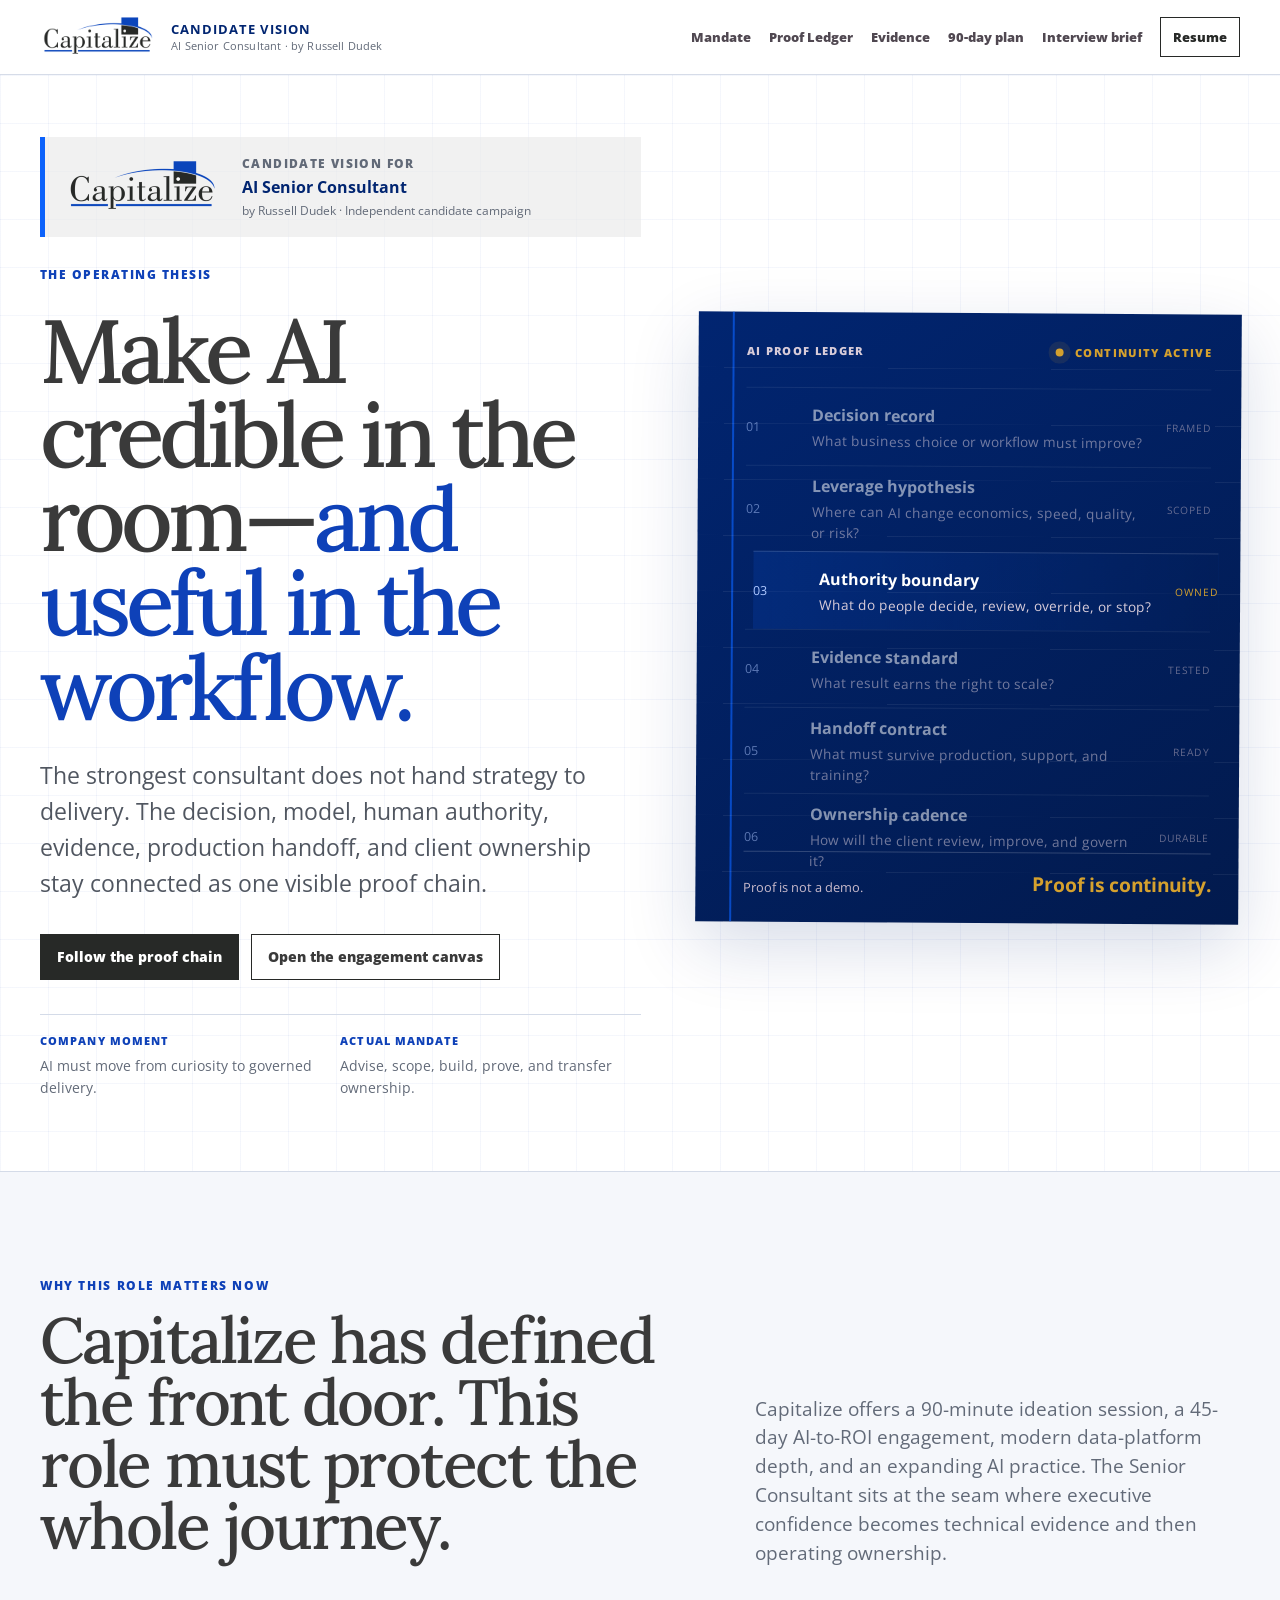
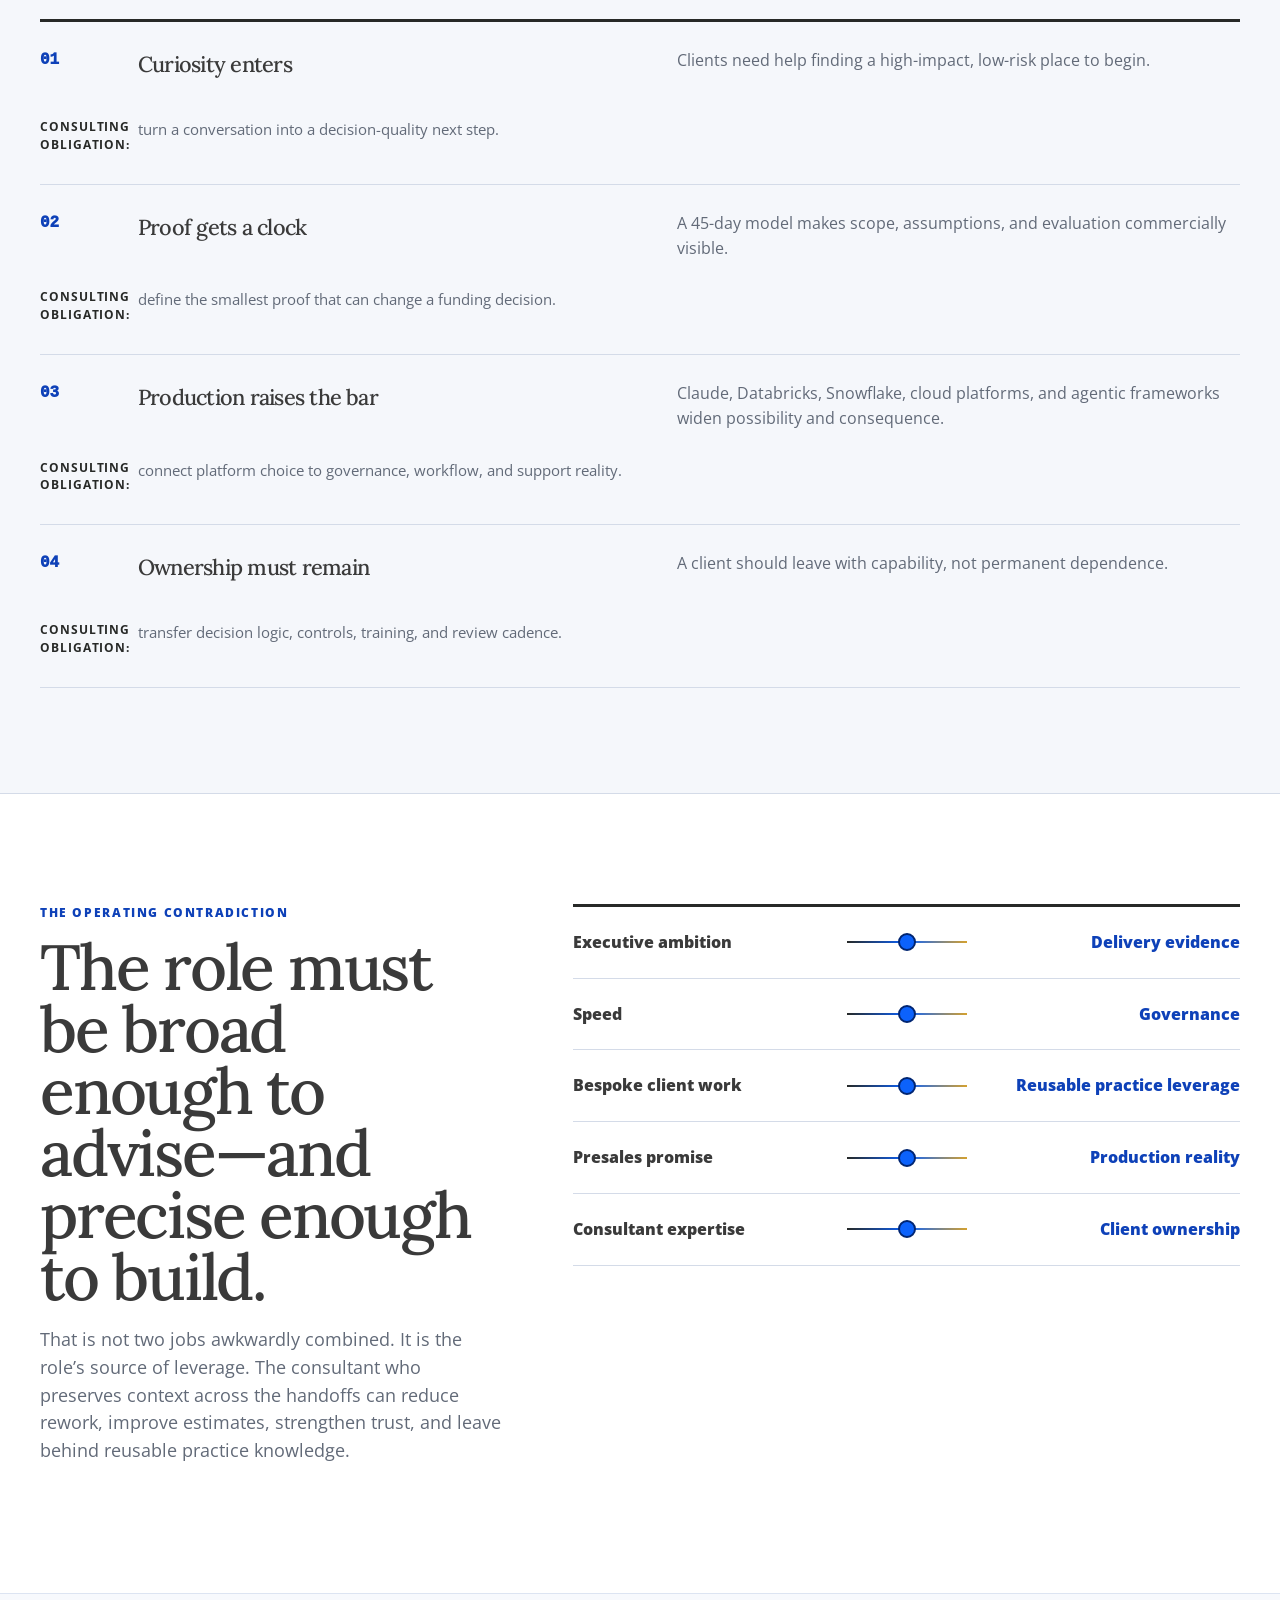
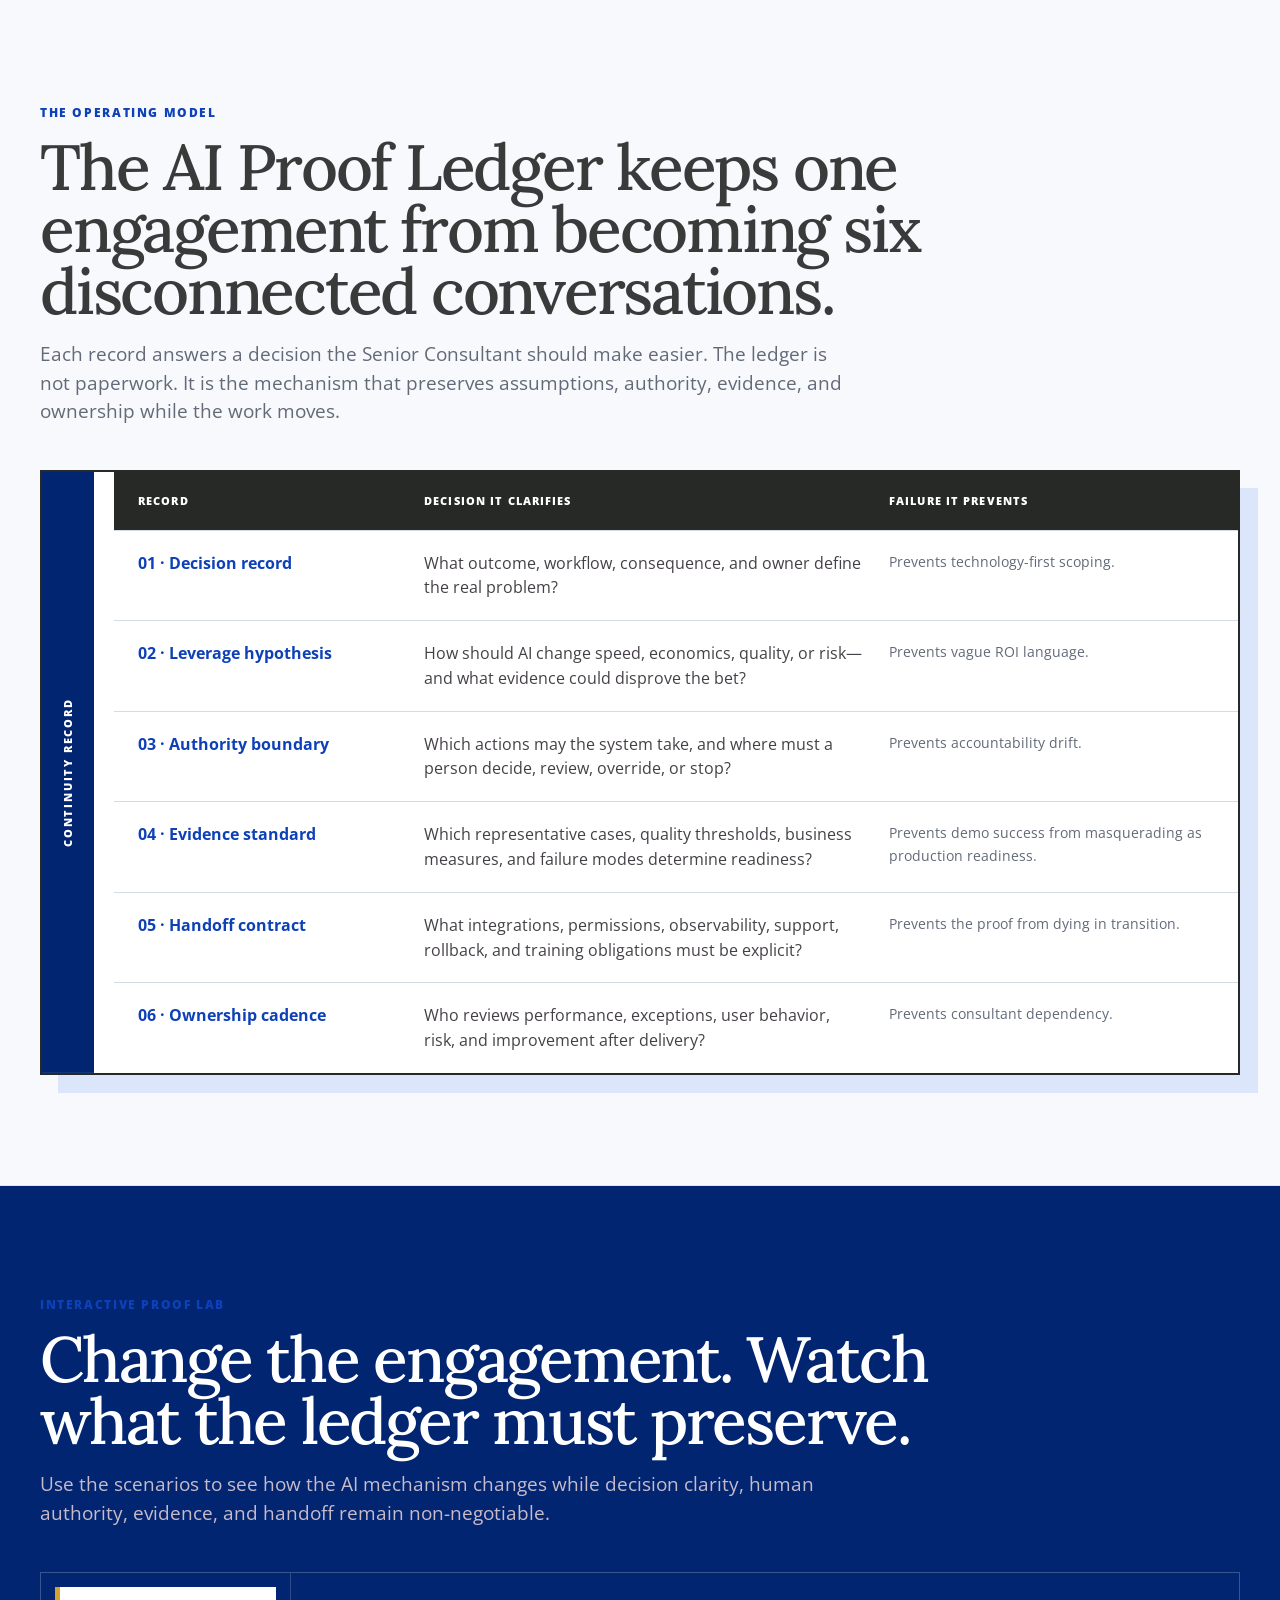
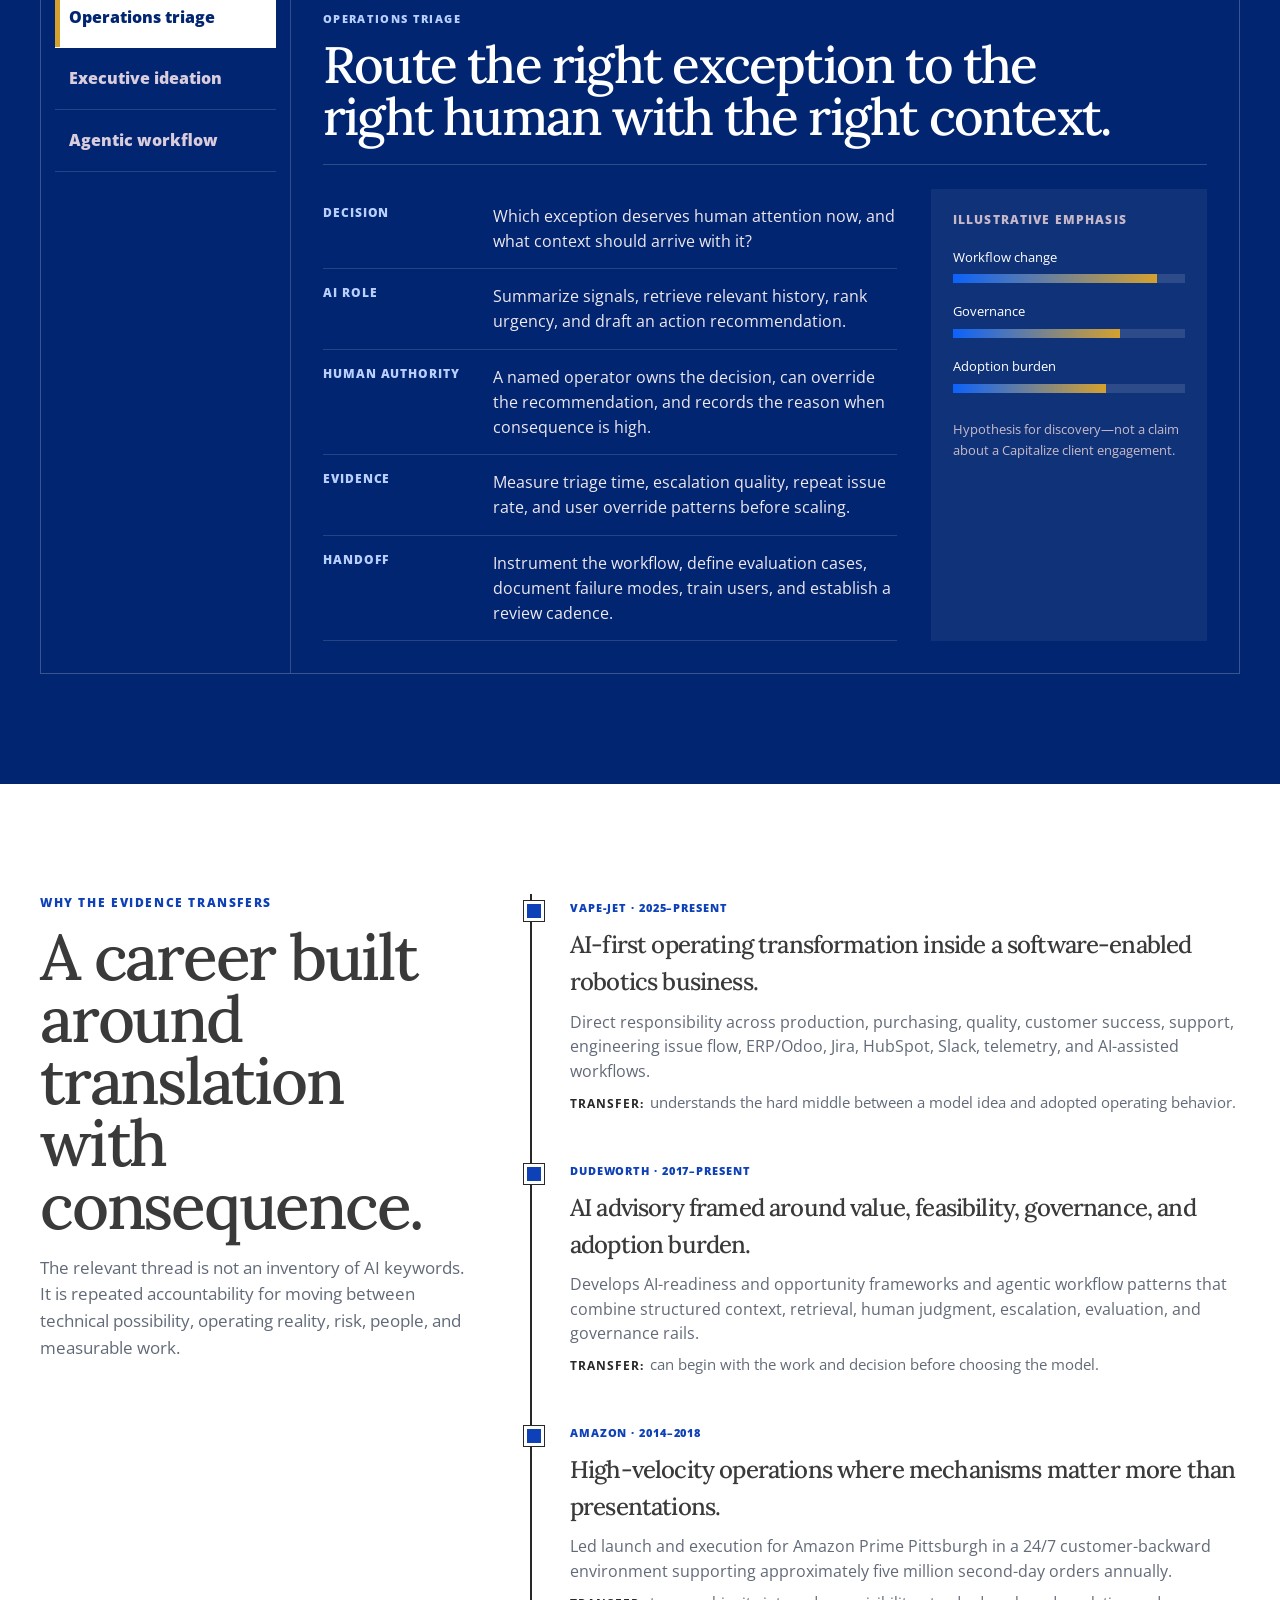
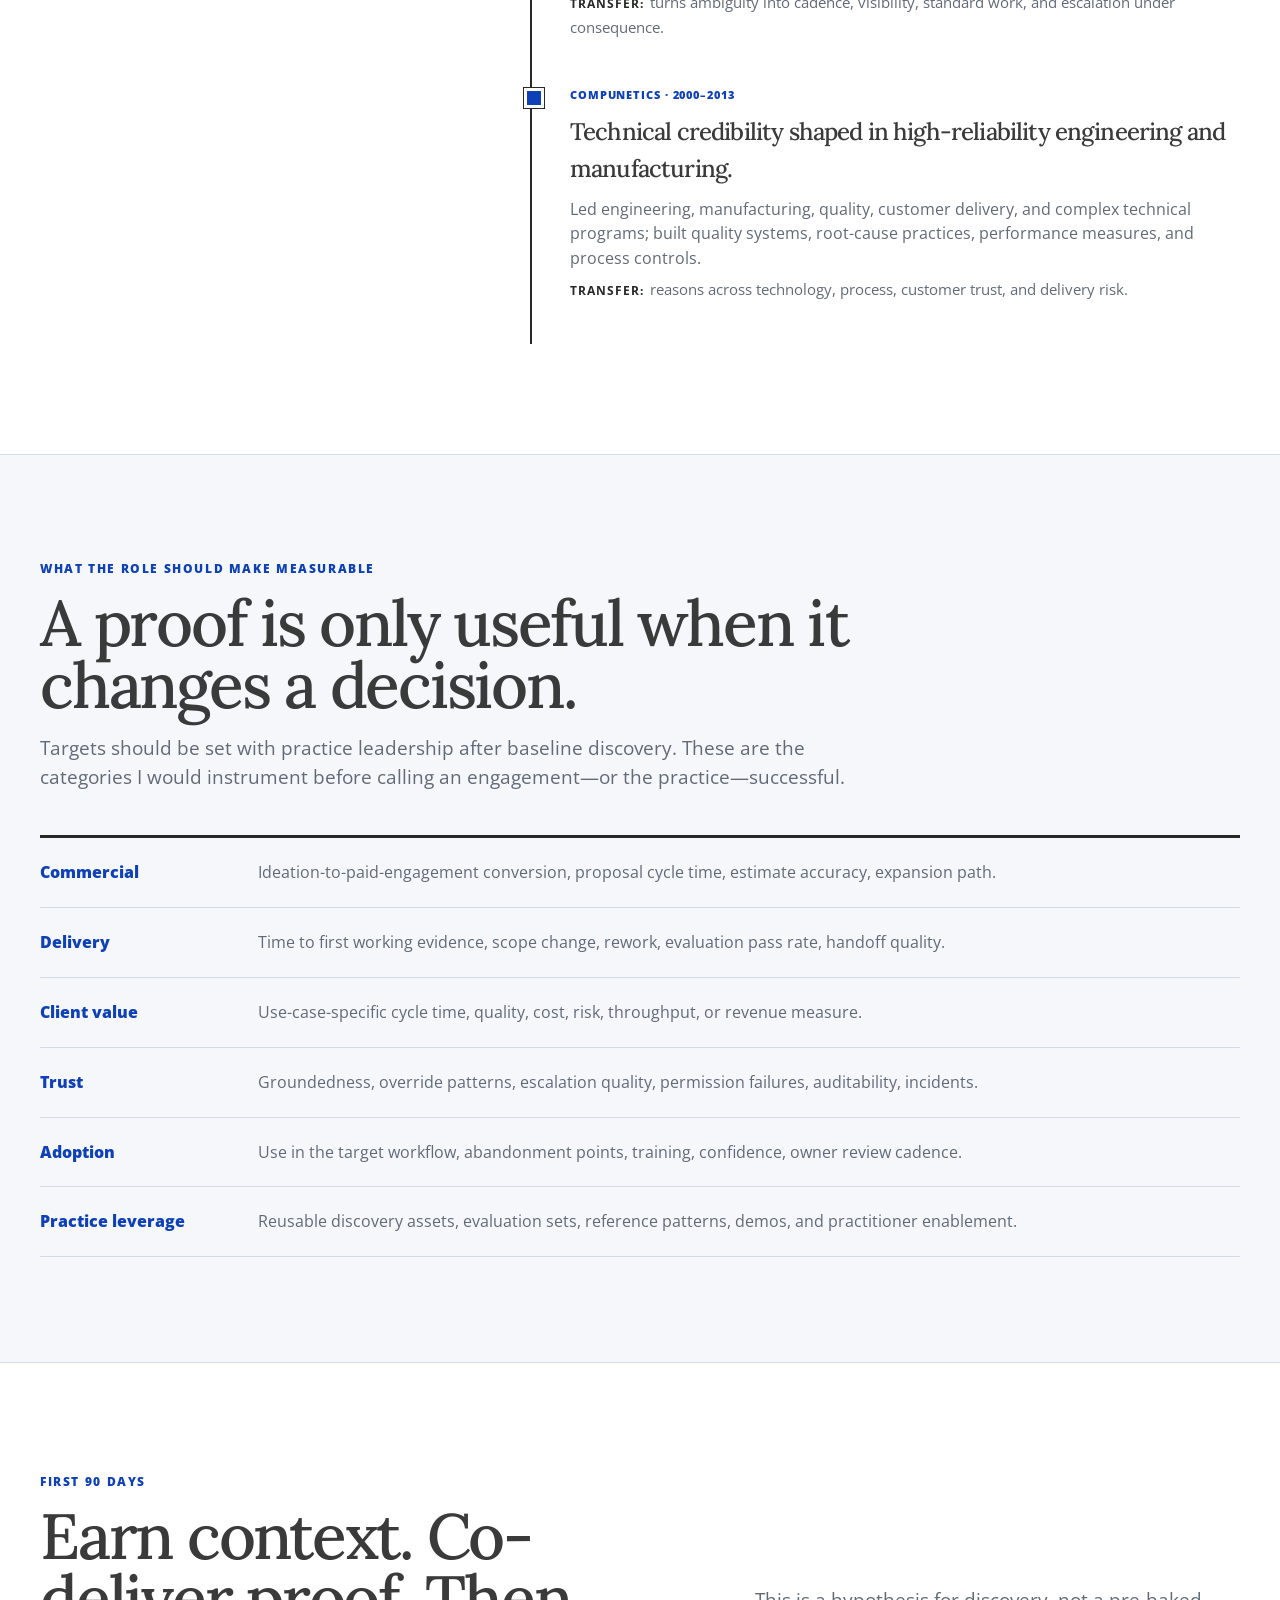
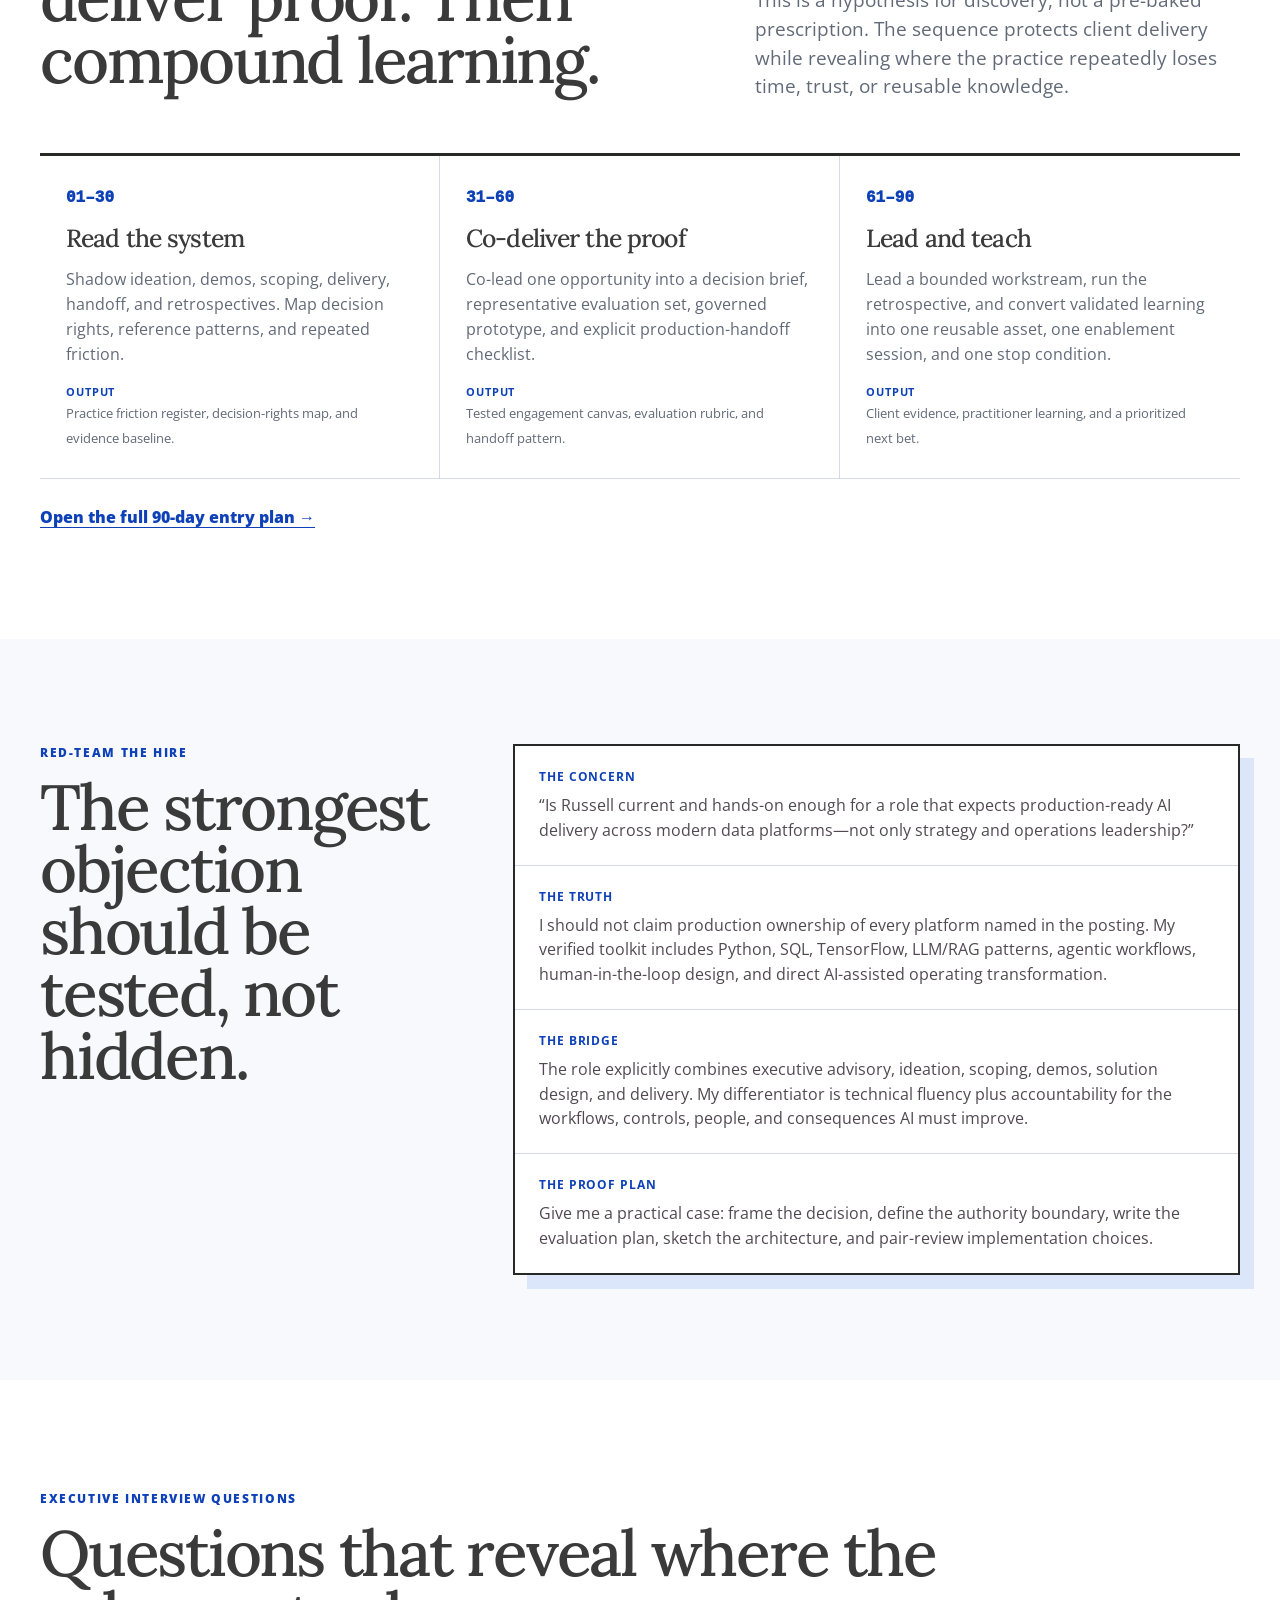
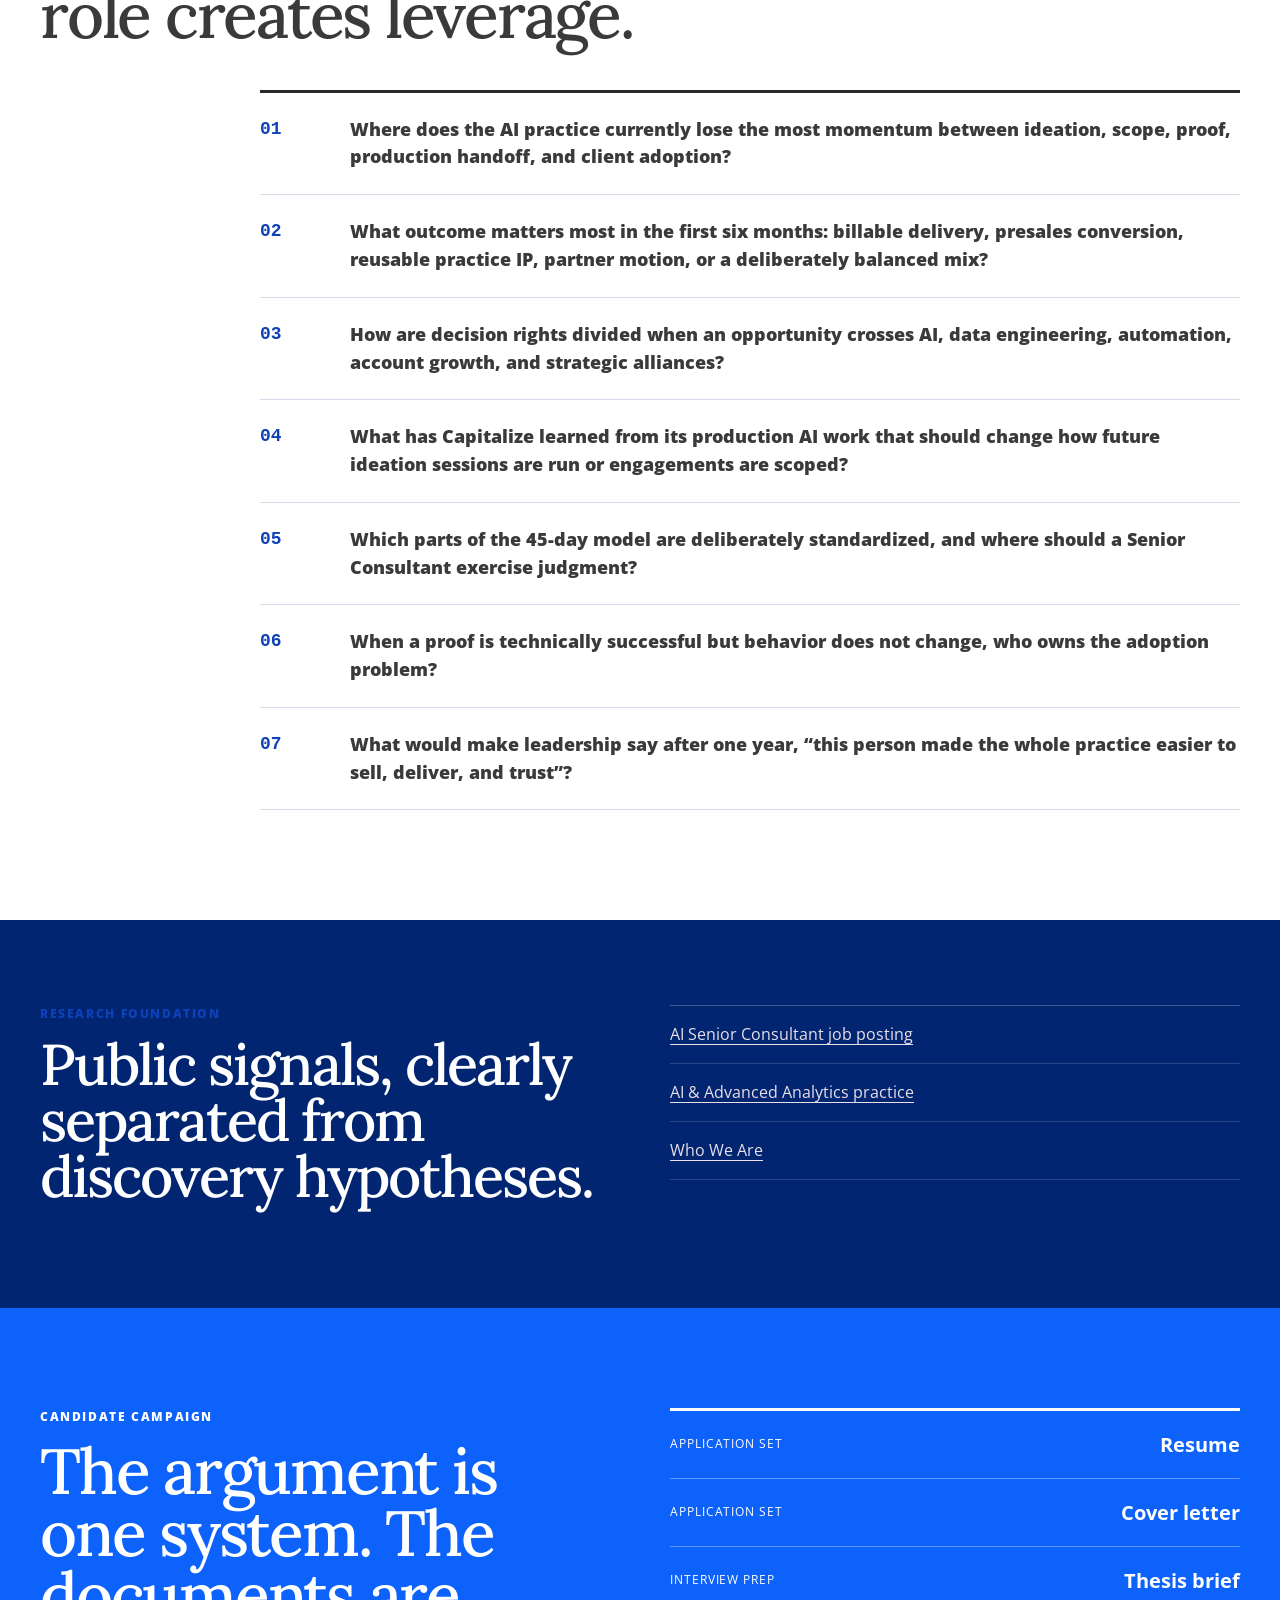
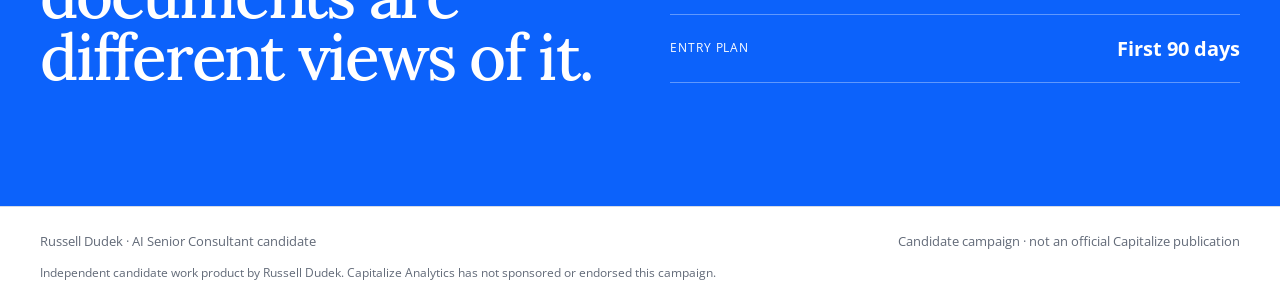
==== commit 2b90acb1: "Implement official Capitalize identity across campaign" ====
--- a/index.html
+++ b/index.html
@@ -1 +1 @@
-<!doctype html><html lang="en"><head><meta charset="utf-8"><meta name="viewport" content="width=device-width, initial-scale=1"><meta name="description" content="Russell Dudek's candidate vision for the AI Senior Consultant role at Capitalize Analytics."><title>Russell Dudek | Capitalize Analytics AI Senior Consultant</title><link rel="icon" href="assets/proof-ledger-mark.svg" type="image/svg+xml"><link rel="stylesheet" href="styles.css"></head><body><a class="skip-link" href="#main">Skip to main content</a><header class="site-header"><nav class="nav wrap" aria-label="Primary navigation"><a class="brand" href="index.html" aria-label="Russell Dudek candidate vision home"><img src="assets/proof-ledger-mark.svg" alt=""><span><strong>Russell Dudek</strong><small>Capitalize Analytics · AI Senior Consultant</small></span></a><button class="nav-toggle" type="button" aria-expanded="false" aria-controls="nav-links">Menu</button><div class="nav-links" id="nav-links"><a href="#mandate">Mandate</a><a href="#ledger">Proof Ledger</a><a href="#evidence">Evidence</a><a href="90-day-plan.html">90-day plan</a><a href="interview-brief.html">Interview brief</a><a class="nav-cta" href="resume.html">Resume</a></div></nav></header><main id="main"><section class="hero" aria-labelledby="hero-title"><div class="wrap hero-grid"><div class="hero-copy"><p class="role-line">Candidate vision · AI Senior Consultant</p><h1 id="hero-title">Make AI credible in the room—<em>and useful in the workflow.</em></h1><p class="lede">The strongest consultant does not hand strategy to delivery. The decision, model, human authority, evidence, production handoff, and client ownership stay connected as one visible proof chain.</p><div class="hero-actions"><a class="btn primary" href="#ledger">Follow the proof chain</a><a class="btn secondary" href="engagement-canvas.html">Open the engagement canvas</a></div><dl class="hero-meta" aria-label="Campaign metadata"><div><dt>Company moment</dt><dd>AI must move from curiosity to governed delivery.</dd></div><div><dt>Actual mandate</dt><dd>Advise, scope, build, prove, and transfer ownership.</dd></div></dl></div><div class="ledger-hero" data-ledger-sequence aria-label="Animated AI Proof Ledger showing continuity across a consulting engagement"><div class="ledger-topline"><span>AI PROOF LEDGER</span><span class="ledger-status"><i aria-hidden="true"></i> CONTINUITY ACTIVE</span></div><div class="ledger-thread" aria-hidden="true"><span></span></div><ol class="ledger-rows"><li data-stage="0"><span class="ledger-num">01</span><div><b>Decision record</b><p>What business choice or workflow must improve?</p></div><span class="ledger-state">framed</span></li><li data-stage="1"><span class="ledger-num">02</span><div><b>Leverage hypothesis</b><p>Where can AI change economics, speed, quality, or risk?</p></div><span class="ledger-state">scoped</span></li><li data-stage="2"><span class="ledger-num">03</span><div><b>Authority boundary</b><p>What do people decide, review, override, or stop?</p></div><span class="ledger-state">owned</span></li><li data-stage="3"><span class="ledger-num">04</span><div><b>Evidence standard</b><p>What result earns the right to scale?</p></div><span class="ledger-state">tested</span></li><li data-stage="4"><span class="ledger-num">05</span><div><b>Handoff contract</b><p>What must survive production, support, and training?</p></div><span class="ledger-state">ready</span></li><li data-stage="5"><span class="ledger-num">06</span><div><b>Ownership cadence</b><p>How will the client review, improve, and govern it?</p></div><span class="ledger-state">durable</span></li></ol><div class="ledger-footer"><span>Proof is not a demo.</span><strong>Proof is continuity.</strong></div></div></div></section><section class="moment" id="mandate"><div class="wrap"><div class="section-intro split-intro"><div><p class="eyebrow">Why this role matters now</p><h2>Capitalize has defined the front door. This role must protect the whole journey.</h2></div><p>Capitalize offers a 90-minute ideation session, a 45-day AI-to-ROI engagement, modern data-platform depth, and an expanding AI practice. The Senior Consultant sits at the seam where executive confidence becomes technical evidence and then operating ownership.</p></div><div class="moment-track" aria-label="Company moment progression"><article><span>01</span><h3>Curiosity enters</h3><p>Clients need help finding a high-impact, low-risk place to begin.</p><b>Consulting obligation:</b><small>turn a conversation into a decision-quality next step.</small></article><article><span>02</span><h3>Proof gets a clock</h3><p>A 45-day model makes scope, assumptions, and evaluation commercially visible.</p><b>Consulting obligation:</b><small>define the smallest proof that can change a funding decision.</small></article><article><span>03</span><h3>Production raises the bar</h3><p>Claude, Databricks, Snowflake, cloud platforms, and agentic frameworks widen possibility and consequence.</p><b>Consulting obligation:</b><small>connect platform choice to governance, workflow, and support reality.</small></article><article><span>04</span><h3>Ownership must remain</h3><p>A client should leave with capability, not permanent dependence.</p><b>Consulting obligation:</b><small>transfer decision logic, controls, training, and review cadence.</small></article></div></div></section><section class="tension-section"><div class="wrap tension-layout"><div class="tension-copy"><p class="eyebrow">The operating contradiction</p><h2>The role must be broad enough to advise—and precise enough to build.</h2><p>That is not two jobs awkwardly combined. It is the role’s source of leverage. The consultant who preserves context across the handoffs can reduce rework, improve estimates, strengthen trust, and leave behind reusable practice knowledge.</p></div><div class="tension-axis" aria-label="Operating tensions"><div><span>Executive ambition</span><i></i><span>Delivery evidence</span></div><div><span>Speed</span><i></i><span>Governance</span></div><div><span>Bespoke client work</span><i></i><span>Reusable practice leverage</span></div><div><span>Presales promise</span><i></i><span>Production reality</span></div><div><span>Consultant expertise</span><i></i><span>Client ownership</span></div></div></div></section><section class="ledger-section" id="ledger"><div class="wrap"><div class="section-intro"><p class="eyebrow">The operating model</p><h2>The AI Proof Ledger keeps one engagement from becoming six disconnected conversations.</h2><p>Each record answers a decision the Senior Consultant should make easier. The ledger is not paperwork. It is the mechanism that preserves assumptions, authority, evidence, and ownership while the work moves.</p></div><div class="ledger-sheet"><div class="ledger-margin" aria-hidden="true">CONTINUITY RECORD</div><div class="ledger-sheet-head"><span>Record</span><span>Decision it clarifies</span><span>Failure it prevents</span></div><article><b>01 · Decision record</b><p>What outcome, workflow, consequence, and owner define the real problem?</p><small>Prevents technology-first scoping.</small></article><article><b>02 · Leverage hypothesis</b><p>How should AI change speed, economics, quality, or risk—and what evidence could disprove the bet?</p><small>Prevents vague ROI language.</small></article><article><b>03 · Authority boundary</b><p>Which actions may the system take, and where must a person decide, review, override, or stop?</p><small>Prevents accountability drift.</small></article><article><b>04 · Evidence standard</b><p>Which representative cases, quality thresholds, business measures, and failure modes determine readiness?</p><small>Prevents demo success from masquerading as production readiness.</small></article><article><b>05 · Handoff contract</b><p>What integrations, permissions, observability, support, rollback, and training obligations must be explicit?</p><small>Prevents the proof from dying in transition.</small></article><article><b>06 · Ownership cadence</b><p>Who reviews performance, exceptions, user behavior, risk, and improvement after delivery?</p><small>Prevents consultant dependency.</small></article></div></div></section><section class="scenario-section" id="scenario-lab"><div class="wrap"><div class="section-intro light"><p class="eyebrow">Interactive proof lab</p><h2>Change the engagement. Watch what the ledger must preserve.</h2><p>Use the scenarios to see how the AI mechanism changes while decision clarity, human authority, evidence, and handoff remain non-negotiable.</p></div><div class="scenario-lab"><div class="scenario-tabs" role="tablist" aria-label="AI engagement scenarios"><button type="button" role="tab" aria-selected="true" aria-controls="scenario-panel" data-scenario="operations">Operations triage</button><button type="button" role="tab" aria-selected="false" aria-controls="scenario-panel" data-scenario="advisory">Executive ideation</button><button type="button" role="tab" aria-selected="false" aria-controls="scenario-panel" data-scenario="agentic">Agentic workflow</button></div><div class="scenario-panel" id="scenario-panel" role="tabpanel" tabindex="0" aria-live="polite"><header><span id="scenario-kicker">OPERATIONS TRIAGE</span><h3 id="scenario-title">Route the right exception to the right human with the right context.</h3></header><div class="scenario-grid"><dl class="scenario-ledger"><div><dt>Decision</dt><dd id="field-decision"></dd></div><div><dt>AI role</dt><dd id="field-ai"></dd></div><div><dt>Human authority</dt><dd id="field-human"></dd></div><div><dt>Evidence</dt><dd id="field-proof"></dd></div><div><dt>Handoff</dt><dd id="field-handoff"></dd></div></dl><div class="scenario-meter" aria-label="Illustrative engagement emphasis"><p>Illustrative emphasis</p><div><span>Workflow change</span><i><b id="meter-workflow"></b></i></div><div><span>Governance</span><i><b id="meter-governance"></b></i></div><div><span>Adoption burden</span><i><b id="meter-adoption"></b></i></div><small>Hypothesis for discovery—not a claim about a Capitalize client engagement.</small></div></div></div></div></div></section><section class="evidence-section" id="evidence"><div class="wrap evidence-layout"><div class="evidence-heading"><p class="eyebrow">Why the evidence transfers</p><h2>A career built around translation with consequence.</h2><p>The relevant thread is not an inventory of AI keywords. It is repeated accountability for moving between technical possibility, operating reality, risk, people, and measurable work.</p></div><div class="evidence-receipts"><article><span>VAPE-JET · 2025–PRESENT</span><h3>AI-first operating transformation inside a software-enabled robotics business.</h3><p>Direct responsibility across production, purchasing, quality, customer success, support, engineering issue flow, ERP/Odoo, Jira, HubSpot, Slack, telemetry, and AI-assisted workflows.</p><b>Transfer:</b><small>understands the hard middle between a model idea and adopted operating behavior.</small></article><article><span>DUDEWORTH · 2017–PRESENT</span><h3>AI advisory framed around value, feasibility, governance, and adoption burden.</h3><p>Develops AI-readiness and opportunity frameworks and agentic workflow patterns that combine structured context, retrieval, human judgment, escalation, evaluation, and governance rails.</p><b>Transfer:</b><small>can begin with the work and decision before choosing the model.</small></article><article><span>AMAZON · 2014–2018</span><h3>High-velocity operations where mechanisms matter more than presentations.</h3><p>Led launch and execution for Amazon Prime Pittsburgh in a 24/7 customer-backward environment supporting approximately five million second-day orders annually.</p><b>Transfer:</b><small>turns ambiguity into cadence, visibility, standard work, and escalation under consequence.</small></article><article><span>COMPUNETICS · 2000–2013</span><h3>Technical credibility shaped in high-reliability engineering and manufacturing.</h3><p>Led engineering, manufacturing, quality, customer delivery, and complex technical programs; built quality systems, root-cause practices, performance measures, and process controls.</p><b>Transfer:</b><small>reasons across technology, process, customer trust, and delivery risk.</small></article></div></div></section><section class="scorecard-section"><div class="wrap"><div class="section-intro"><p class="eyebrow">What the role should make measurable</p><h2>A proof is only useful when it changes a decision.</h2><p>Targets should be set with practice leadership after baseline discovery. These are the categories I would instrument before calling an engagement—or the practice—successful.</p></div><div class="score-lines"><article><span>Commercial</span><p>Ideation-to-paid-engagement conversion, proposal cycle time, estimate accuracy, expansion path.</p></article><article><span>Delivery</span><p>Time to first working evidence, scope change, rework, evaluation pass rate, handoff quality.</p></article><article><span>Client value</span><p>Use-case-specific cycle time, quality, cost, risk, throughput, or revenue measure.</p></article><article><span>Trust</span><p>Groundedness, override patterns, escalation quality, permission failures, auditability, incidents.</p></article><article><span>Adoption</span><p>Use in the target workflow, abandonment points, training, confidence, owner review cadence.</p></article><article><span>Practice leverage</span><p>Reusable discovery assets, evaluation sets, reference patterns, demos, and practitioner enablement.</p></article></div></div></section><section class="entry-section" id="plan"><div class="wrap"><div class="section-intro split-intro"><div><p class="eyebrow">First 90 days</p><h2>Earn context. Co-deliver proof. Then compound learning.</h2></div><p>This is a hypothesis for discovery, not a pre-baked prescription. The sequence protects client delivery while revealing where the practice repeatedly loses time, trust, or reusable knowledge.</p></div><div class="entry-rail"><article><span>01–30</span><h3>Read the system</h3><p>Shadow ideation, demos, scoping, delivery, handoff, and retrospectives. Map decision rights, reference patterns, and repeated friction.</p><b>Output</b><small>Practice friction register, decision-rights map, and evidence baseline.</small></article><article><span>31–60</span><h3>Co-deliver the proof</h3><p>Co-lead one opportunity into a decision brief, representative evaluation set, governed prototype, and explicit production-handoff checklist.</p><b>Output</b><small>Tested engagement canvas, evaluation rubric, and handoff pattern.</small></article><article><span>61–90</span><h3>Lead and teach</h3><p>Lead a bounded workstream, run the retrospective, and convert validated learning into one reusable asset, one enablement session, and one stop condition.</p><b>Output</b><small>Client evidence, practitioner learning, and a prioritized next bet.</small></article></div><a class="text-link" href="90-day-plan.html">Open the full 90-day entry plan →</a></div></section><section class="objection-section"><div class="wrap objection-grid"><div><p class="eyebrow">Red-team the hire</p><h2>The strongest objection should be tested, not hidden.</h2></div><div class="objection-memo"><p><b>The concern</b> “Is Russell current and hands-on enough for a role that expects production-ready AI delivery across modern data platforms—not only strategy and operations leadership?”</p><p><b>The truth</b> I should not claim production ownership of every platform named in the posting. My verified toolkit includes Python, SQL, TensorFlow, LLM/RAG patterns, agentic workflows, human-in-the-loop design, and direct AI-assisted operating transformation.</p><p><b>The bridge</b> The role explicitly combines executive advisory, ideation, scoping, demos, solution design, and delivery. My differentiator is technical fluency plus accountability for the workflows, controls, people, and consequences AI must improve.</p><p><b>The proof plan</b> Give me a practical case: frame the decision, define the authority boundary, write the evaluation plan, sketch the architecture, and pair-review implementation choices.</p></div></div></section><section class="questions-section"><div class="wrap"><div class="section-intro"><p class="eyebrow">Executive interview questions</p><h2>Questions that reveal where the role creates leverage.</h2></div><ol class="question-ledger"><li>Where does the AI practice currently lose the most momentum between ideation, scope, proof, production handoff, and client adoption?</li><li>What outcome matters most in the first six months: billable delivery, presales conversion, reusable practice IP, partner motion, or a deliberately balanced mix?</li><li>How are decision rights divided when an opportunity crosses AI, data engineering, automation, account growth, and strategic alliances?</li><li>What has Capitalize learned from its production AI work that should change how future ideation sessions are run or engagements are scoped?</li><li>Which parts of the 45-day model are deliberately standardized, and where should a Senior Consultant exercise judgment?</li><li>When a proof is technically successful but behavior does not change, who owns the adoption problem?</li><li>What would make leadership say after one year, “this person made the whole practice easier to sell, deliver, and trust”?</li></ol></div></section><section class="sources-section"><div class="wrap sources-grid"><div><p class="eyebrow">Research foundation</p><h2>Public signals, clearly separated from discovery hypotheses.</h2></div><ul><li><a href="https://ats.rippling.com/capitalize-data-analytics-llc/jobs/014035f0-0e5f-47f8-970c-53906fa7d152">AI Senior Consultant job posting</a></li><li><a href="https://capitalizeconsulting.com/ai-and-advanced-analytics/">AI & Advanced Analytics practice</a></li><li><a href="https://capitalizeconsulting.com/who-we-are/">Who We Are</a></li></ul></div></section><section class="final-cta"><div class="wrap final-cta-grid"><div><p class="eyebrow">Candidate campaign</p><h2>The argument is one system. The documents are different views of it.</h2></div><div class="document-links"><a href="resume.html"><span>Application set</span><b>Resume</b></a><a href="cover-letter.html"><span>Application set</span><b>Cover letter</b></a><a href="interview-brief.html"><span>Interview prep</span><b>Thesis brief</b></a><a href="90-day-plan.html"><span>Entry plan</span><b>First 90 days</b></a></div></div></section></main><footer class="site-footer"><div class="wrap"><span>Russell Dudek · AI Senior Consultant candidate</span><span>Candidate campaign · not an official Capitalize publication</span></div></footer><script src="app.js"></script></body></html>+<!doctype html><html lang="en"><head><meta charset="utf-8"><meta name="viewport" content="width=device-width, initial-scale=1"><meta name="description" content="Russell Dudek's candidate vision for the AI Senior Consultant role at Capitalize Analytics."><title>Russell Dudek | Capitalize Analytics AI Senior Consultant</title><link rel="icon" href="assets/brand/capitalize-official-favicon.png" type="image/png"><link rel="stylesheet" href="styles.css"></head><body data-brand-fidelity="cap-v1"><a class="skip-link" href="#main">Skip to main content</a><header class="site-header"><nav class="nav wrap" aria-label="Primary navigation"><a class="brand company-nav-lockup" href="index.html" aria-label="Capitalize Analytics AI Senior Consultant candidate vision by Russell Dudek"><img class="company-nav-logo" src="assets/brand/capitalize-official-logo.png" alt="Capitalize Analytics"><span><strong>Candidate vision</strong><small>AI Senior Consultant · by Russell Dudek</small></span></a><button class="nav-toggle" type="button" aria-expanded="false" aria-controls="nav-links">Menu</button><div class="nav-links" id="nav-links"><a href="#mandate">Mandate</a><a href="#ledger">Proof Ledger</a><a href="#evidence">Evidence</a><a href="90-day-plan.html">90-day plan</a><a href="interview-brief.html">Interview brief</a><a class="nav-cta" href="resume.html">Resume</a></div></nav></header><main id="main"><section class="hero" aria-labelledby="hero-title"><div class="wrap hero-grid"><div class="hero-copy"><div class="company-lockup-hero"><img src="assets/brand/capitalize-official-logo.png" alt="Capitalize Analytics"><div><span>Candidate vision for</span><b>AI Senior Consultant</b><small>by Russell Dudek · Independent candidate campaign</small></div></div><p class="role-line">The operating thesis</p><h1 id="hero-title">Make AI credible in the room—<em>and useful in the workflow.</em></h1><p class="lede">The strongest consultant does not hand strategy to delivery. The decision, model, human authority, evidence, production handoff, and client ownership stay connected as one visible proof chain.</p><div class="hero-actions"><a class="btn primary" href="#ledger">Follow the proof chain</a><a class="btn secondary" href="engagement-canvas.html">Open the engagement canvas</a></div><dl class="hero-meta" aria-label="Campaign metadata"><div><dt>Company moment</dt><dd>AI must move from curiosity to governed delivery.</dd></div><div><dt>Actual mandate</dt><dd>Advise, scope, build, prove, and transfer ownership.</dd></div></dl></div><div class="ledger-hero" data-ledger-sequence aria-label="Animated AI Proof Ledger showing continuity across a consulting engagement"><div class="ledger-topline"><span>AI PROOF LEDGER</span><span class="ledger-status"><i aria-hidden="true"></i> CONTINUITY ACTIVE</span></div><div class="ledger-thread" aria-hidden="true"><span></span></div><ol class="ledger-rows"><li data-stage="0"><span class="ledger-num">01</span><div><b>Decision record</b><p>What business choice or workflow must improve?</p></div><span class="ledger-state">framed</span></li><li data-stage="1"><span class="ledger-num">02</span><div><b>Leverage hypothesis</b><p>Where can AI change economics, speed, quality, or risk?</p></div><span class="ledger-state">scoped</span></li><li data-stage="2"><span class="ledger-num">03</span><div><b>Authority boundary</b><p>What do people decide, review, override, or stop?</p></div><span class="ledger-state">owned</span></li><li data-stage="3"><span class="ledger-num">04</span><div><b>Evidence standard</b><p>What result earns the right to scale?</p></div><span class="ledger-state">tested</span></li><li data-stage="4"><span class="ledger-num">05</span><div><b>Handoff contract</b><p>What must survive production, support, and training?</p></div><span class="ledger-state">ready</span></li><li data-stage="5"><span class="ledger-num">06</span><div><b>Ownership cadence</b><p>How will the client review, improve, and govern it?</p></div><span class="ledger-state">durable</span></li></ol><div class="ledger-footer"><span>Proof is not a demo.</span><strong>Proof is continuity.</strong></div></div></div></section><section class="moment" id="mandate"><div class="wrap"><div class="section-intro split-intro"><div><p class="eyebrow">Why this role matters now</p><h2>Capitalize has defined the front door. This role must protect the whole journey.</h2></div><p>Capitalize offers a 90-minute ideation session, a 45-day AI-to-ROI engagement, modern data-platform depth, and an expanding AI practice. The Senior Consultant sits at the seam where executive confidence becomes technical evidence and then operating ownership.</p></div><div class="moment-track" aria-label="Company moment progression"><article><span>01</span><h3>Curiosity enters</h3><p>Clients need help finding a high-impact, low-risk place to begin.</p><b>Consulting obligation:</b><small>turn a conversation into a decision-quality next step.</small></article><article><span>02</span><h3>Proof gets a clock</h3><p>A 45-day model makes scope, assumptions, and evaluation commercially visible.</p><b>Consulting obligation:</b><small>define the smallest proof that can change a funding decision.</small></article><article><span>03</span><h3>Production raises the bar</h3><p>Claude, Databricks, Snowflake, cloud platforms, and agentic frameworks widen possibility and consequence.</p><b>Consulting obligation:</b><small>connect platform choice to governance, workflow, and support reality.</small></article><article><span>04</span><h3>Ownership must remain</h3><p>A client should leave with capability, not permanent dependence.</p><b>Consulting obligation:</b><small>transfer decision logic, controls, training, and review cadence.</small></article></div></div></section><section class="tension-section"><div class="wrap tension-layout"><div class="tension-copy"><p class="eyebrow">The operating contradiction</p><h2>The role must be broad enough to advise—and precise enough to build.</h2><p>That is not two jobs awkwardly combined. It is the role’s source of leverage. The consultant who preserves context across the handoffs can reduce rework, improve estimates, strengthen trust, and leave behind reusable practice knowledge.</p></div><div class="tension-axis" aria-label="Operating tensions"><div><span>Executive ambition</span><i></i><span>Delivery evidence</span></div><div><span>Speed</span><i></i><span>Governance</span></div><div><span>Bespoke client work</span><i></i><span>Reusable practice leverage</span></div><div><span>Presales promise</span><i></i><span>Production reality</span></div><div><span>Consultant expertise</span><i></i><span>Client ownership</span></div></div></div></section><section class="ledger-section" id="ledger"><div class="wrap"><div class="section-intro"><p class="eyebrow">The operating model</p><h2>The AI Proof Ledger keeps one engagement from becoming six disconnected conversations.</h2><p>Each record answers a decision the Senior Consultant should make easier. The ledger is not paperwork. It is the mechanism that preserves assumptions, authority, evidence, and ownership while the work moves.</p></div><div class="ledger-sheet"><div class="ledger-margin" aria-hidden="true">CONTINUITY RECORD</div><div class="ledger-sheet-head"><span>Record</span><span>Decision it clarifies</span><span>Failure it prevents</span></div><article><b>01 · Decision record</b><p>What outcome, workflow, consequence, and owner define the real problem?</p><small>Prevents technology-first scoping.</small></article><article><b>02 · Leverage hypothesis</b><p>How should AI change speed, economics, quality, or risk—and what evidence could disprove the bet?</p><small>Prevents vague ROI language.</small></article><article><b>03 · Authority boundary</b><p>Which actions may the system take, and where must a person decide, review, override, or stop?</p><small>Prevents accountability drift.</small></article><article><b>04 · Evidence standard</b><p>Which representative cases, quality thresholds, business measures, and failure modes determine readiness?</p><small>Prevents demo success from masquerading as production readiness.</small></article><article><b>05 · Handoff contract</b><p>What integrations, permissions, observability, support, rollback, and training obligations must be explicit?</p><small>Prevents the proof from dying in transition.</small></article><article><b>06 · Ownership cadence</b><p>Who reviews performance, exceptions, user behavior, risk, and improvement after delivery?</p><small>Prevents consultant dependency.</small></article></div></div></section><section class="scenario-section" id="scenario-lab"><div class="wrap"><div class="section-intro light"><p class="eyebrow">Interactive proof lab</p><h2>Change the engagement. Watch what the ledger must preserve.</h2><p>Use the scenarios to see how the AI mechanism changes while decision clarity, human authority, evidence, and handoff remain non-negotiable.</p></div><div class="scenario-lab"><div class="scenario-tabs" role="tablist" aria-label="AI engagement scenarios"><button type="button" role="tab" aria-selected="true" aria-controls="scenario-panel" data-scenario="operations">Operations triage</button><button type="button" role="tab" aria-selected="false" aria-controls="scenario-panel" data-scenario="advisory">Executive ideation</button><button type="button" role="tab" aria-selected="false" aria-controls="scenario-panel" data-scenario="agentic">Agentic workflow</button></div><div class="scenario-panel" id="scenario-panel" role="tabpanel" tabindex="0" aria-live="polite"><header><span id="scenario-kicker">OPERATIONS TRIAGE</span><h3 id="scenario-title">Route the right exception to the right human with the right context.</h3></header><div class="scenario-grid"><dl class="scenario-ledger"><div><dt>Decision</dt><dd id="field-decision"></dd></div><div><dt>AI role</dt><dd id="field-ai"></dd></div><div><dt>Human authority</dt><dd id="field-human"></dd></div><div><dt>Evidence</dt><dd id="field-proof"></dd></div><div><dt>Handoff</dt><dd id="field-handoff"></dd></div></dl><div class="scenario-meter" aria-label="Illustrative engagement emphasis"><p>Illustrative emphasis</p><div><span>Workflow change</span><i><b id="meter-workflow"></b></i></div><div><span>Governance</span><i><b id="meter-governance"></b></i></div><div><span>Adoption burden</span><i><b id="meter-adoption"></b></i></div><small>Hypothesis for discovery—not a claim about a Capitalize client engagement.</small></div></div></div></div></div></section><section class="evidence-section" id="evidence"><div class="wrap evidence-layout"><div class="evidence-heading"><p class="eyebrow">Why the evidence transfers</p><h2>A career built around translation with consequence.</h2><p>The relevant thread is not an inventory of AI keywords. It is repeated accountability for moving between technical possibility, operating reality, risk, people, and measurable work.</p></div><div class="evidence-receipts"><article><span>VAPE-JET · 2025–PRESENT</span><h3>AI-first operating transformation inside a software-enabled robotics business.</h3><p>Direct responsibility across production, purchasing, quality, customer success, support, engineering issue flow, ERP/Odoo, Jira, HubSpot, Slack, telemetry, and AI-assisted workflows.</p><b>Transfer:</b><small>understands the hard middle between a model idea and adopted operating behavior.</small></article><article><span>DUDEWORTH · 2017–PRESENT</span><h3>AI advisory framed around value, feasibility, governance, and adoption burden.</h3><p>Develops AI-readiness and opportunity frameworks and agentic workflow patterns that combine structured context, retrieval, human judgment, escalation, evaluation, and governance rails.</p><b>Transfer:</b><small>can begin with the work and decision before choosing the model.</small></article><article><span>AMAZON · 2014–2018</span><h3>High-velocity operations where mechanisms matter more than presentations.</h3><p>Led launch and execution for Amazon Prime Pittsburgh in a 24/7 customer-backward environment supporting approximately five million second-day orders annually.</p><b>Transfer:</b><small>turns ambiguity into cadence, visibility, standard work, and escalation under consequence.</small></article><article><span>COMPUNETICS · 2000–2013</span><h3>Technical credibility shaped in high-reliability engineering and manufacturing.</h3><p>Led engineering, manufacturing, quality, customer delivery, and complex technical programs; built quality systems, root-cause practices, performance measures, and process controls.</p><b>Transfer:</b><small>reasons across technology, process, customer trust, and delivery risk.</small></article></div></div></section><section class="scorecard-section"><div class="wrap"><div class="section-intro"><p class="eyebrow">What the role should make measurable</p><h2>A proof is only useful when it changes a decision.</h2><p>Targets should be set with practice leadership after baseline discovery. These are the categories I would instrument before calling an engagement—or the practice—successful.</p></div><div class="score-lines"><article><span>Commercial</span><p>Ideation-to-paid-engagement conversion, proposal cycle time, estimate accuracy, expansion path.</p></article><article><span>Delivery</span><p>Time to first working evidence, scope change, rework, evaluation pass rate, handoff quality.</p></article><article><span>Client value</span><p>Use-case-specific cycle time, quality, cost, risk, throughput, or revenue measure.</p></article><article><span>Trust</span><p>Groundedness, override patterns, escalation quality, permission failures, auditability, incidents.</p></article><article><span>Adoption</span><p>Use in the target workflow, abandonment points, training, confidence, owner review cadence.</p></article><article><span>Practice leverage</span><p>Reusable discovery assets, evaluation sets, reference patterns, demos, and practitioner enablement.</p></article></div></div></section><section class="entry-section" id="plan"><div class="wrap"><div class="section-intro split-intro"><div><p class="eyebrow">First 90 days</p><h2>Earn context. Co-deliver proof. Then compound learning.</h2></div><p>This is a hypothesis for discovery, not a pre-baked prescription. The sequence protects client delivery while revealing where the practice repeatedly loses time, trust, or reusable knowledge.</p></div><div class="entry-rail"><article><span>01–30</span><h3>Read the system</h3><p>Shadow ideation, demos, scoping, delivery, handoff, and retrospectives. Map decision rights, reference patterns, and repeated friction.</p><b>Output</b><small>Practice friction register, decision-rights map, and evidence baseline.</small></article><article><span>31–60</span><h3>Co-deliver the proof</h3><p>Co-lead one opportunity into a decision brief, representative evaluation set, governed prototype, and explicit production-handoff checklist.</p><b>Output</b><small>Tested engagement canvas, evaluation rubric, and handoff pattern.</small></article><article><span>61–90</span><h3>Lead and teach</h3><p>Lead a bounded workstream, run the retrospective, and convert validated learning into one reusable asset, one enablement session, and one stop condition.</p><b>Output</b><small>Client evidence, practitioner learning, and a prioritized next bet.</small></article></div><a class="text-link" href="90-day-plan.html">Open the full 90-day entry plan →</a></div></section><section class="objection-section"><div class="wrap objection-grid"><div><p class="eyebrow">Red-team the hire</p><h2>The strongest objection should be tested, not hidden.</h2></div><div class="objection-memo"><p><b>The concern</b> “Is Russell current and hands-on enough for a role that expects production-ready AI delivery across modern data platforms—not only strategy and operations leadership?”</p><p><b>The truth</b> I should not claim production ownership of every platform named in the posting. My verified toolkit includes Python, SQL, TensorFlow, LLM/RAG patterns, agentic workflows, human-in-the-loop design, and direct AI-assisted operating transformation.</p><p><b>The bridge</b> The role explicitly combines executive advisory, ideation, scoping, demos, solution design, and delivery. My differentiator is technical fluency plus accountability for the workflows, controls, people, and consequences AI must improve.</p><p><b>The proof plan</b> Give me a practical case: frame the decision, define the authority boundary, write the evaluation plan, sketch the architecture, and pair-review implementation choices.</p></div></div></section><section class="questions-section"><div class="wrap"><div class="section-intro"><p class="eyebrow">Executive interview questions</p><h2>Questions that reveal where the role creates leverage.</h2></div><ol class="question-ledger"><li>Where does the AI practice currently lose the most momentum between ideation, scope, proof, production handoff, and client adoption?</li><li>What outcome matters most in the first six months: billable delivery, presales conversion, reusable practice IP, partner motion, or a deliberately balanced mix?</li><li>How are decision rights divided when an opportunity crosses AI, data engineering, automation, account growth, and strategic alliances?</li><li>What has Capitalize learned from its production AI work that should change how future ideation sessions are run or engagements are scoped?</li><li>Which parts of the 45-day model are deliberately standardized, and where should a Senior Consultant exercise judgment?</li><li>When a proof is technically successful but behavior does not change, who owns the adoption problem?</li><li>What would make leadership say after one year, “this person made the whole practice easier to sell, deliver, and trust”?</li></ol></div></section><section class="sources-section"><div class="wrap sources-grid"><div><p class="eyebrow">Research foundation</p><h2>Public signals, clearly separated from discovery hypotheses.</h2></div><ul><li><a href="https://ats.rippling.com/capitalize-data-analytics-llc/jobs/014035f0-0e5f-47f8-970c-53906fa7d152">AI Senior Consultant job posting</a></li><li><a href="https://capitalizeconsulting.com/ai-and-advanced-analytics/">AI & Advanced Analytics practice</a></li><li><a href="https://capitalizeconsulting.com/who-we-are/">Who We Are</a></li></ul></div></section><section class="final-cta"><div class="wrap final-cta-grid"><div><p class="eyebrow">Candidate campaign</p><h2>The argument is one system. The documents are different views of it.</h2></div><div class="document-links"><a href="resume.html"><span>Application set</span><b>Resume</b></a><a href="cover-letter.html"><span>Application set</span><b>Cover letter</b></a><a href="interview-brief.html"><span>Interview prep</span><b>Thesis brief</b></a><a href="90-day-plan.html"><span>Entry plan</span><b>First 90 days</b></a></div></div></section></main><footer class="site-footer"><div class="wrap"><span>Russell Dudek · AI Senior Consultant candidate</span><span>Candidate campaign · not an official Capitalize publication</span></div><p class="independent-note">Independent candidate work product by Russell Dudek. Capitalize Analytics has not sponsored or endorsed this campaign.</p></footer><script src="app.js"></script></body></html>
--- a/styles.css
+++ b/styles.css
@@ -1 +1,6 @@
-:root{--ink:#17141a;--muted:#655f68;--paper:#ffffff;--fog:#f5f2f6;--line:#ded7e0;--plum:#7a005d;--violet:#a72d85;--acid:#d8ff57;--night:#211722;--max:1180px;--shadow:0 24px 70px rgba(42,20,38,0.12);}*{box-sizing:border-box;}html{scroll-behavior:smooth;}body{margin:0;color:var(--ink);background:var(--paper);font-family:Arial,Helvetica,sans-serif;line-height:1.55;text-rendering:optimizeLegibility;}a{color:inherit;}button,input,select{font:inherit;}button{cursor:pointer;}img{max-width:100%;}.skip-link{position:fixed;left:12px;top:12px;transform:translateY(-180%);padding:10px 14px;background:var(--ink);color:#fff;z-index:1000;}.skip-link:focus{transform:translateY(0);}.site-header{position:sticky;top:0;z-index:50;background:rgba(255,255,255,.94);backdrop-filter:blur(16px);border-bottom:1px solid var(--line);}.nav{width:min(var(--max),calc(100% - 40px));min-height:72px;margin:auto;display:flex;align-items:center;justify-content:space-between;gap:20px;}.brand{display:flex;align-items:baseline;gap:10px;text-decoration:none;font-weight:900;letter-spacing:-.03em;}.brand span{color:var(--plum);}.brand small{font-size:.68rem;color:var(--muted);letter-spacing:.08em;text-transform:uppercase;}.nav-links{display:flex;gap:18px;align-items:center;}.nav-links a{text-decoration:none;font-size:.82rem;font-weight:800;color:#4f4952;}.nav-links a:hover,.nav-links a:focus-visible{color:var(--plum);}.nav-links .nav-cta{border:1px solid var(--ink);padding:8px 12px;color:var(--ink);}.wrap{width:min(var(--max),calc(100% - 40px));margin:auto;}section{position:relative;}.hero{min-height:calc(100vh - 72px);display:flex;align-items:center;padding:64px 0 70px;overflow:hidden;background:linear-gradient(90deg,rgba(122,0,93,.035) 1px,transparent 1px),linear-gradient(rgba(122,0,93,.035) 1px,transparent 1px),#fff;background-size:48px 48px;}.hero-grid{display:grid;grid-template-columns:1.12fr .88fr;gap:64px;align-items:center;}.role-line{margin:0 0 28px;font-weight:800;color:var(--muted);letter-spacing:.02em;}.hero h1{margin:0;max-width:820px;font-size:clamp(3.7rem,7.8vw,7.5rem);line-height:.88;letter-spacing:-.07em;font-weight:950;}.hero h1 em{color:var(--plum);font-style:normal;}.hero .lede{max-width:780px;margin:30px 0 0;font-size:clamp(1.15rem,2vw,1.48rem);line-height:1.45;color:#4d4650;}.hero-actions{display:flex;gap:12px;flex-wrap:wrap;margin-top:34px;}.btn{display:inline-flex;align-items:center;min-height:46px;padding:0 16px;border:1px solid var(--ink);text-decoration:none;font-weight:900;font-size:.86rem;}.btn.primary{background:var(--ink);color:#fff;}.btn.secondary{background:#fff;}.btn:hover,.btn:focus-visible{outline:3px solid var(--acid);outline-offset:2px;}.specimen{background:var(--paper);color:var(--ink);padding:30px;min-height:560px;border:1px solid var(--ink);border-top:12px solid var(--plum);box-shadow:18px 18px 0 var(--fog);transform:none;position:relative;overflow:hidden;}.specimen:before{content:"";position:absolute;width:1px;height:100%;left:133px;top:0;background:rgba(122,0,93,.18);}.specimen-head{display:flex;justify-content:space-between;gap:20px;align-items:flex-start;margin-bottom:44px;position:relative;}.specimen-title{margin:0;font-size:1.3rem;letter-spacing:-.02em;}.specimen-code{color:var(--plum);font-family:ui-monospace,SFMono-Regular,Menlo,monospace;font-size:.72rem;}.bench-row{display:grid;grid-template-columns:105px 1fr;gap:16px;padding:15px 0;border-top:1px solid var(--line);position:relative;}.bench-row b{color:var(--plum);font-size:.78rem;text-transform:uppercase;letter-spacing:.08em;}.bench-row span{color:var(--ink);font-size:.98rem;}.specimen-note{margin-top:32px;padding:18px;border-left:4px solid var(--plum);background:var(--fog);font-weight:800;}.editorial-band{padding:92px 0;background:var(--fog);border-block:1px solid var(--line);}.section-head{max-width:900px;margin-bottom:42px;}.section-head h2{margin:0;font-size:clamp(2.7rem,5.5vw,5.5rem);line-height:.96;letter-spacing:-.055em;}.section-head p{margin:20px 0 0;max-width:800px;font-size:1.17rem;color:var(--muted);}.moment-rail{border-top:3px solid var(--ink);}.moment{display:grid;grid-template-columns:150px 1.2fr .8fr;gap:28px;padding:28px 0;border-bottom:1px solid var(--line);align-items:start;}.moment .signal{font-weight:950;font-size:1.1rem;color:var(--plum);}.moment h3{margin:0 0 8px;font-size:1.38rem;letter-spacing:-.025em;}.moment p{margin:0;color:var(--muted);}.moment .implication{color:var(--ink);font-weight:800;}.thesis{padding:110px 0;}.thesis-grid{display:grid;grid-template-columns:.72fr 1.28fr;gap:64px;align-items:start;}.thesis-mark{position:sticky;top:110px;border-left:10px solid var(--plum);padding:10px 0 10px 24px;}.thesis-mark strong{display:block;font-size:clamp(2.4rem,4vw,4.5rem);line-height:.96;letter-spacing:-.05em;}.thesis-mark span{display:block;margin-top:12px;color:var(--muted);font-weight:700;}.thesis-copy>p{margin:0 0 32px;font-size:1.4rem;line-height:1.45;}.bench-stations{border-top:1px solid var(--ink);}.station{display:grid;grid-template-columns:58px 160px 1fr;gap:20px;padding:22px 0;border-bottom:1px solid var(--line);}.station .n{font-family:ui-monospace,SFMono-Regular,Menlo,monospace;color:var(--plum);font-weight:900;}.station h3{margin:0;font-size:1.1rem;}.station p{margin:0;color:var(--muted);}.canvas-section{padding:100px 0;background:var(--night);color:#fff;}.canvas-section .section-head p{color:#c9becb;}.canvas-shell{display:grid;grid-template-columns:280px 1fr;border:1px solid rgba(255,255,255,.18);}.canvas-menu{border-right:1px solid rgba(255,255,255,.18);padding:16px;}.canvas-menu button{width:100%;text-align:left;border:0;background:transparent;color:#ddd0df;padding:16px 14px;border-bottom:1px solid rgba(255,255,255,.12);font-weight:850;}.canvas-menu button[aria-selected="true"]{background:var(--acid);color:var(--ink);}.canvas-detail{padding:32px;}.canvas-detail h3{margin:0 0 24px;font-size:2rem;letter-spacing:-.04em;}.canvas-lines{border-top:1px solid rgba(255,255,255,.18);}.canvas-line{display:grid;grid-template-columns:175px 1fr;gap:20px;padding:16px 0;border-bottom:1px solid rgba(255,255,255,.14);}.canvas-line b{color:var(--acid);font-size:.78rem;text-transform:uppercase;letter-spacing:.08em;}.canvas-line span{color:#eee8ef;}.hypothesis-note{margin-top:18px;color:#c9becb;font-size:.86rem;}.evidence{padding:110px 0;}.evidence-trail{max-width:980px;margin-left:auto;border-left:2px solid var(--ink);}.evidence-item{position:relative;padding:8px 0 42px 42px;}.evidence-item:before{content:"";position:absolute;left:-8px;top:12px;width:14px;height:14px;background:var(--plum);border:3px solid #fff;box-shadow:0 0 0 1px var(--ink);}.evidence-item .meta{color:var(--plum);font-size:.78rem;font-weight:950;letter-spacing:.08em;text-transform:uppercase;}.evidence-item h3{margin:6px 0 10px;font-size:1.55rem;letter-spacing:-.03em;}.evidence-item p{margin:0;color:var(--muted);font-size:1.02rem;}.evidence-item .transfer{margin-top:10px;color:var(--ink);font-weight:850;}.scorecard{padding:100px 0;background:var(--fog);border-block:1px solid var(--line);}.score-table{width:100%;border-collapse:collapse;background:#fff;}.score-table th,.score-table td{padding:18px 16px;border-bottom:1px solid var(--line);vertical-align:top;text-align:left;}.score-table th{background:var(--ink);color:#fff;font-size:.8rem;text-transform:uppercase;letter-spacing:.08em;}.score-table td:first-child{font-weight:950;color:var(--plum);width:18%;}.score-table td:nth-child(2){width:41%;}.score-table td:nth-child(3){color:var(--muted);}.entry-plan{padding:110px 0;}.pass-stack{border-top:3px solid var(--ink);}.pass{display:grid;grid-template-columns:170px 1fr 320px;gap:32px;padding:32px 0;border-bottom:1px solid var(--line);}.pass h3{margin:0;font-size:1.6rem;letter-spacing:-.03em;}.pass ul{margin:0;padding-left:20px;color:var(--muted);}.pass .output{background:var(--fog);padding:18px;font-weight:850;}.pass .output b{color:var(--plum);display:block;margin-bottom:6px;}.red-team{padding:100px 0;background:#fff8fb;border-block:1px solid #efcadf;}.memo{max-width:980px;margin:auto;border:2px solid var(--ink);background:#fff;box-shadow:14px 14px 0 var(--acid);}.memo-head{padding:22px 26px;display:flex;justify-content:space-between;gap:20px;border-bottom:2px solid var(--ink);}.memo-head strong{color:var(--plum);text-transform:uppercase;letter-spacing:.11em;}.memo-row{display:grid;grid-template-columns:160px 1fr;gap:24px;padding:24px 26px;border-bottom:1px solid var(--line);}.memo-row:last-child{border-bottom:0;}.memo-row b{font-size:.82rem;text-transform:uppercase;letter-spacing:.08em;}.memo-row p{margin:0;color:#514a53;}.memo-row p strong{color:var(--ink);}.questions{padding:110px 0;}.question-list{counter-reset:q;max-width:980px;margin-left:auto;}.question{counter-increment:q;display:grid;grid-template-columns:70px 1fr;gap:22px;padding:24px 0;border-top:1px solid var(--line);}.question:before{content:counter(q,decimal-leading-zero);font-family:ui-monospace,SFMono-Regular,Menlo,monospace;font-weight:900;color:var(--plum);}.question p{margin:0;font-size:1.18rem;font-weight:780;}.sources{padding:82px 0;background:var(--night);color:#fff;}.sources h2{margin:0 0 24px;font-size:2.2rem;}.source-list{display:grid;gap:12px;}.source-list a{color:#ddd0df;text-underline-offset:3px;}.source-list a:hover{color:var(--acid);}.site-footer{padding:28px 0;border-top:1px solid var(--line);}.footer-row{display:flex;justify-content:space-between;gap:20px;flex-wrap:wrap;color:var(--muted);font-size:.86rem;}.footer-row a{font-weight:800;}.doc-toolbar{position:sticky;top:0;z-index:20;background:rgba(23,20,26,.96);color:#fff;min-height:56px;display:flex;align-items:center;}.doc-toolbar .wrap{display:flex;justify-content:space-between;align-items:center;gap:14px;}.doc-toolbar a{color:#fff;text-decoration:none;font-weight:800;font-size:.82rem;}.doc-toolbar button{border:1px solid rgba(255,255,255,.35);background:transparent;color:#fff;padding:8px 12px;font-weight:900;}.doc-body{background:#dcd7dd;padding:34px 0 60px;}.paper{width:8.5in;min-height:11in;margin:0 auto 24px;background:#fff;box-shadow:0 14px 44px rgba(0,0,0,.17);}.resume-page{width:8.5in;height:11in;padding:.38in .48in .34in;background:#fff;overflow:hidden;position:relative;}.resume-top{display:grid;grid-template-columns:1.2fr .8fr;gap:.2in;align-items:end;border-bottom:3px solid var(--ink);padding-bottom:.14in;}.resume-name{font-size:30pt;line-height:.92;letter-spacing:-.045em;font-weight:950;}.resume-title{color:var(--plum);font-size:11.3pt;font-weight:900;margin-top:7px;}.resume-contact{text-align:right;font-size:8.3pt;line-height:1.5;color:#4e4850;}.resume-summary{font-size:9.4pt;line-height:1.4;margin:.15in 0 .11in;color:#3f3941;}.resume-grid{display:grid;grid-template-columns:1fr 2.55fr;gap:.23in;}.resume-side{border-right:1px solid var(--line);padding-right:.16in;}.resume-side h2,.resume-main h2{font-size:9.2pt;text-transform:uppercase;letter-spacing:.09em;margin:.1in 0 .08in;color:var(--plum);}.resume-side ul{list-style:none;margin:0;padding:0;font-size:8.1pt;line-height:1.38;}.resume-side li{margin-bottom:4px;}.role{margin-bottom:.12in;}.role-head{display:flex;justify-content:space-between;gap:10px;align-items:baseline;}.role-head strong{font-size:10.1pt;}.role-head span{font-size:7.9pt;color:var(--muted);white-space:nowrap;}.role-sub{font-size:8.4pt;font-weight:900;color:var(--plum);margin:1px 0 5px;}.role ul{margin:0;padding-left:14px;font-size:8.15pt;line-height:1.35;}.role li{margin-bottom:3px;}.resume-footer{position:absolute;left:.48in;right:.48in;bottom:.18in;display:flex;justify-content:space-between;color:var(--muted);font-size:7.4pt;border-top:1px solid var(--line);padding-top:5px;}.resume-callout{border-left:5px solid var(--acid);background:var(--fog);padding:8px 10px;font-size:8.5pt;line-height:1.35;margin-bottom:.12in;}.cover-page{width:8.5in;height:11in;padding:.55in .68in .5in;background:#fff;overflow:hidden;position:relative;}.cover-head{display:flex;justify-content:space-between;align-items:flex-end;gap:.3in;padding-bottom:.18in;border-bottom:4px solid var(--plum);}.cover-name{font-size:25pt;font-weight:950;letter-spacing:-.04em;}.cover-role{font-size:10pt;font-weight:900;color:var(--plum);margin-top:4px;}.cover-meta{text-align:right;font-size:8.5pt;color:var(--muted);line-height:1.45;}.cover-date{margin:.34in 0 .2in;font-size:9.5pt;}.cover-greeting{font-weight:900;margin-bottom:.16in;font-size:10.3pt;}.cover-body p{font-size:10.35pt;line-height:1.47;margin:0 0 .15in;}.cover-thesis{font-size:16pt !important;line-height:1.25 !important;font-weight:950;letter-spacing:-.025em;color:var(--plum);border-left:6px solid var(--acid);padding-left:.16in;margin:.18in 0 !important;}.cover-sign{margin-top:.2in;font-size:10.3pt;}.cover-footer{position:absolute;left:.68in;right:.68in;bottom:.26in;border-top:1px solid var(--line);padding-top:7px;display:flex;justify-content:space-between;font-size:7.5pt;color:var(--muted);}.brief-page{width:8.5in;min-height:11in;padding:.48in .58in .42in;background:#fff;break-after:page;}.brief-page:last-child{break-after:auto;}.brief-kicker{color:var(--plum);font-size:8pt;text-transform:uppercase;letter-spacing:.12em;font-weight:950;}.brief-page h1{font-size:34pt;line-height:.94;letter-spacing:-.05em;margin:.12in 0 .2in;}.brief-page h2{font-size:23pt;line-height:1;letter-spacing:-.04em;margin:.1in 0 .18in;}.brief-page h3{font-size:11pt;margin:.16in 0 .05in;}.brief-page p,.brief-page li{font-size:9.3pt;line-height:1.42;}.brief-page table{width:100%;border-collapse:collapse;font-size:8.6pt;}.brief-page th,.brief-page td{border-bottom:1px solid var(--line);padding:7px 6px;text-align:left;vertical-align:top;}.brief-page th{background:var(--ink);color:#fff;}.brief-box{border-left:5px solid var(--plum);background:var(--fog);padding:12px 14px;margin:.16in 0;}.brief-list{margin:.08in 0;padding-left:18px;}.brief-q{padding:8px 0;border-top:1px solid var(--line);font-weight:800;}.canvas-page{width:11in;height:8.5in;padding:.42in .5in;background:#fff;overflow:hidden;}.canvas-page h1{margin:0;font-size:26pt;letter-spacing:-.045em;}.canvas-page .sub{margin:6px 0 14px;color:var(--muted);font-size:9pt;}.print-canvas{display:grid;grid-template-columns:repeat(3,1fr);border-top:2px solid var(--ink);border-left:1px solid var(--line);}.print-cell{min-height:1.55in;padding:12px;border-right:1px solid var(--line);border-bottom:1px solid var(--line);}.print-cell b{color:var(--plum);font-size:8pt;text-transform:uppercase;letter-spacing:.08em;}.print-cell p{margin:7px 0 0;font-size:9pt;line-height:1.35;}.canvas-score{display:grid;grid-template-columns:repeat(5,1fr);margin-top:14px;border:1px solid var(--ink);}.canvas-score div{padding:9px;border-right:1px solid var(--line);min-height:.72in;}.canvas-score div:last-child{border-right:0;}.canvas-score b{display:block;color:var(--plum);font-size:7pt;text-transform:uppercase;letter-spacing:.07em;}.canvas-score span{font-size:8pt;color:var(--muted);}@media (max-width:900px){.nav-links a:not(.nav-cta){display:none;}.hero{min-height:auto;}.hero-grid,.thesis-grid,.canvas-shell{grid-template-columns:1fr;}.hero h1{font-size:clamp(3.5rem,14vw,6rem);}.specimen{min-height:460px;transform:none;}.moment{grid-template-columns:1fr;gap:8px;}.thesis-mark{position:static;}.canvas-menu{border-right:0;border-bottom:1px solid rgba(255,255,255,.18);display:grid;grid-template-columns:repeat(3,1fr);}.canvas-menu button{text-align:center;}.station{grid-template-columns:42px 130px 1fr;}.pass{grid-template-columns:1fr;gap:14px;}.score-table{font-size:.88rem;}}@media (max-width:620px){.wrap,.nav{width:min(100% - 28px,var(--max));}.hero{padding-top:46px;}.hero-grid{gap:38px;}.hero h1{font-size:clamp(3.1rem,17vw,4.9rem);}.section-head h2{font-size:clamp(2.4rem,13vw,4.2rem);}.editorial-band,.thesis,.canvas-section,.evidence,.scorecard,.entry-plan,.red-team,.questions{padding:72px 0;}.bench-row,.canvas-line,.memo-row{grid-template-columns:1fr;gap:6px;}.station{grid-template-columns:36px 1fr;}.station p{grid-column:2;}.canvas-menu{grid-template-columns:1fr;}.canvas-detail{padding:22px;}.evidence-trail{margin-left:8px;}.score-table,.score-table tbody,.score-table tr,.score-table td{display:block;}.score-table thead{position:absolute;width:1px;height:1px;overflow:hidden;clip:rect(0 0 0 0);}.score-table tr{border-bottom:2px solid var(--ink);padding:10px 0;}.score-table td{width:100% !important;border:0;padding:8px 12px;}.question{grid-template-columns:48px 1fr;}}@media (prefers-reduced-motion:reduce){html{scroll-behavior:auto;}*,*::before,*::after{animation-duration:.01ms !important;animation-iteration-count:1 !important;transition-duration:.01ms !important;}}@media print{@page{size:Letter;margin:0;}body{background:#fff !important;-webkit-print-color-adjust:exact;print-color-adjust:exact;}.doc-toolbar{display:none !important;}.doc-body{padding:0 !important;background:#fff !important;}.paper{margin:0 !important;box-shadow:none !important;}.resume-page{break-after:page;page-break-after:always;}.resume-page:last-child{break-after:auto;page-break-after:auto;}.cover-page{break-after:auto;}.brief-page{break-after:page;page-break-after:always;}.brief-page:last-child{break-after:auto;page-break-after:auto;}}+@import url("assets/css/base.css");
+@import url("assets/css/site.css");
+@import url("assets/css/documents.css");
+@import url("assets/css/responsive.css");
+
+@import url("brand-tokens.css");
